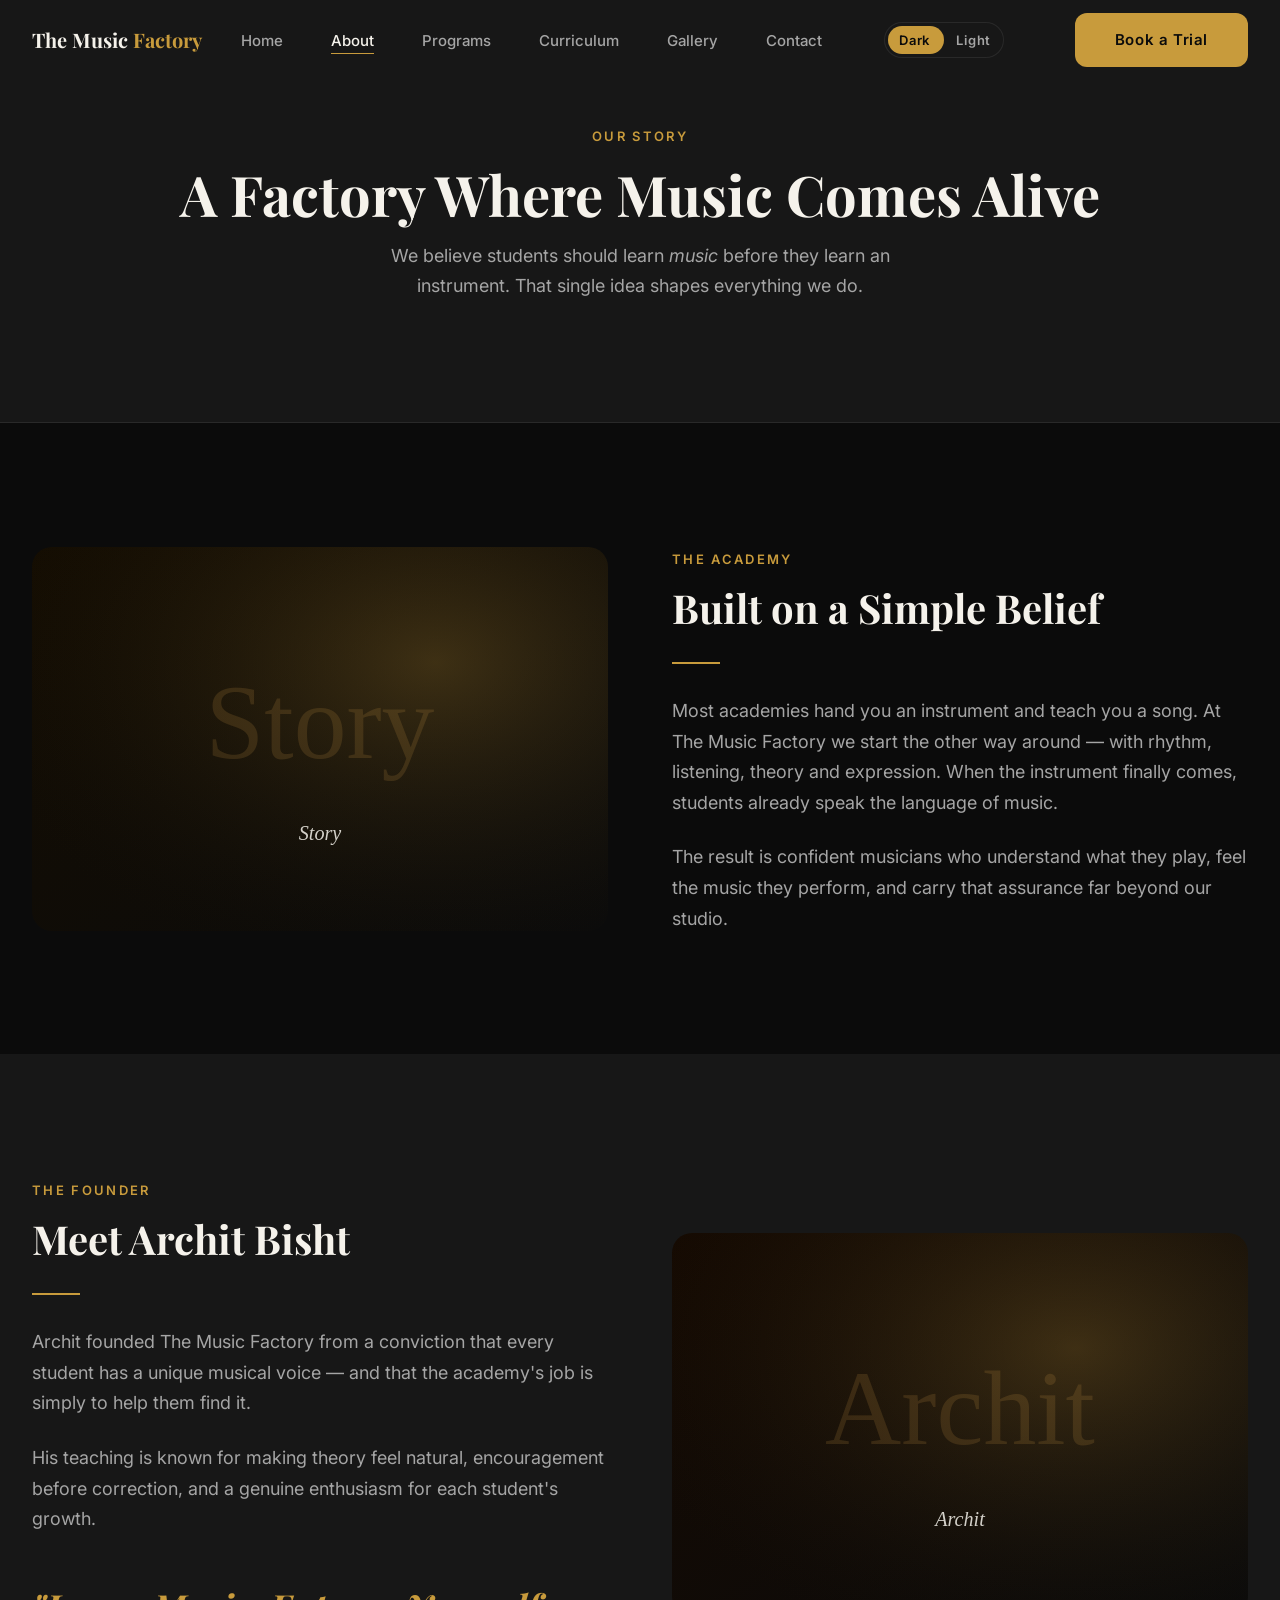
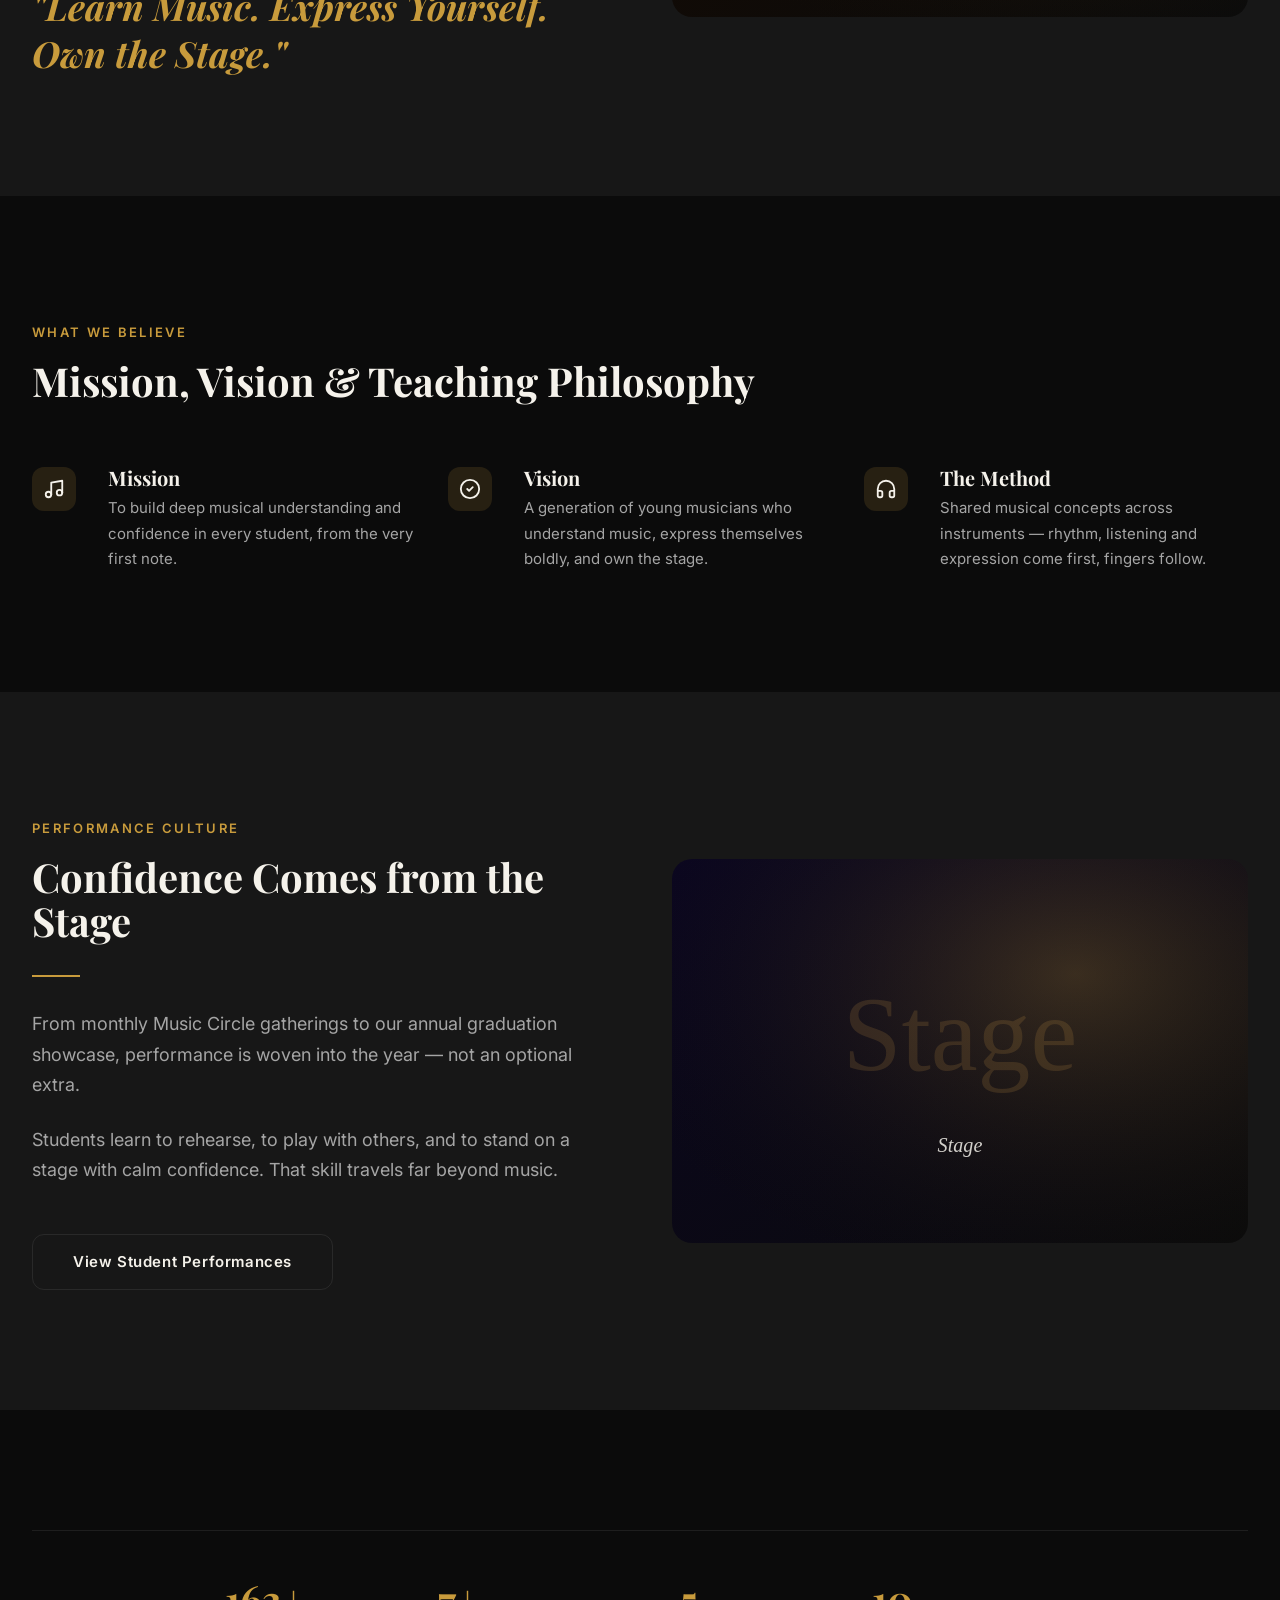
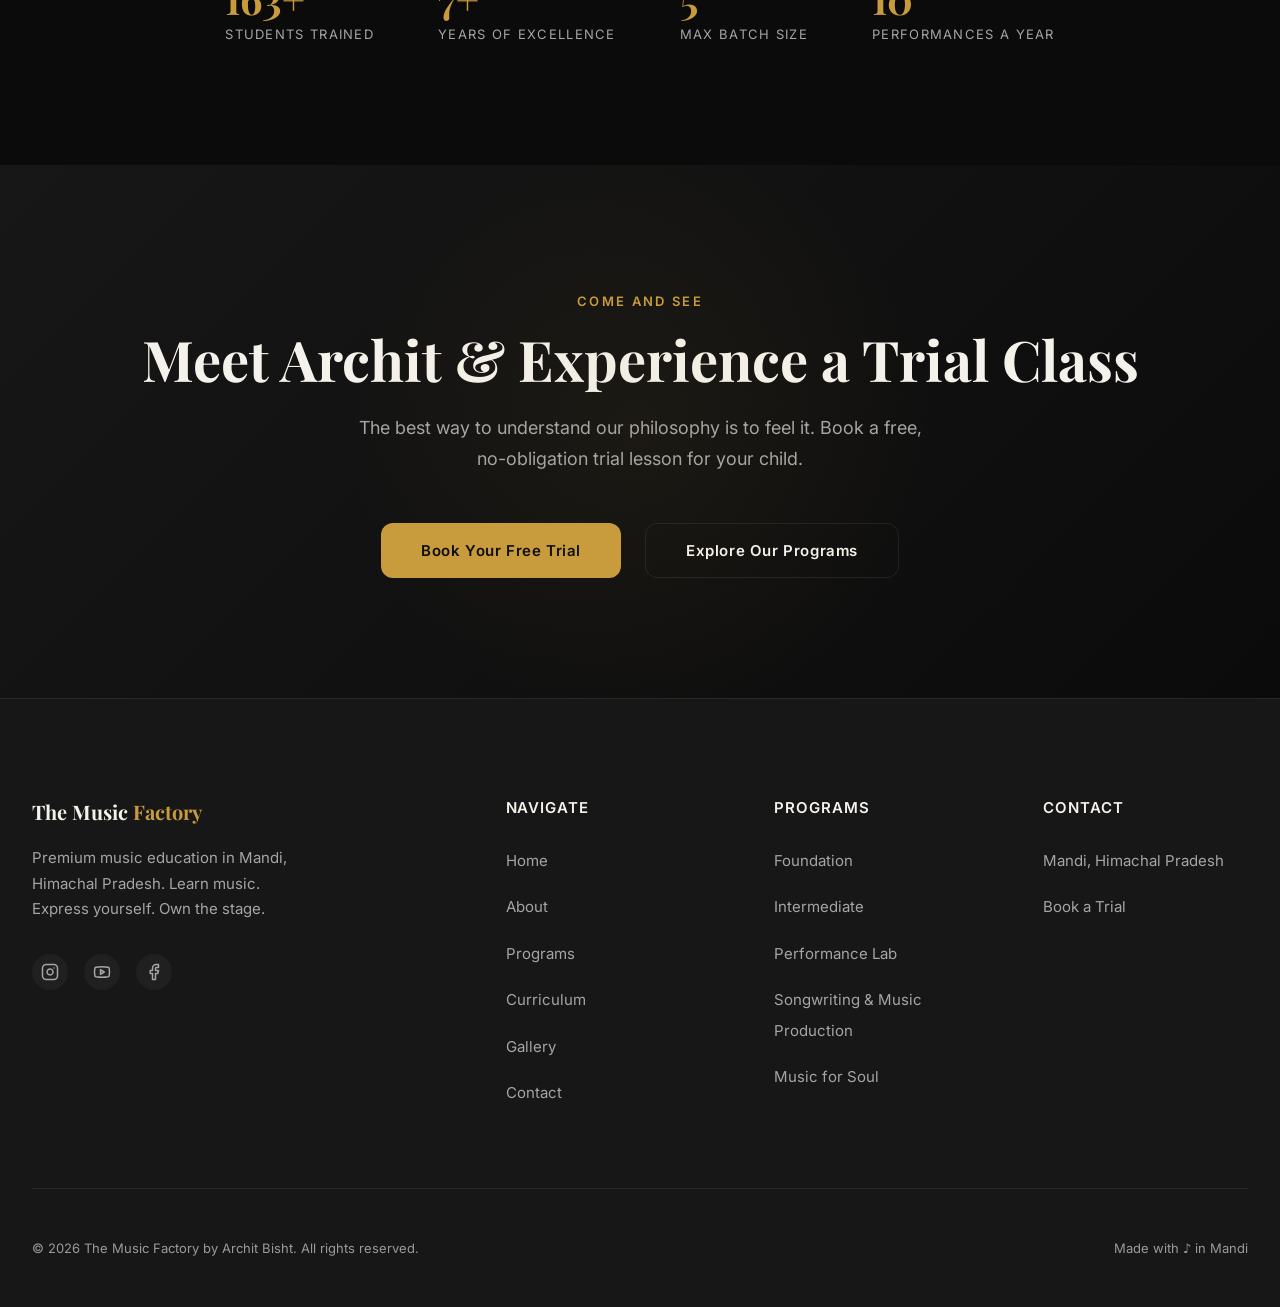
==== pages/about.html @ 0e52a1d5 "Enhance cross-browser compatibility and update site content - Added cross-browser polyfills and safe" ====
<!DOCTYPE html>
<html lang="en">
<head>
  <meta charset="UTF-8" />
  <meta http-equiv="X-UA-Compatible" content="IE=edge" />
  <meta name="viewport" content="width=device-width, initial-scale=1.0" />
  <title>About | The Music Factory by Archit</title>
  <meta name="description" content="The story of The Music Factory by Archit — music-first teaching philosophy, our founder, mission, teaching method, performance culture and why parents trust us." />
  <meta name="theme-color" content="#0B0B0B" />
  <script>
    (function () {
      var t = 'dark';
      try { t = localStorage.getItem('theme') || 'dark'; } catch (e) {}
      document.documentElement.setAttribute('data-theme', t === 'light' ? 'light' : 'dark');
    })();
  </script>
  <link rel="icon" type="image/svg+xml" href="../assets/favicon.svg" />
  <link rel="preconnect" href="https://fonts.googleapis.com" />
  <link rel="preconnect" href="https://fonts.gstatic.com" crossorigin />
  <!-- Google Fonts: optional enhancement. Non-blocking so the site renders instantly offline (falls back to Georgia / system fonts). -->
  <link rel="stylesheet" href="https://fonts.googleapis.com/css2?family=Playfair+Display:ital,wght@0,400;0,600;0,700;1,400;1,600&family=Inter:wght@300;400;500;600&display=swap" media="print" onload="this.media='all'" />
  <script>
    /* Font fallback: some Edge configs block the print->all onload trick.
       Force-apply the font stylesheet after 2.5s if it is still on print. */
    (function () {
      setTimeout(function () {
        try {
          var links = document.querySelectorAll('link[media="print"]');
          for (var i = 0; i < links.length; i++) links[i].media = 'all';
        } catch (e) {}
      }, 2500);
    })();
  </script>
  <noscript><link rel="stylesheet" href="https://fonts.googleapis.com/css2?family=Playfair+Display:ital,wght@0,400;0,600;0,700;1,400;1,600&family=Inter:wght@300;400;500;600&display=swap" /></noscript>
  <link rel="stylesheet" href="../css/style.css?v=3" />
  <link rel="canonical" href="https://themusicfactory.in/about" />
  <meta property="og:type" content="website" />
  <meta property="og:title" content="About | The Music Factory by Archit" />
  <meta property="og:description" content="Music-first teaching philosophy, our founder and why parents trust The Music Factory." />
  <meta property="og:image" content="https://themusicfactory.in/assets/images/about-story.svg" />
  <script type="application/ld+json">
  {
    "@context": "https://schema.org",
    "@type": "LocalBusiness",
    "name": "The Music Factory by Archit",
    "slogan": "Learn Music. Express Yourself. Own the Stage.",
    "address": { "@type": "PostalAddress", "addressLocality": "Mandi", "addressRegion": "Himachal Pradesh", "addressCountry": "IN" },
    "email": "hello@themusicfactory.in",
    "telephone": "+91 00000 00000",
    "url": "https://themusicfactory.in/about"
  }
  </script>
</head>
<body>

  <a class="skip-link" href="#main-content">Skip to main content</a>

  <header id="site-header">
    <nav class="navbar" role="navigation" aria-label="Main navigation">
      <div class="navbar__inner">
        <a href="../index.html" class="navbar__logo" aria-label="The Music Factory — Home">The Music <span>Factory</span></a>
        <ul class="navbar__nav" role="list">
          <li><a href="../index.html" class="navbar__link">Home</a></li>
          <li><a href="about.html" class="navbar__link active" aria-current="page">About</a></li>
          <li><a href="programs.html" class="navbar__link">Programs</a></li>
          <li><a href="curriculum.html" class="navbar__link">Curriculum</a></li>
          <li><a href="gallery.html" class="navbar__link">Gallery</a></li>
          <li><a href="contact.html" class="navbar__link">Contact</a></li>
        </ul>
        <button class="theme-toggle" type="button" role="switch" aria-checked="true" aria-label="Switch to light theme">
          <span class="theme-toggle__knob" aria-hidden="true"></span>
          <span class="theme-toggle__label theme-toggle__label--dark">Dark</span>
          <span class="theme-toggle__label theme-toggle__label--light">Light</span>
        </button>
        <a href="contact.html" class="btn btn--primary navbar__cta">Book a Trial</a>
        <button class="navbar__hamburger" aria-label="Open menu" aria-expanded="false" aria-controls="mobile-drawer">
          <span></span><span></span><span></span>
        </button>
      </div>
    </nav>
    <div class="nav__overlay" aria-hidden="true"></div>
    <nav id="mobile-drawer" class="nav__drawer" aria-label="Mobile navigation">
      <a href="../index.html" class="nav__drawer-link">Home</a>
      <a href="about.html" class="nav__drawer-link">About</a>
      <a href="programs.html" class="nav__drawer-link">Programs</a>
      <a href="curriculum.html" class="nav__drawer-link">Curriculum</a>
      <a href="gallery.html" class="nav__drawer-link">Gallery</a>
      <a href="contact.html" class="nav__drawer-link">Contact</a>
      <a href="contact.html" class="btn btn--primary mt-6">Book a Trial</a>
    </nav>
  </header>

  <main id="main-content">

    <!-- Hero Banner -->
    <section class="page-hero" aria-labelledby="page-hero-title">
      <div class="container">
        <p class="eyebrow">Our Story</p>
        <h1 id="page-hero-title" class="page-hero__title">A Factory Where Music Comes Alive</h1>
        <p class="page-hero__subtitle">
          We believe students should learn <em>music</em> before they learn an instrument. That single idea shapes everything we do.
        </p>
      </div>
    </section>

    <!-- Academy Story -->
    <section class="section" aria-labelledby="story-heading">
      <div class="container">
        <div class="split">
          <div class="split__image fade-left">
            <img src="../assets/images/about-story.svg" alt="Inside a warm, dimly lit music studio at The Music Factory" class="img-fill" loading="lazy" />
          </div>
          <div class="split__content fade-right">
            <p class="eyebrow">The Academy</p>
            <h2 id="story-heading" class="section-header__title">Built on a Simple Belief</h2>
            <hr class="divider" />
            <p class="section-header__body">
              Most academies hand you an instrument and teach you a song. At The Music Factory we start the other way around — with rhythm, listening, theory and expression. When the instrument finally comes, students already speak the language of music.
            </p>
            <p class="section-header__body mt-3">
              The result is confident musicians who understand what they play, feel the music they perform, and carry that assurance far beyond our studio.
            </p>
          </div>
        </div>
      </div>
    </section>

    <!-- Founder -->
    <section class="section section--surface" aria-labelledby="founder-heading">
      <div class="container">
        <div class="split split--reverse">
          <div class="split__image fade-right">
            <img src="../assets/images/founder.svg" alt="Archit Bisht, founder of The Music Factory, teaching a student" class="img-fill" loading="lazy" />
          </div>
          <div class="split__content fade-left">
            <p class="eyebrow">The Founder</p>
            <h2 id="founder-heading" class="section-header__title">Meet Archit Bisht</h2>
            <hr class="divider" />
            <p class="section-header__body">
              Archit founded The Music Factory from a conviction that every student has a unique musical voice — and that the academy's job is simply to help them find it.
            </p>
            <p class="section-header__body mt-3">
              His teaching is known for making theory feel natural, encouragement before correction, and a genuine enthusiasm for each student's growth.
            </p>
            <blockquote class="motto mt-6">"Learn Music. Express Yourself. Own the Stage."</blockquote>
          </div>
        </div>
      </div>
    </section>

    <!-- Mission / Vision / Philosophy -->
    <section class="section" aria-labelledby="philosophy-heading">
      <div class="container">
        <div class="section-header fade-up">
          <p class="eyebrow">What We Believe</p>
          <h2 id="philosophy-heading" class="section-header__title">Mission, Vision &amp; Teaching Philosophy</h2>
        </div>
        <div class="cards-3 stagger">
          <article class="feature-item fade-up">
            <div class="feature-item__icon" aria-hidden="true">
              <svg width="22" height="22" viewBox="0 0 24 24" fill="none" stroke="currentColor" stroke-width="2" stroke-linecap="round" stroke-linejoin="round"><path d="M9 18V5l12-2v13"/><circle cx="6" cy="18" r="3"/><circle cx="18" cy="16" r="3"/></svg>
            </div>
            <div>
              <h3 class="feature-item__title">Mission</h3>
              <p class="feature-item__desc">To build deep musical understanding and confidence in every student, from the very first note.</p>
            </div>
          </article>
          <article class="feature-item fade-up">
            <div class="feature-item__icon" aria-hidden="true">
              <svg width="22" height="22" viewBox="0 0 24 24" fill="none" stroke="currentColor" stroke-width="2" stroke-linecap="round" stroke-linejoin="round"><circle cx="12" cy="12" r="10"/><path d="m9 12 2 2 4-4"/></svg>
            </div>
            <div>
              <h3 class="feature-item__title">Vision</h3>
              <p class="feature-item__desc">A generation of young musicians who understand music, express themselves boldly, and own the stage.</p>
            </div>
          </article>
          <article class="feature-item fade-up">
            <div class="feature-item__icon" aria-hidden="true">
              <svg width="22" height="22" viewBox="0 0 24 24" fill="none" stroke="currentColor" stroke-width="2" stroke-linecap="round" stroke-linejoin="round"><path d="M3 14h3a2 2 0 0 1 2 2v3a2 2 0 0 1-2 2H5a2 2 0 0 1-2-2v-7a9 9 0 0 1 18 0v7a2 2 0 0 1-2 2h-1a2 2 0 0 1-2-2v-3a2 2 0 0 1 2-2h3"/></svg>
            </div>
            <div>
              <h3 class="feature-item__title">The Method</h3>
              <p class="feature-item__desc">Shared musical concepts across instruments — rhythm, listening and expression come first, fingers follow.</p>
            </div>
          </article>
        </div>
      </div>
    </section>

    <!-- Performance Culture -->
    <section class="section section--surface" aria-labelledby="performance-heading">
      <div class="container">
        <div class="split">
          <div class="split__content fade-left">
            <p class="eyebrow">Performance Culture</p>
            <h2 id="performance-heading" class="section-header__title">Confidence Comes from the Stage</h2>
            <hr class="divider" />
            <p class="section-header__body">
              From monthly Music Circle gatherings to our annual graduation showcase, performance is woven into the year — not an optional extra.
            </p>
            <p class="section-header__body mt-3">
              Students learn to rehearse, to play with others, and to stand on a stage with calm confidence. That skill travels far beyond music.
            </p>
            <a href="gallery.html" class="btn btn--outline mt-6">View Student Performances</a>
          </div>
          <div class="split__image fade-right">
            <img src="../assets/images/performance-culture.svg" alt="Students performing live on stage during an academy recital" class="img-fill" loading="lazy" />
          </div>
        </div>
      </div>
    </section>

    <!-- Statistics -->
    <section class="section" aria-labelledby="stats-heading">
      <div class="container">
        <h2 id="stats-heading" class="visually-hidden">Academy statistics</h2>
        <div class="hero__stats justify-center">
          <div>
            <div class="hero__stat-number" data-count="200" data-suffix="+">0+</div>
            <div class="hero__stat-label">Students Trained</div>
          </div>
          <div>
            <div class="hero__stat-number" data-count="8" data-suffix="+">0+</div>
            <div class="hero__stat-label">Years of Excellence</div>
          </div>
          <div>
            <div class="hero__stat-number" data-count="6">0</div>
            <div class="hero__stat-label">Max Batch Size</div>
          </div>
          <div>
            <div class="hero__stat-number" data-count="12">0+</div>
            <div class="hero__stat-label">Performances a Year</div>
          </div>
        </div>
      </div>
    </section>

    <!-- CTA -->
    <section class="cta-section" aria-labelledby="cta-heading">
      <div class="container">
        <p class="eyebrow fade-up">Come and See</p>
        <h2 id="cta-heading" class="cta-section__title fade-up">Meet Archit &amp; Experience a Trial Class</h2>
        <p class="cta-section__body fade-up">
          The best way to understand our philosophy is to feel it. Book a free, no-obligation trial lesson for your child.
        </p>
        <div class="cta-section__actions fade-up">
          <a href="contact.html" class="btn btn--primary">Book Your Free Trial</a>
          <a href="programs.html" class="btn btn--outline">Explore Our Programs</a>
        </div>
      </div>
    </section>

  </main>

  <footer id="site-footer" class="footer">
    <div class="container">
      <div class="footer__grid">
        <div>
          <div class="footer__brand-name">The Music <span>Factory</span></div>
          <p class="footer__tagline">Premium music education in Mandi, Himachal Pradesh. Learn music. Express yourself. Own the stage.</p>
          <div class="footer__social" aria-label="Social media links">
            <a href="#" class="footer__social-link" aria-label="Instagram">
              <svg width="18" height="18" viewBox="0 0 24 24" fill="none" stroke="currentColor" stroke-width="2" stroke-linecap="round" stroke-linejoin="round"><rect width="20" height="20" x="2" y="2" rx="5" ry="5"/><path d="M16 11.37A4 4 0 1 1 12.63 8 4 4 0 0 1 16 11.37z"/><line x1="17.5" x2="17.51" y1="6.5" y2="6.5"/></svg>
            </a>
            <a href="#" class="footer__social-link" aria-label="YouTube">
              <svg width="18" height="18" viewBox="0 0 24 24" fill="none" stroke="currentColor" stroke-width="2" stroke-linecap="round" stroke-linejoin="round"><path d="M2.5 17a24.12 24.12 0 0 1 0-10 2 2 0 0 1 1.4-1.4 49.56 49.56 0 0 1 16.2 0A2 2 0 0 1 21.5 7a24.12 24.12 0 0 1 0 10 2 2 0 0 1-1.4 1.4 49.55 49.55 0 0 1-16.2 0A2 2 0 0 1 2.5 17"/><path d="m10 15 5-3-5-3z"/></svg>
            </a>
            <a href="#" class="footer__social-link" aria-label="Facebook">
              <svg width="18" height="18" viewBox="0 0 24 24" fill="none" stroke="currentColor" stroke-width="2" stroke-linecap="round" stroke-linejoin="round"><path d="M18 2h-3a5 5 0 0 0-5 5v3H7v4h3v8h4v-8h3l1-4h-4V7a1 1 0 0 1 1-1h3z"/></svg>
            </a>
          </div>
        </div>
        <div>
          <div class="footer__col-title">Navigate</div>
          <ul class="footer__links" role="list">
            <li><a href="../index.html" class="footer__link">Home</a></li>
            <li><a href="about.html" class="footer__link">About</a></li>
            <li><a href="programs.html" class="footer__link">Programs</a></li>
            <li><a href="curriculum.html" class="footer__link">Curriculum</a></li>
            <li><a href="gallery.html" class="footer__link">Gallery</a></li>
            <li><a href="contact.html" class="footer__link">Contact</a></li>
          </ul>
        </div>
        <div>
          <div class="footer__col-title">Programs</div>
          <ul class="footer__links" role="list">
            <li><a href="programs.html#foundation" class="footer__link">Foundation</a></li>
            <li><a href="programs.html#intermediate" class="footer__link">Intermediate</a></li>
            <li><a href="programs.html#performance" class="footer__link">Performance Lab</a></li>
            <li><a href="programs.html#songwriting" class="footer__link">Songwriting &amp; Music Production</a></li>
            <li><a href="programs.html#musicsoul" class="footer__link">Music for Soul</a></li>
          </ul>
        </div>
        <div>
          <div class="footer__col-title">Contact</div>
          <ul class="footer__links" role="list">
            <li><span class="footer__link">Mandi, Himachal Pradesh</span></li>
            <li><a href="contact.html" class="footer__link">Book a Trial</a></li>
          </ul>
        </div>
      </div>
      <div class="footer__bottom">
        <span>© 2026 The Music Factory by Archit Bisht. All rights reserved.</span>
        <span>Made with ♪ in Mandi</span>
      </div>
    </div>
  </footer>

  <button class="back-to-top" aria-label="Back to top">↑</button>

  <!-- Classic script (NOT type="module") so the site works via file:// double-click with zero installs. See ../js/site.js. -->
  <script src="../js/site.js?v=2" defer></script>

</body>
</html>
---- css/style.css ----
﻿/* ============================================================
   THE MUSIC FACTORY - Bundled stylesheet (no @import)
   Single file so the site renders identically in EVERY browser
   (Chrome, Edge, Firefox, Safari) over http(s) AND file://.
   Old @import chains are blocked by Edge tracking prevention and
   fail on file:// in hardened configs - this bundle avoids that.
   Order: variables, reset, typography, layout, components,
   animations, utilities, responsive, compat.
   ============================================================ */

/* ===== css/variables.css ===== */
/* ============================================================
   THE MUSIC FACTORY — Design Tokens
   Single source of truth for all reusable values.
   Never reference raw hex or magic numbers in components.
   ============================================================ */

:root {

  /* --- Colors --- */
  --color-bg:           #0B0B0B;
  --color-surface:      #171717;
  --color-card:         #202020;
  --color-border:       rgba(255, 255, 255, 0.08);
  --color-border-gold:  rgba(200, 155, 60, 0.35);

  --color-gold:         #C89B3C;
  --color-gold-hover:   #D7A44D;
  --color-gold-muted:   rgba(200, 155, 60, 0.15);

  --color-text:         #F5F2EB;
  --color-text-muted:   #A5A5A5;
  --color-text-dim:     #9A9A9A;

  --color-error:        #C0392B;
  --color-success:      #27AE60;
  --color-overlay:      rgba(0, 0, 0, 0.65);

  /* --- Typography --- */
  --font-heading:       'Playfair Display', Georgia, serif;
  --font-body:          'Inter', system-ui, sans-serif;

  --text-hero:          clamp(2.5rem, 6vw, 4.5rem);
  --text-h1:            clamp(2rem, 4.5vw, 3.5rem);
  --text-h2:            clamp(1.75rem, 3.5vw, 2.5rem);
  --text-h3:            clamp(1.25rem, 2.5vw, 1.875rem);
  --text-h4:            1.25rem;
  --text-body:          1.125rem;
  --text-small:         0.9375rem;
  --text-xs:            0.8125rem;

  --leading-tight:      1.1;
  --leading-snug:       1.3;
  --leading-normal:     1.7;

  --weight-regular:     400;
  --weight-medium:      500;
  --weight-semibold:    600;
  --weight-bold:        700;

  /* --- Spacing (8px base unit) --- */
  --space-1:   0.5rem;    /*  8px */
  --space-2:   1rem;      /* 16px */
  --space-3:   1.5rem;    /* 24px */
  --space-4:   2rem;      /* 32px */
  --space-5:   2.5rem;    /* 40px */
  --space-6:   3rem;      /* 48px */
  --space-8:   4rem;      /* 64px */
  --space-10:  5rem;      /* 80px */
  --space-12:  6rem;      /* 96px */
  --space-15:  7.5rem;    /* 120px */
  --space-16:  8rem;      /* 128px */

  /* Section vertical padding */
  --section-py:         var(--space-15);   /* 120px desktop */
  --section-py-tablet:  var(--space-10);   /* 80px  tablet  */
  --section-py-mobile:  3.5rem;            /* 56px  mobile  */

  /* --- Border Radius --- */
  --radius-sm:    0.5rem;    /*  8px */
  --radius-md:    0.75rem;   /* 12px — buttons */
  --radius-lg:    1.125rem;  /* 18px — cards   */
  --radius-xl:    1.25rem;   /* 20px — images  */
  --radius-full:  9999px;

  /* --- Shadows --- */
  --shadow-sm:   0 1px 3px rgba(0, 0, 0, 0.4);
  --shadow-md:   0 4px 16px rgba(0, 0, 0, 0.5);
  --shadow-lg:   0 8px 32px rgba(0, 0, 0, 0.6);
  --shadow-gold: 0 0 0 1px var(--color-border-gold),
                 0 4px 24px rgba(200, 155, 60, 0.12);
  --shadow-gold-strong: 0 4px 20px rgba(200, 155, 60, 0.35);

  /* --- Themed gradients & surfaces --- */
  --navbar-bg:    rgba(11, 11, 11, 0.92);
  --glow-hero:    radial-gradient(ellipse at 70% 50%, rgba(200, 155, 60, 0.08) 0%, transparent 60%);
  --glow-card:    radial-gradient(circle, rgba(200, 155, 60, 0.06) 0%, transparent 70%);
  --color-hero-text:     rgba(245, 242, 235, 0.8);
  --color-hero-text-soft: rgba(245, 242, 235, 0.5);

  /* --- Transitions --- */
  --duration-fast:    200ms;
  --duration-normal:  300ms;
  --duration-slow:    500ms;
  --ease-out:         cubic-bezier(0.22, 1, 0.36, 1);
  --ease-in-out:      cubic-bezier(0.45, 0, 0.55, 1);

  /* --- Layout --- */
  --container-max:    1280px;
  --container-px:     var(--space-4);      /* 32px gutter */
  --container-px-sm:  var(--space-2);      /* 16px mobile */

  /* --- Z-index layers --- */
  --z-base:       1;
  --z-above:      10;
  --z-sticky:     100;
  --z-overlay:    200;
  --z-modal:      300;
  --z-toast:      400;

  /* --- Navbar --- */
  --navbar-h:         5rem;    /* 80px desktop */
  --navbar-h-mobile:  4.25rem; /* 68px mobile  */
}

/* ============================================================
   Light Theme
   Dark palette → off-white + purple (#663399).
   Applied when <html data-theme="light">.
   ============================================================ */
[data-theme="light"] {
  --color-bg:           #f5f5f5;
  --color-surface:      #ececec;
  --color-card:         #ffffff;
  --color-border:       rgba(0, 0, 0, 0.10);
  --color-border-gold:  rgba(102, 51, 153, 0.35);

  --color-gold:         #663399;
  --color-gold-hover:   #7a46ab;
  --color-gold-muted:   rgba(102, 51, 153, 0.12);

  --color-text:         #111111;
  --color-text-muted:   #5f5f5f;
  --color-text-dim:     #6e6e6e;

  --color-overlay:      rgba(0, 0, 0, 0.55);

  /* --- Shadows --- */
  --shadow-sm:   0 1px 3px rgba(0, 0, 0, 0.08);
  --shadow-md:   0 4px 16px rgba(0, 0, 0, 0.10);
  --shadow-lg:   0 8px 32px rgba(0, 0, 0, 0.12);
  --shadow-gold: 0 0 0 1px rgba(102, 51, 153, 0.25),
                 0 4px 24px rgba(102, 51, 153, 0.12);
  --shadow-gold-strong: 0 4px 20px rgba(102, 51, 153, 0.28);

  /* --- Themed gradients & surfaces --- */
  --navbar-bg:    rgba(245, 245, 245, 0.94);
  --glow-hero:    radial-gradient(ellipse at 70% 50%, rgba(102, 51, 153, 0.12) 0%, transparent 60%);
  --glow-card:    radial-gradient(circle, rgba(102, 51, 153, 0.06) 0%, transparent 70%);
  --color-hero-text:      #4a4a4a;
  --color-hero-text-soft: #6a6a6a;
}

/* ===== css/reset.css ===== */
/* ============================================================
   THE MUSIC FACTORY — Reset & Normalize
   Removes browser inconsistencies. Sets sensible defaults.
   ============================================================ */

*, *::before, *::after {
  box-sizing: border-box;
  margin: 0;
  padding: 0;
}

html {
  font-size: 100%;
  scroll-behavior: smooth;
  -webkit-text-size-adjust: 100%;
  text-size-adjust: 100%;
  /* Prevent horizontal page scroll on all devices. Must be on html (root),
     not only body — body alone is unreliable on iOS Safari/older browsers.
     `clip` (when supported) also prevents programmatic panning; `hidden`
     remains the fallback. */
  overflow-x: hidden;
  overflow-x: clip;
}

body {
  background-color: var(--color-bg);
  color: var(--color-text);
  font-family: var(--font-body);
  font-size: var(--text-body);
  line-height: var(--leading-normal);
  font-weight: var(--weight-regular);
  -webkit-font-smoothing: antialiased;
  -moz-osx-font-smoothing: grayscale;
  overflow-x: hidden;
  overflow-x: clip;
}

/* Lock scroll when mobile menu is open */
body.menu-open {
  overflow: hidden;
}

/* --- Media: fluid by default on every device --- */
img, video, iframe, embed, object, svg, canvas {
  max-width: 100%;
  height: auto;
  vertical-align: middle;
}

img, video, svg, canvas {
  display: block;
}

iframe, embed, object {
  display: block;
  border: 0;
}

ul, ol {
  list-style: none;
}

a {
  color: inherit;
  text-decoration: none;
}

button {
  cursor: pointer;
  border: none;
  background: none;
  font: inherit;
  color: inherit;
}

input, textarea, select {
  font: inherit;
  color: inherit;
  background: none;
  border: none;
  outline: none;
  appearance: none;
  -webkit-appearance: none;
}

h1, h2, h3, h4, h5, h6 {
  font-family: var(--font-heading);
  font-weight: var(--weight-bold);
  line-height: var(--leading-tight);
  color: var(--color-text);
}

p {
  max-width: 70ch;
}

/* Accessible focus — visible on keyboard, hidden on mouse */
:focus-visible {
  outline: 2px solid var(--color-gold);
  outline-offset: 3px;
  border-radius: var(--radius-sm);
}

:focus:not(:focus-visible) {
  outline: none;
}

/* Reduced motion */
@media (prefers-reduced-motion: reduce) {
  *, *::before, *::after {
    animation-duration: 0.01ms !important;
    animation-iteration-count: 1 !important;
    transition-duration: 0.01ms !important;
    scroll-behavior: auto !important;
  }
}

/* ===== css/typography.css ===== */
/* ============================================================
   THE MUSIC FACTORY — Typography System
   Playfair Display (headings) + Inter (body)
   Scale: hero → h1 → h2 → h3 → body → small
   ============================================================ */

/* Google Fonts are loaded via <link> in the document <head> for performance */

/* --- Heading scale --- */
h1 { font-size: var(--text-h1); }
h2 { font-size: var(--text-h2); }
h3 { font-size: var(--text-h3); }
h4 { font-size: var(--text-h4); }

/* --- Eyebrow label (sits above section headings) --- */
.eyebrow {
  display: inline-block;
  font-family: var(--font-body);
  font-size: var(--text-xs);
  font-weight: var(--weight-semibold);
  letter-spacing: 0.18em;
  text-transform: uppercase;
  color: var(--color-gold);
  margin-bottom: var(--space-2);
}

/* --- Section heading block --- */
.section-header {
  margin-bottom: var(--space-8);
}

.section-header__title {
  font-size: var(--text-h2);
  color: var(--color-text);
  margin-bottom: var(--space-2);
}

.section-header__body {
  font-size: var(--text-body);
  color: var(--color-text-muted);
  max-width: 56ch;
  line-height: var(--leading-normal);
}

/* Centered variant */
.section-header--center {
  text-align: center;
}

.section-header--center .section-header__body {
  margin-inline: auto;
}

/* --- Hero typography --- */
.hero__eyebrow {
  font-family: var(--font-body);
  font-size: var(--text-xs);
  font-weight: var(--weight-semibold);
  letter-spacing: 0.2em;
  text-transform: uppercase;
  color: var(--color-gold);
  margin-bottom: var(--space-3);
}

.hero__title {
  font-family: var(--font-heading);
  font-size: var(--text-hero);
  font-weight: var(--weight-bold);
  line-height: var(--leading-tight);
  color: var(--color-text);
  margin-bottom: var(--space-3);
}

.hero__title em {
  font-style: italic;
  color: var(--color-gold);
}

.hero__subtitle {
  font-size: clamp(1rem, 1.5vw, 1.2rem);
  color: var(--color-hero-text);
  max-width: 52ch;
  line-height: var(--leading-normal);
  margin-bottom: var(--space-6);
}

/* --- Gold accent text --- */
.text-gold { color: var(--color-gold); }
.text-muted { color: var(--color-text-muted); }
.text-italic { font-style: italic; }

/* --- Blockquote / testimonial quote --- */
.quote {
  font-family: var(--font-heading);
  font-size: var(--text-h3);
  font-style: italic;
  line-height: var(--leading-snug);
  color: var(--color-text);
}

/* --- Motto display text --- */
.motto {
  font-family: var(--font-heading);
  font-size: clamp(1.5rem, 3vw, 2.25rem);
  font-style: italic;
  font-weight: var(--weight-bold);
  color: var(--color-gold);
  line-height: var(--leading-snug);
}

.motto--center {
  text-align: center;
  margin-inline: auto;
}

/* ===== css/layout.css ===== */
/* ============================================================
   THE MUSIC FACTORY — Layout System
   Container, 12-col grid, section spacing, page structure
   ============================================================ */

/* --- Container --- */
.container {
  width: 100%;
  max-width: var(--container-max);
  margin-inline: auto;
  padding-inline: var(--container-px);
}

/* --- Section base --- */
.section {
  padding-block: var(--section-py);
}

/* Alternate surface backgrounds for visual rhythm */
.section--surface {
  background-color: var(--color-surface);
}

.section--card {
  background-color: var(--color-card);
}

/* Full-width section with contained inner content */
.section--full {
  padding-inline: 0;
}

/* --- 12-column CSS Grid --- */
.grid {
  display: grid;
  grid-template-columns: repeat(12, 1fr);
  gap: var(--space-4);
}

/* Common span helpers */
.col-6  { grid-column: span 6; }
.col-7  { grid-column: span 7; }
.col-5  { grid-column: span 5; }
.col-4  { grid-column: span 4; }
.col-8  { grid-column: span 8; }
.col-12 { grid-column: span 12; }

/* --- Flex helpers --- */
.flex         { display: flex; }
.flex-center  { display: flex; align-items: center; justify-content: center; }
.flex-between { display: flex; align-items: center; justify-content: space-between; }
.flex-col     { display: flex; flex-direction: column; }
.flex-wrap    { flex-wrap: wrap; }
.gap-2        { gap: var(--space-2); }
.gap-3        { gap: var(--space-3); }
.gap-4        { gap: var(--space-4); }
.gap-6        { gap: var(--space-6); }

/* --- Card grid layouts --- */
.cards-3 {
  display: grid;
  grid-template-columns: repeat(3, 1fr);
  gap: var(--space-4);
}

.cards-2 {
  display: grid;
  grid-template-columns: repeat(2, 1fr);
  gap: var(--space-4);
}

/* Grid items default to min-width:auto, which lets wide media, tables or
   long words force their column wider than the viewport. Allowing shrink
   keeps every layout fluid at any screen width. */
.cards-2 > *,
.cards-3 > *,
.split > *,
.gallery-grid > *,
.contact-grid > *,
.footer__grid > *,
.philosophy-strip > *,
.lesson-step > *,
.group-card__days > * { min-width: 0; }

/* 2-col split layout (image + text) */
.split {
  display: grid;
  grid-template-columns: 1fr 1fr;
  gap: var(--space-8);
  align-items: center;
}

.split__image { min-width: 0; }

.split--reverse .split__image { order: 2; }
.split--reverse .split__content { order: 1; }

/* --- Page hero banner (inner pages) --- */
.page-hero {
  padding-block: var(--space-15);
  background-color: var(--color-surface);
  border-bottom: 1px solid var(--color-border);
  text-align: center;
}

.page-hero__title {
  font-size: var(--text-h1);
  margin-bottom: var(--space-2);
}

.page-hero__subtitle {
  font-size: var(--text-body);
  color: var(--color-text-muted);
  max-width: 52ch;
  margin-inline: auto;
}

/* --- Back to top button --- */
.back-to-top {
  position: fixed;
  bottom: var(--space-4);
  right: var(--space-4);
  width: 2.75rem;
  height: 2.75rem;
  background-color: var(--color-gold);
  color: var(--color-bg);
  border-radius: var(--radius-full);
  display: flex;
  align-items: center;
  justify-content: center;
  z-index: var(--z-above);
  opacity: 0;
  pointer-events: none;
  transform: translateY(0.5rem);
  transition: opacity var(--duration-normal) var(--ease-out),
              transform var(--duration-normal) var(--ease-out);
}

.back-to-top.visible {
  opacity: 1;
  pointer-events: auto;
  transform: translateY(0);
}

.back-to-top:hover {
  background-color: var(--color-gold-hover);
}

/* --- Skip link (accessibility) --- */
.skip-link {
  position: absolute;
  top: -100%;
  left: var(--space-2);
  padding: var(--space-1) var(--space-3);
  background-color: var(--color-gold);
  color: var(--color-bg);
  font-weight: var(--weight-semibold);
  border-radius: var(--radius-md);
  z-index: var(--z-toast);
  transition: top var(--duration-fast);
}

.skip-link:focus {
  top: var(--space-2);
}

/* ===== css/components.css ===== */
/* ============================================================
   THE MUSIC FACTORY — Components
   Order: Buttons → Navbar → Hero → Cards → Sections → Footer → Forms
   ============================================================ */

/* ---- Buttons ---- */
.btn {
  display: inline-flex;
  align-items: center;
  gap: var(--space-1);
  padding: 0.875rem var(--space-5);
  font-family: var(--font-body);
  font-size: var(--text-small);
  font-weight: var(--weight-semibold);
  letter-spacing: 0.04em;
  border-radius: var(--radius-md);
  cursor: pointer;
  transition: background-color var(--duration-fast) var(--ease-out),
              color var(--duration-fast) var(--ease-out),
              transform var(--duration-fast) var(--ease-out),
              box-shadow var(--duration-fast) var(--ease-out);
}

.btn:hover { transform: translateY(-2px); }

.btn--primary {
  background-color: var(--color-gold);
  color: var(--color-bg);
}
.btn--primary:hover {
  background-color: var(--color-gold-hover);
  box-shadow: var(--shadow-gold-strong);
}

.btn--outline {
  background-color: transparent;
  color: var(--color-text);
  border: 1px solid var(--color-border);
}
.btn--outline:hover {
  border-color: var(--color-gold);
  color: var(--color-gold);
}

.btn--ghost {
  background-color: transparent;
  color: var(--color-gold);
  padding-inline: 0;
}
.btn--ghost:hover { color: var(--color-gold-hover); transform: none; }

/* ---- Navbar ---- */
.navbar {
  position: fixed;
  top: 0;
  left: 0;
  right: 0;
  height: var(--navbar-h);
  z-index: var(--z-sticky);
  display: flex;
  align-items: center;
  transition: background-color var(--duration-normal) var(--ease-out),
              box-shadow var(--duration-normal) var(--ease-out),
              backdrop-filter var(--duration-normal) var(--ease-out);
}

.navbar.scrolled {
  background-color: var(--navbar-bg);
  backdrop-filter: blur(12px);
  -webkit-backdrop-filter: blur(12px);
  box-shadow: 0 1px 0 var(--color-border);
}

.navbar__inner {
  width: 100%;
  max-width: var(--container-max);
  margin-inline: auto;
  padding-inline: var(--container-px);
  display: flex;
  align-items: center;
  justify-content: space-between;
}

.navbar__logo {
  font-family: var(--font-heading);
  font-size: 1.25rem;
  font-weight: var(--weight-bold);
  color: var(--color-text);
  line-height: 1.2;
}
.navbar__logo span { color: var(--color-gold); }

.navbar__nav {
  display: flex;
  align-items: center;
  gap: var(--space-6);
}

.navbar__link {
  font-size: var(--text-small);
  font-weight: var(--weight-medium);
  color: var(--color-text-muted);
  transition: color var(--duration-fast);
  position: relative;
}
.navbar__link::after {
  content: '';
  position: absolute;
  bottom: -4px;
  left: 0;
  width: 100%;
  height: 1px;
  background-color: var(--color-gold);
  transform: scaleX(0);
  transform-origin: left;
  transition: transform var(--duration-normal) var(--ease-out);
}
.navbar__link:hover,
.navbar__link.active { color: var(--color-text); }
.navbar__link:hover::after,
.navbar__link.active::after { transform: scaleX(1); }

.navbar__cta { margin-left: var(--space-4); }

/* Theme toggle (Dark / Light) */
.theme-toggle {
  position: relative;
  display: inline-flex;
  align-items: center;
  width: 7.5rem;
  height: 2.25rem;
  border: 1px solid var(--color-border);
  border-radius: var(--radius-full);
  background-color: var(--color-surface);
  overflow: hidden;
  margin-left: var(--space-3);
  transition: border-color var(--duration-fast) var(--ease-out);
}
.theme-toggle:hover { border-color: var(--color-border-gold); }

.theme-toggle__knob {
  position: absolute;
  top: 3px;
  bottom: 3px;
  left: 3px;
  width: calc(50% - 3px);
  background-color: var(--color-gold);
  border-radius: var(--radius-full);
  transition: transform var(--duration-normal) var(--ease-out);
}
.theme-toggle[aria-checked="false"] .theme-toggle__knob { transform: translateX(100%); }

.theme-toggle__label {
  flex: 1;
  text-align: center;
  font-size: var(--text-xs);
  font-weight: var(--weight-semibold);
  letter-spacing: 0.06em;
  color: var(--color-text-muted);
  z-index: 1;
  transition: color var(--duration-fast) var(--ease-out);
}
.theme-toggle[aria-checked="true"]  .theme-toggle__label--dark,
.theme-toggle[aria-checked="false"] .theme-toggle__label--light { color: var(--color-bg); }

/* Hamburger */
.navbar__hamburger {
  display: none;
  flex-direction: column;
  gap: 5px;
  width: 2rem;
  padding: 0.25rem;
  cursor: pointer;
  background: none;
  border: none;
}
.navbar__hamburger span {
  display: block;
  height: 2px;
  background-color: var(--color-text);
  border-radius: 2px;
  transition: transform var(--duration-normal) var(--ease-out),
              opacity var(--duration-normal) var(--ease-out);
}
.navbar__hamburger[aria-expanded="true"] span:nth-child(1) {
  transform: translateY(7px) rotate(45deg);
}
.navbar__hamburger[aria-expanded="true"] span:nth-child(2) {
  opacity: 0;
}
.navbar__hamburger[aria-expanded="true"] span:nth-child(3) {
  transform: translateY(-7px) rotate(-45deg);
}

/* Mobile drawer */
.nav__drawer {
  display: none;
  position: fixed;
  top: 0;
  right: 0;
  bottom: 0;
  width: min(320px, 85vw);
  background-color: var(--color-surface);
  border-left: 1px solid var(--color-border);
  z-index: var(--z-modal);
  padding: var(--space-8) var(--space-6);
  flex-direction: column;
  gap: var(--space-4);
  transform: translateX(100%);
  transition: transform var(--duration-normal) var(--ease-out);
}
.nav__drawer.is-open { transform: translateX(0); }

.nav__drawer-link {
  font-size: var(--text-h4);
  font-family: var(--font-heading);
  color: var(--color-text-muted);
  padding-block: var(--space-1);
  border-bottom: 1px solid var(--color-border);
  transition: color var(--duration-fast);
}
.nav__drawer-link:hover { color: var(--color-gold); }

.nav__overlay {
  display: none;
  position: fixed;
  inset: 0;
  background-color: var(--color-overlay);
  z-index: var(--z-overlay);
  opacity: 0;
  transition: opacity var(--duration-normal) var(--ease-out);
}
.nav__overlay.is-open { opacity: 1; }

/* ---- Hero ---- */
.hero {
  position: relative;
  min-height: 100vh;
  display: flex;
  align-items: center;
  overflow: hidden;
  background-color: var(--color-bg);
}

.hero__bg {
  position: absolute;
  inset: 0;
  z-index: 0;
  background-color: var(--color-bg);
}

.hero__bg img {
  width: 100%;
  height: 100%;
  object-fit: cover;
  opacity: 0.55;
}

[data-theme="light"] .hero__bg::before {
  content: '';
  position: absolute;
  inset: 0;
  background-image: url('../assets/images/hero-light.svg');
  background-size: cover;
  background-position: center;
}
[data-theme="light"] .hero__bg img { opacity: 0; }

.hero__bg::after {
  content: '';
  position: absolute;
  inset: 0;
  background: var(--glow-hero);
}

.hero__content {
  position: relative;
  z-index: 1;
  width: 100%;
  min-height: 100vh;
  display: flex;
  flex-direction: column;
  justify-content: space-between;
  padding-top: var(--navbar-h);
  padding-bottom: var(--space-4);
  padding-inline: var(--space-6);
}

.hero__text { max-width: 800px; margin-inline: auto; text-align: center; }

.hero__actions {
  display: flex;
  align-items: center;
  justify-content: center;
  gap: var(--space-3);
  flex-wrap: wrap;
}

.hero__stats {
  display: flex;
  justify-content: center;
  gap: var(--space-8);
  padding-top: var(--space-6);
  border-top: 1px solid var(--color-border);
}

.hero__stat-number {
  font-family: var(--font-heading);
  font-size: var(--text-h2);
  font-weight: var(--weight-bold);
  color: var(--color-gold);
  line-height: 1;
}

.hero__stat-label {
  font-size: var(--text-xs);
  color: var(--color-text-muted);
  letter-spacing: 0.1em;
  text-transform: uppercase;
  margin-top: 0.25rem;
}

/* ---- Program Cards ---- */
.program-card {
  background-color: var(--color-card);
  border: 1px solid var(--color-border);
  border-radius: var(--radius-lg);
  padding: var(--space-6);
  display: flex;
  flex-direction: column;
  gap: var(--space-3);
  transition: border-color var(--duration-normal) var(--ease-out),
              box-shadow var(--duration-normal) var(--ease-out),
              transform var(--duration-normal) var(--ease-out);
}
.program-card:hover {
  border-color: var(--color-border-gold);
  box-shadow: var(--shadow-gold);
  transform: translateY(-6px);
}

.program-card__icon {
  width: 3rem;
  height: 3rem;
  background-color: var(--color-gold-muted);
  border-radius: var(--radius-md);
  display: flex;
  align-items: center;
  justify-content: center;
  font-size: 1.5rem;
}

.program-card__level {
  font-size: var(--text-xs);
  font-weight: var(--weight-semibold);
  letter-spacing: 0.15em;
  text-transform: uppercase;
  color: var(--color-gold);
}

.program-card__title {
  font-size: var(--text-h4);
  font-family: var(--font-heading);
  color: var(--color-text);
}

.program-card__desc {
  font-size: var(--text-small);
  color: var(--color-text-muted);
  line-height: var(--leading-normal);
  flex: 1;
}

.program-card__tags {
  display: flex;
  flex-wrap: wrap;
  gap: var(--space-1);
}

.tag {
  font-size: var(--text-xs);
  padding: 0.25rem 0.625rem;
  background-color: var(--color-gold-muted);
  color: var(--color-gold);
  border-radius: var(--radius-full);
  font-weight: var(--weight-medium);
}

/* ---- Why Choose Us — Feature items ---- */
.feature-item {
  display: flex;
  gap: var(--space-4);
  align-items: flex-start;
}

.feature-item__icon {
  flex-shrink: 0;
  width: 2.75rem;
  height: 2.75rem;
  background-color: var(--color-gold-muted);
  border-radius: var(--radius-md);
  display: flex;
  align-items: center;
  justify-content: center;
  font-size: 1.25rem;
}

.feature-item__title {
  font-size: var(--text-h4);
  font-family: var(--font-heading);
  margin-bottom: 0.375rem;
}

.feature-item__desc {
  font-size: var(--text-small);
  color: var(--color-text-muted);
  line-height: var(--leading-normal);
}

/* ---- Testimonial Card ---- */
.testimonial-card {
  background-color: var(--color-card);
  border: 1px solid var(--color-border);
  border-radius: var(--radius-lg);
  padding: var(--space-6);
}

.testimonial-card__quote {
  font-family: var(--font-heading);
  font-style: italic;
  font-size: 1.125rem;
  line-height: var(--leading-snug);
  color: var(--color-text);
  margin-bottom: var(--space-4);
}

.testimonial-card__author {
  display: flex;
  align-items: center;
  gap: var(--space-3);
}

.testimonial-card__avatar {
  width: 2.75rem;
  height: 2.75rem;
  border-radius: var(--radius-full);
  background-color: var(--color-gold-muted);
  display: flex;
  align-items: center;
  justify-content: center;
  font-family: var(--font-heading);
  font-weight: var(--weight-bold);
  color: var(--color-gold);
  font-size: 1rem;
  flex-shrink: 0;
}

/* ---- Testimonials carousel ---- */
.testimonials {
  position: relative;
}

.testimonials__track {
  display: flex;
  gap: var(--space-4);
  overflow-x: auto;
  scroll-snap-type: x mandatory;
  -webkit-overflow-scrolling: touch;
  padding-bottom: var(--space-6);
  scrollbar-width: none;
}

.testimonials__track::-webkit-scrollbar { display: none; }

.testimonials__track .testimonial-card {
  flex: 0 0 100%;
  scroll-snap-align: center;
}

.testimonials__controls {
  display: flex;
  justify-content: center;
  gap: var(--space-3);
}

.testimonials__btn {
  width: 2.75rem;
  height: 2.75rem;
  border-radius: var(--radius-full);
  background-color: var(--color-card);
  color: var(--color-text);
  font-size: 1rem;
  display: flex;
  align-items: center;
  justify-content: center;
  transition: background-color var(--duration-fast), color var(--duration-fast);
}

.testimonials__btn:hover {
  background-color: var(--color-gold);
  color: var(--color-bg);
}

@media (min-width: 1025px) {
  .testimonials__track { overflow: visible; }
  .testimonials__track .testimonial-card { flex: 0 0 calc(33.333% - var(--space-4) * 2 / 3); }
  .testimonials__controls { display: none; }
}

.testimonial-card__name {
  font-weight: var(--weight-semibold);
  font-size: var(--text-small);
}

.testimonial-card__role {
  font-size: var(--text-xs);
  color: var(--color-text-muted);
}

/* ---- Gallery Grid ---- */
.gallery-grid {
  display: grid;
  grid-template-columns: repeat(3, 1fr);
  gap: var(--space-3);
}

.gallery-item {
  position: relative;
  aspect-ratio: 4/3;
  overflow: hidden;
  border-radius: var(--radius-lg);
  cursor: pointer;
  background-color: var(--color-card);
}

.gallery-item img {
  width: 100%;
  height: 100%;
  object-fit: cover;
  transition: transform var(--duration-slow) var(--ease-out);
}

.gallery-item:hover img { transform: scale(1.06); }

.gallery-item__overlay {
  position: absolute;
  inset: 0;
  background: linear-gradient(to top, rgba(0,0,0,0.7) 0%, transparent 60%);
  opacity: 0;
  transition: opacity var(--duration-normal) var(--ease-out);
  display: flex;
  align-items: flex-end;
  padding: var(--space-3);
}

.gallery-item:hover .gallery-item__overlay { opacity: 1; }

.gallery-item__caption {
  font-size: var(--text-xs);
  color: var(--color-text);
  font-weight: var(--weight-medium);
}

/* ---- Lightbox ---- */
.lightbox {
  position: fixed;
  inset: 0;
  z-index: var(--z-modal);
  background-color: rgba(0,0,0,0.92);
  display: flex;
  align-items: center;
  justify-content: center;
  padding: var(--space-4);
}

.lightbox__img {
  max-width: 90vw;
  max-height: 85vh;
  object-fit: contain;
  border-radius: var(--radius-lg);
}

.lightbox__close {
  position: absolute;
  top: var(--space-4);
  right: var(--space-4);
  width: 2.5rem;
  height: 2.5rem;
  background-color: var(--color-card);
  border-radius: var(--radius-full);
  display: flex;
  align-items: center;
  justify-content: center;
  font-size: 1.25rem;
  color: var(--color-text);
  cursor: pointer;
  transition: background-color var(--duration-fast);
}
.lightbox__close:hover { background-color: var(--color-gold); color: var(--color-bg); }

.lightbox__caption {
  position: absolute;
  bottom: var(--space-4);
  left: 50%;
  transform: translateX(-50%);
  color: var(--color-text);
  font-size: var(--text-small);
  text-align: center;
  max-width: 80vw;
}

.lightbox__nav {
  position: absolute;
  top: 50%;
  transform: translateY(-50%);
  width: 2.75rem;
  height: 2.75rem;
  background-color: var(--color-card);
  border-radius: var(--radius-full);
  display: flex;
  align-items: center;
  justify-content: center;
  font-size: 1.25rem;
  color: var(--color-text);
  cursor: pointer;
  transition: background-color var(--duration-fast);
}
.lightbox__nav:hover { background-color: var(--color-gold); color: var(--color-bg); }
.lightbox__prev { left: var(--space-4); }
.lightbox__next { right: var(--space-4); }

/* ---- Contact Form ---- */
.form-group {
  display: flex;
  flex-direction: column;
  gap: 0.375rem;
}

.form-label {
  font-size: var(--text-small);
  font-weight: var(--weight-medium);
  color: var(--color-text-muted);
}

.form-input,
.form-textarea,
.form-select {
  width: 100%;
  padding: 0.875rem var(--space-3);
  background-color: var(--color-card);
  border: 1px solid var(--color-border);
  border-radius: var(--radius-md);
  color: var(--color-text);
  font-size: var(--text-small);
  transition: border-color var(--duration-fast);
}

.form-input:focus,
.form-textarea:focus,
.form-select:focus {
  border-color: var(--color-gold);
  outline: none;
}

.form-input.error,
.form-textarea.error { border-color: var(--color-error); }

.form-error {
  font-size: var(--text-xs);
  color: var(--color-error);
}

.form-textarea { resize: vertical; min-height: 140px; }

.form-select option { background-color: var(--color-card); }

/* ---- Footer ---- */
.footer {
  background-color: var(--color-surface);
  border-top: 1px solid var(--color-border);
  padding-block: var(--space-12) var(--space-6);
}

.footer__grid {
  display: grid;
  grid-template-columns: 2fr 1fr 1fr 1fr;
  gap: var(--space-8);
  margin-bottom: var(--space-10);
}

.footer__brand-name {
  font-family: var(--font-heading);
  font-size: 1.25rem;
  font-weight: var(--weight-bold);
  margin-bottom: var(--space-2);
}
.footer__brand-name span { color: var(--color-gold); }

.footer__tagline {
  font-size: var(--text-small);
  color: var(--color-text-muted);
  line-height: var(--leading-normal);
  max-width: 30ch;
  margin-bottom: var(--space-4);
}

.footer__social {
  display: flex;
  gap: var(--space-2);
}

.footer__social-link {
  width: 2.25rem;
  height: 2.25rem;
  background-color: var(--color-card);
  border-radius: var(--radius-full);
  display: flex;
  align-items: center;
  justify-content: center;
  font-size: 0.875rem;
  color: var(--color-text-muted);
  transition: background-color var(--duration-fast), color var(--duration-fast);
}
.footer__social-link:hover { background-color: var(--color-gold); color: var(--color-bg); }

.footer__col-title {
  font-size: var(--text-small);
  font-weight: var(--weight-semibold);
  color: var(--color-text);
  margin-bottom: var(--space-3);
  letter-spacing: 0.06em;
  text-transform: uppercase;
}

.footer__links {
  display: flex;
  flex-direction: column;
  gap: var(--space-2);
}

.footer__link {
  font-size: var(--text-small);
  color: var(--color-text-muted);
  transition: color var(--duration-fast);
}
.footer__link:hover { color: var(--color-gold); }

.footer__bottom {
  display: flex;
  align-items: center;
  justify-content: space-between;
  padding-top: var(--space-6);
  border-top: 1px solid var(--color-border);
  font-size: var(--text-xs);
  color: var(--color-text-dim);
}

/* ---- CTA Section ---- */
.cta-section {
  text-align: center;
  padding-block: var(--section-py);
  background: linear-gradient(135deg, var(--color-surface) 0%, var(--color-bg) 100%);
  position: relative;
  overflow: hidden;
}

.cta-section::before {
  content: '';
  position: absolute;
  top: 50%;
  left: 50%;
  transform: translate(-50%, -50%);
  width: 600px;
  height: 600px;
  background: var(--glow-card);
  pointer-events: none;
}

.cta-section__title {
  font-size: var(--text-h1);
  margin-bottom: var(--space-3);
}

.cta-section__body {
  font-size: var(--text-body);
  color: var(--color-text-muted);
  max-width: 52ch;
  margin-inline: auto;
  margin-bottom: var(--space-6);
}

.cta-section__actions {
  display: flex;
  gap: var(--space-3);
  justify-content: center;
  flex-wrap: wrap;
}

/* ---- Philosophy / About strip ---- */
.philosophy-strip {
  display: grid;
  grid-template-columns: repeat(3, 1fr);
  gap: var(--space-1);
}

.philosophy-strip__item {
  padding: var(--space-6);
  background-color: var(--color-card);
  text-align: center;
  border: 1px solid var(--color-border);
}

.philosophy-strip__item:first-child { border-radius: var(--radius-lg) 0 0 var(--radius-lg); }
.philosophy-strip__item:last-child  { border-radius: 0 var(--radius-lg) var(--radius-lg) 0; }

.philosophy-strip__number {
  font-family: var(--font-heading);
  font-size: 3rem;
  font-weight: var(--weight-bold);
  color: var(--color-gold);
  opacity: 0.3;
  line-height: 1;
  margin-bottom: var(--space-2);
}

.philosophy-strip__title {
  font-size: var(--text-h4);
  font-family: var(--font-heading);
  margin-bottom: var(--space-1);
}

.philosophy-strip__desc {
  font-size: var(--text-small);
  color: var(--color-text-muted);
  line-height: var(--leading-normal);
}

/* ---- Timeline ---- */
.timeline {
  display: grid;
  grid-template-columns: repeat(3, 1fr);
  gap: var(--space-6);
  position: relative;
  padding-top: var(--space-4);
}

.timeline::before {
  content: '';
  position: absolute;
  top: 2.25rem;
  left: var(--space-6);
  right: var(--space-6);
  height: 1px;
  background: linear-gradient(to right, transparent, var(--color-gold), transparent);
  opacity: 0.4;
}

.timeline__item {
  text-align: center;
  padding: var(--space-3);
}

.timeline__node {
  width: 3.5rem;
  height: 3.5rem;
  margin: 0 auto var(--space-3);
  border-radius: var(--radius-md);
  background-color: var(--color-gold-muted);
  color: var(--color-gold);
  font-family: var(--font-heading);
  font-weight: var(--weight-bold);
  border: 1px solid var(--color-border-gold);
  display: flex;
  align-items: center;
  justify-content: center;
}

.timeline__title {
  font-size: var(--text-h4);
  margin-bottom: var(--space-1);
}

.timeline__months {
  font-size: var(--text-xs);
  font-weight: var(--weight-semibold);
  letter-spacing: 0.14em;
  text-transform: uppercase;
  color: var(--color-gold);
  margin-bottom: var(--space-3);
}

.timeline__desc {
  font-size: var(--text-small);
  color: var(--color-text-muted);
  line-height: var(--leading-normal);
}

/* ---- FAQ ---- */
.faq {
  max-width: 820px;
  margin-inline: auto;
  display: flex;
  flex-direction: column;
  gap: var(--space-3);
}

.faq__item {
  background-color: var(--color-card);
  border: 1px solid var(--color-border);
  border-radius: var(--radius-lg);
  overflow: hidden;
  transition: border-color var(--duration-fast);
}

.faq__item:hover { border-color: var(--color-border-gold); }

.faq__question {
  width: 100%;
  padding: var(--space-4) var(--space-5);
  text-align: left;
  font-size: var(--text-h4);
  font-weight: var(--weight-semibold);
  color: var(--color-text);
  display: flex;
  align-items: center;
  justify-content: space-between;
  gap: var(--space-3);
}

.faq__question::after {
  content: '+';
  font-size: 1.5rem;
  color: var(--color-gold);
  transition: transform var(--duration-normal) var(--ease-out);
  flex-shrink: 0;
}

.faq__question[aria-expanded="true"]::after { transform: rotate(45deg); }

.faq__body {
  display: grid;
  grid-template-rows: 0fr;
  transition: grid-template-rows var(--duration-normal) var(--ease-out);
}

.faq__body[aria-hidden="false"] { grid-template-rows: 1fr; }

.faq__body-inner { overflow: hidden; }

.faq__answer {
  padding: 0 var(--space-5) var(--space-4);
  font-size: var(--text-small);
  color: var(--color-text-muted);
  line-height: var(--leading-normal);
}

/* ---- Course Cards (expanding accordion) ---- */
.course-list {
  max-width: 46rem;
  margin-inline: auto;
  display: flex;
  flex-direction: column;
  gap: var(--space-3);
}

.course-card {
  background-color: var(--color-card);
  border: 1px solid var(--color-border);
  border-radius: var(--radius-lg);
  overflow: hidden;
  transition: border-color var(--duration-fast) var(--ease-out),
              box-shadow var(--duration-normal) var(--ease-out);
}

.course-card:hover,
.course-card.is-open { border-color: var(--color-border-gold); }
.course-card.is-open { box-shadow: var(--shadow-gold); }

.course-card__header {
  width: 100%;
  padding: var(--space-4) var(--space-5);
  display: grid;
  grid-template-columns: auto 1fr auto;
  align-items: start;
  gap: var(--space-3);
  text-align: left;
  color: var(--color-text);
  cursor: pointer;
}

.course-card__icon {
  width: 2.75rem;
  height: 2.75rem;
  flex-shrink: 0;
  background-color: var(--color-gold-muted);
  color: var(--color-gold);
  border-radius: var(--radius-md);
  display: flex;
  align-items: center;
  justify-content: center;
}

.course-card__head {
  display: flex;
  flex-direction: column;
  gap: 0.25rem;
  min-width: 0;
}

.course-card__level {
  font-size: var(--text-xs);
  font-weight: var(--weight-semibold);
  letter-spacing: 0.15em;
  text-transform: uppercase;
  color: var(--color-gold);
}

.course-card__title {
  font-size: var(--text-h4);
  font-family: var(--font-heading);
  color: var(--color-text);
}

.course-card__tagline {
  font-size: var(--text-small);
  color: var(--color-text-muted);
  line-height: var(--leading-normal);
}

.course-card__toggle {
  font-size: 1.5rem;
  line-height: 1;
  color: var(--color-gold);
  flex-shrink: 0;
  transition: transform var(--duration-normal) var(--ease-out);
}

.course-card__header[aria-expanded="true"] .course-card__toggle { transform: rotate(45deg); }

.course-card__body {
  display: grid;
  grid-template-rows: 0fr;
  transition: grid-template-rows var(--duration-normal) var(--ease-out);
}

.course-card__body[aria-hidden="false"] { grid-template-rows: 1fr; }

.course-card__body-inner { overflow: hidden; }

.course-card__desc {
  padding: 0 var(--space-5) var(--space-3);
  font-size: var(--text-small);
  color: var(--color-text-muted);
  line-height: var(--leading-normal);
}

.course-card__block {
  padding: 0 var(--space-5);
  margin-bottom: var(--space-4);
}

.course-card__block:last-child { padding-bottom: var(--space-5); }

.course-card__block-title {
  font-size: var(--text-small);
  font-weight: var(--weight-semibold);
  letter-spacing: 0.12em;
  text-transform: uppercase;
  color: var(--color-gold);
  margin-bottom: var(--space-2);
}

.course-card__objectives {
  list-style: disc;
  padding-left: var(--space-3);
  display: flex;
  flex-direction: column;
  gap: 0.375rem;
}

.course-card__objectives li,
.course-card__chapter-points li {
  font-size: var(--text-small);
  color: var(--color-text-muted);
  line-height: var(--leading-normal);
}

.course-card__chapters {
  list-style: none;
  display: flex;
  flex-direction: column;
  gap: var(--space-3);
}

.course-card__chapter-title {
  display: block;
  font-size: var(--text-small);
  font-weight: var(--weight-semibold);
  color: var(--color-text);
  margin-bottom: 0.375rem;
}

.course-card__chapter-points {
  list-style: disc;
  padding-left: var(--space-3);
  display: flex;
  flex-direction: column;
  gap: 0.25rem;
}

/* ---- Gallery filter tabs ---- */
.gallery-filters {
  display: flex;
  flex-wrap: wrap;
  justify-content: center;
  gap: var(--space-2);
  margin-bottom: var(--space-8);
}

.gallery-filter {
  font-size: var(--text-small);
  font-weight: var(--weight-medium);
  color: var(--color-text-muted);
  padding: 0.5rem 1.25rem;
  border: 1px solid var(--color-border);
  border-radius: var(--radius-full);
  transition: color var(--duration-fast), border-color var(--duration-fast), background-color var(--duration-fast);
}

.gallery-filter:hover { border-color: var(--color-gold); color: var(--color-gold); }

.gallery-filter.is-active {
  background-color: var(--color-gold);
  color: var(--color-bg);
  border-color: var(--color-gold);
}

/* ---- Gallery masonry ---- */
.gallery-masonry {
  columns: 3;
  column-gap: var(--space-4);
}

.gallery-masonry__item {
  position: relative;
  break-inside: avoid;
  margin-bottom: var(--space-4);
  border-radius: var(--radius-lg);
  overflow: hidden;
  cursor: pointer;
  background-color: var(--color-card);
  border: 1px solid var(--color-border);
}

.gallery-masonry__item img {
  width: 100%;
  height: auto;
  object-fit: cover;
  display: block;
  transition: transform var(--duration-slow) var(--ease-out);
}

.gallery-masonry__item:hover img { transform: scale(1.05); }

.gallery-masonry__item:nth-child(2n) img { aspect-ratio: 4/3; }
.gallery-masonry__item:nth-child(2n+1) img { aspect-ratio: 3/4; }

.gallery-masonry__caption {
  position: absolute;
  inset: 0;
  display: flex;
  flex-direction: column;
  justify-content: flex-end;
  gap: 0.25rem;
  padding: var(--space-3);
  background: linear-gradient(to top, rgba(0,0,0,0.75) 0%, transparent 60%);
  opacity: 0;
  transition: opacity var(--duration-normal) var(--ease-out);
}

.gallery-masonry__item:hover .gallery-masonry__caption,
.gallery-masonry__item:focus-visible .gallery-masonry__caption { opacity: 1; }

.gallery-masonry__title {
  font-size: var(--text-small);
  font-weight: var(--weight-semibold);
  color: var(--color-text);
}

.gallery-masonry__cat {
  font-size: var(--text-xs);
  letter-spacing: 0.12em;
  text-transform: uppercase;
  color: var(--color-gold);
}

/* ---- Contact page ---- */
.contact-grid {
  display: grid;
  grid-template-columns: 1fr 1fr;
  gap: var(--space-12);
  align-items: start;
}

.contact-block {
  margin-bottom: var(--space-6);
}

.contact-block__title {
  font-size: var(--text-xs);
  font-weight: var(--weight-semibold);
  letter-spacing: 0.14em;
  text-transform: uppercase;
  color: var(--color-gold);
  margin-bottom: var(--space-1);
}

.contact-block__text {
  font-size: var(--text-body);
  color: var(--color-text);
}

.contact-map {
  margin-top: var(--space-2);
  border: 1px solid var(--color-border);
  border-radius: var(--radius-xl);
  overflow: hidden;
  height: 220px;
}

.contact-note {
  margin-top: var(--space-6);
  font-size: var(--text-small);
  color: var(--color-text-muted);
  font-style: italic;
}

.contact-form {
  background-color: var(--color-card);
  border: 1px solid var(--color-border);
  border-radius: var(--radius-xl);
  padding: var(--space-8);
  display: flex;
  flex-direction: column;
  gap: var(--space-4);
}

.btn--block { width: 100%; justify-content: center; }

.justify-center { justify-content: center; }

.is-hidden { display: none; }

/* ============================================================
   Curriculum Page — schedule, tables, lesson steps, groups
   ============================================================ */

/* --- Schedule preview card --- */
.schedule-preview {
  background-color: var(--color-card);
  border: 1px solid var(--color-border);
  border-radius: var(--radius-lg);
  overflow: hidden;
}

.schedule-preview__title {
  padding: var(--space-3) var(--space-4);
  font-size: var(--text-xs);
  font-weight: var(--weight-semibold);
  letter-spacing: 0.14em;
  text-transform: uppercase;
  color: var(--color-gold);
  background-color: var(--color-gold-muted);
  display: flex;
  align-items: center;
  justify-content: space-between;
  gap: var(--space-2);
}

.schedule-preview__title span:last-child {
  color: var(--color-text-muted);
  letter-spacing: 0.08em;
}

.schedule-preview__row {
  display: flex;
  align-items: center;
  gap: var(--space-3);
  padding: var(--space-3) var(--space-4);
  border-bottom: 1px dashed var(--color-border);
  font-size: var(--text-small);
}

.schedule-preview__row:last-child { border-bottom: none; }

.schedule-preview__time {
  font-weight: var(--weight-semibold);
  color: var(--color-text);
  white-space: nowrap;
}

.schedule-preview__name {
  color: var(--color-text);
  font-weight: var(--weight-medium);
}

.schedule-preview__row .tag { margin-left: auto; width: max-content; }

/* --- Data tables (schedule & instrument mapping) --- */
.table-wrap {
  overflow-x: auto;
  border: 1px solid var(--color-border);
  border-radius: var(--radius-lg);
  background-color: var(--color-card);
}

.data-table {
  width: 100%;
  min-width: 32rem;
  border-collapse: collapse;
}

.data-table th {
  text-align: left;
  font-size: var(--text-xs);
  font-weight: var(--weight-semibold);
  letter-spacing: 0.12em;
  text-transform: uppercase;
  color: var(--color-gold);
  padding: var(--space-3) var(--space-4);
  background-color: var(--color-gold-muted);
  border-bottom: 1px solid var(--color-border);
  white-space: nowrap;
}

.data-table td {
  padding: var(--space-3) var(--space-4);
  font-size: var(--text-small);
  color: var(--color-text-muted);
  border-bottom: 1px solid var(--color-border);
  line-height: var(--leading-normal);
}

.data-table tbody tr {
  transition: background-color var(--duration-fast) var(--ease-out);
}

.data-table tbody tr:last-child td { border-bottom: none; }

.data-table tbody tr:hover { background-color: var(--color-gold-muted); }

.data-table td.data-table__time,
.data-table td.data-table__strong {
  color: var(--color-text);
  font-weight: var(--weight-semibold);
  white-space: nowrap;
}

/* --- Callout note --- */
.callout {
  border: 1px solid var(--color-border-gold);
  background-color: var(--color-gold-muted);
  border-radius: var(--radius-lg);
  padding: var(--space-4) var(--space-5);
  font-size: var(--text-small);
  color: var(--color-text);
  line-height: var(--leading-normal);
}

.callout strong { color: var(--color-gold); }

/* --- Daily 60-minute class structure --- */
.lesson-steps {
  display: flex;
  flex-direction: column;
  gap: var(--space-3);
}

.lesson-step {
  display: grid;
  grid-template-columns: auto 1fr auto;
  align-items: start;
  gap: var(--space-3);
  background-color: var(--color-card);
  border: 1px solid var(--color-border);
  border-radius: var(--radius-lg);
  padding: var(--space-3) var(--space-4);
  transition: border-color var(--duration-fast) var(--ease-out);
}

.lesson-step:hover { border-color: var(--color-border-gold); }

.lesson-step--focus {
  border-color: var(--color-border-gold);
}

.lesson-step__num {
  width: 2.25rem;
  height: 2.25rem;
  border-radius: var(--radius-md);
  background-color: var(--color-gold-muted);
  border: 1px solid var(--color-border-gold);
  color: var(--color-gold);
  font-family: var(--font-heading);
  font-weight: var(--weight-bold);
  display: flex;
  align-items: center;
  justify-content: center;
}

.lesson-step__title {
  font-weight: var(--weight-semibold);
  color: var(--color-text);
  margin-bottom: 0.375rem;
}

.lesson-step__points {
  list-style: disc;
  padding-left: var(--space-3);
  display: flex;
  flex-direction: column;
  gap: 0.25rem;
  font-size: var(--text-small);
  color: var(--color-text-muted);
  line-height: var(--leading-normal);
}

.lesson-step__time {
  font-size: var(--text-xs);
  font-weight: var(--weight-semibold);
  color: var(--color-gold);
  background-color: var(--color-gold-muted);
  border-radius: var(--radius-full);
  padding: 0.3rem 0.7rem;
  white-space: nowrap;
}

/* --- 60-minute segmented time bar --- */
.time-bar {
  display: flex;
  gap: 4px;
  padding: var(--space-2);
}

.time-bar__seg {
  height: 0.625rem;
  border-radius: var(--radius-sm);
  background-color: var(--color-gold-muted);
}

.time-bar__seg--focus {
  background-color: var(--color-gold);
  box-shadow: 0 0 0 3px var(--color-gold-muted);
}

.time-bar__capsule {
  padding: var(--space-4) var(--space-5);
  border: 1px solid var(--color-border);
  border-radius: var(--radius-lg);
  background-color: var(--color-card);
}

.time-bar__meta {
  display: flex;
  align-items: center;
  justify-content: space-between;
  gap: var(--space-2);
  padding-bottom: var(--space-1);
  font-size: var(--text-xs);
  font-weight: var(--weight-semibold);
  letter-spacing: 0.12em;
  text-transform: uppercase;
  color: var(--color-text-muted);
}

.time-bar__meta strong { color: var(--color-gold); }

/* --- Week groups (Group A / Group B) --- */
.group-card {
  background-color: var(--color-card);
  border: 1px solid var(--color-border);
  border-radius: var(--radius-lg);
  padding: var(--space-5);
  text-align: center;
  display: flex;
  flex-direction: column;
  align-items: center;
  gap: var(--space-2);
  transition: border-color var(--duration-fast) var(--ease-out);
}

.group-card:hover { border-color: var(--color-border-gold); }

.group-card__name {
  font-size: var(--text-h4);
  font-family: var(--font-heading);
  color: var(--color-text);
}

.group-card__days {
  display: flex;
  gap: var(--space-1);
  flex-wrap: wrap;
  justify-content: center;
}

.group-card__note {
  font-size: var(--text-small);
  color: var(--color-text-muted);
  line-height: var(--leading-normal);
}

/* ===== css/animations.css ===== */
/* ============================================================
   THE MUSIC FACTORY — Animations & Transitions
   Philosophy: motion supports content, never distracts.
   All animations respect prefers-reduced-motion (set in reset.css).
   ============================================================ */

/* ---- Scroll-reveal base states ---- */
/* Elements start invisible; JS adds .is-visible to trigger entrance */

.fade-up {
  opacity: 0;
  transform: translateY(2rem);
  transition: opacity var(--duration-slow) var(--ease-out),
              transform var(--duration-slow) var(--ease-out);
}

.fade-left {
  opacity: 0;
  transform: translateX(-1rem);
  transition: opacity var(--duration-slow) var(--ease-out),
              transform var(--duration-slow) var(--ease-out);
}

.fade-right {
  opacity: 0;
  transform: translateX(1rem);
  transition: opacity var(--duration-slow) var(--ease-out),
              transform var(--duration-slow) var(--ease-out);
}

.zoom-in {
  opacity: 0;
  transform: scale(0.94);
  transition: opacity var(--duration-slow) var(--ease-out),
              transform var(--duration-slow) var(--ease-out);
}

/* Visible state — added by IntersectionObserver in animations.js */
.fade-up.is-visible,
.fade-left.is-visible,
.fade-right.is-visible,
.zoom-in.is-visible {
  opacity: 1;
  transform: none;
}

/* --- Stagger delays for sibling groups --- */
.stagger > *:nth-child(1) { transition-delay: 0ms; }
.stagger > *:nth-child(2) { transition-delay: 100ms; }
.stagger > *:nth-child(3) { transition-delay: 200ms; }
.stagger > *:nth-child(4) { transition-delay: 300ms; }
.stagger > *:nth-child(5) { transition-delay: 400ms; }
.stagger > *:nth-child(6) { transition-delay: 500ms; }

/* --- Hover: card lift --- */
.hover-lift {
  transition: transform var(--duration-normal) var(--ease-out),
              box-shadow var(--duration-normal) var(--ease-out);
}

.hover-lift:hover {
  transform: translateY(-8px);
  box-shadow: var(--shadow-lg);
}

/* --- Hover: button lift --- */
.hover-btn {
  transition: transform var(--duration-fast) var(--ease-out),
              background-color var(--duration-fast) var(--ease-out),
              box-shadow var(--duration-fast) var(--ease-out);
}

.hover-btn:hover {
  transform: translateY(-2px);
}

/* --- Hover: image zoom --- */
.hover-zoom {
  overflow: hidden;
  border-radius: var(--radius-xl);
}

.hover-zoom img {
  transition: transform var(--duration-slow) var(--ease-out);
}

.hover-zoom:hover img {
  transform: scale(1.05);
}

/* --- Hero background slow zoom --- */
.hero__bg {
  animation: heroZoom 18s ease-in-out infinite alternate;
}

@keyframes heroZoom {
  from { transform: scale(1); }
  to   { transform: scale(1.06); }
}

/* --- Navbar fade-in on load --- */
/* Opacity only — never animate transform on a position:fixed element,
   as a retained transform (animation-fill-mode: both) makes it the
   containing block for fixed descendants and breaks its own width. */
@keyframes navFadeIn {
  from { opacity: 0; }
  to   { opacity: 1; }
}

.navbar {
  animation: navFadeIn var(--duration-slow) var(--ease-out) both;
}

/* --- Counter number animation (JS-driven, CSS easing) --- */
.stat__number {
  transition: color var(--duration-normal) var(--ease-out);
}

/* --- Lightbox open/close --- */
.lightbox {
  opacity: 0;
  pointer-events: none;
  transition: opacity var(--duration-normal) var(--ease-out);
}

.lightbox.is-open {
  opacity: 1;
  pointer-events: auto;
}

/* --- Mobile menu slide-in --- */
.nav__drawer {
  transform: translateX(100%);
  transition: transform var(--duration-normal) var(--ease-out);
}

.nav__drawer.is-open {
  transform: translateX(0);
}

/* --- FAQ accordion height --- */
.faq__body {
  display: grid;
  grid-template-rows: 0fr;
  transition: grid-template-rows var(--duration-normal) var(--ease-out);
}

.faq__body.is-open {
  grid-template-rows: 1fr;
}

.faq__body-inner {
  overflow: hidden;
}

/* ===== css/utilities.css ===== */
/* ============================================================
   THE MUSIC FACTORY — Utility Classes
   Lightweight helpers. Never replace semantic components.
   ============================================================ */

/* --- Visibility --- */
.visually-hidden {
  position: absolute;
  width: 1px;
  height: 1px;
  padding: 0;
  margin: -1px;
  overflow: hidden;
  clip: rect(0, 0, 0, 0);
  white-space: nowrap;
  border: 0;
}

.hidden { display: none !important; }

/* --- Text alignment --- */
.text-center { text-align: center; }
.text-left   { text-align: left; }

/* --- Spacing helpers --- */
.mt-2 { margin-top: var(--space-2); }
.mt-3 { margin-top: var(--space-3); }
.mt-4 { margin-top: var(--space-4); }
.mt-6 { margin-top: var(--space-6); }
.mt-8 { margin-top: var(--space-8); }

.mb-2 { margin-bottom: var(--space-2); }
.mb-3 { margin-bottom: var(--space-3); }
.mb-4 { margin-bottom: var(--space-4); }
.mb-6 { margin-bottom: var(--space-6); }

/* --- Tag rows --- */
.tags-row {
  display: flex;
  flex-wrap: wrap;
  gap: var(--space-1);
}

/* --- Horizontal centering --- */
.mx-auto { margin-inline: auto; }
.mb-8 { margin-bottom: var(--space-8); }

/* --- Divider --- */
.divider {
  width: 3rem;
  height: 2px;
  background-color: var(--color-gold);
  border: none;
  margin-block: var(--space-4);
}

.divider--center { margin-inline: auto; }

/* --- Gold underline accent --- */
.underline-gold {
  position: relative;
  display: inline-block;
}

.underline-gold::after {
  content: '';
  position: absolute;
  bottom: -4px;
  left: 0;
  width: 100%;
  height: 2px;
  background-color: var(--color-gold);
  transform: scaleX(0);
  transform-origin: left;
  transition: transform var(--duration-normal) var(--ease-out);
}

.underline-gold:hover::after,
.underline-gold.active::after {
  transform: scaleX(1);
}

/* --- Overlay --- */
.overlay {
  position: absolute;
  inset: 0;
  background-color: var(--color-overlay);
  pointer-events: none;
}

/* --- Image fill --- */
.img-fill {
  width: 100%;
  height: 100%;
  object-fit: cover;
  object-position: center;
  border-radius: var(--radius-xl);
}

/* --- Scroll indicator (hero) --- */
.scroll-indicator {
  position: absolute;
  bottom: var(--space-4);
  right: var(--space-4);
  display: flex;
  flex-direction: column;
  align-items: center;
  gap: var(--space-1);
  color: var(--color-hero-text-soft);
  font-size: var(--text-xs);
  letter-spacing: 0.12em;
  text-transform: uppercase;
  animation: scrollBounce 2s ease-in-out infinite;
}

.scroll-indicator__line {
  width: 1px;
  height: 2.5rem;
  background: linear-gradient(to bottom, var(--color-gold), transparent);
}

@keyframes scrollBounce {
  0%, 100% { transform: translateY(0); }
  50%       { transform: translateY(6px); }
}

/* ===== css/responsive.css ===== */
/* ============================================================
   THE MUSIC FACTORY — Responsive Overrides
   Breakpoints: 1024px (tablet) → 768px → 480px (mobile)
   ============================================================ */

/* ---- Tablet ---- */
@media (max-width: 1024px) {
  :root {
    --section-py: var(--section-py-tablet);
    --container-px: var(--space-3);
  }

  .navbar__nav,
  .navbar__cta { display: none; }
  .navbar__hamburger { display: flex; }
  .nav__drawer { display: flex; }

  .theme-toggle { width: 6.5rem; margin-left: var(--space-2); }

  .hero__stats { gap: var(--space-6); }

  .cards-3 { grid-template-columns: repeat(2, 1fr); }

  .footer__grid { grid-template-columns: 1fr 1fr; gap: var(--space-6); }

  .philosophy-strip { grid-template-columns: 1fr; gap: 0; }
  .philosophy-strip__item:first-child { border-radius: var(--radius-lg) var(--radius-lg) 0 0; }
  .philosophy-strip__item:last-child  { border-radius: 0 0 var(--radius-lg) var(--radius-lg); }

  .gallery-grid { grid-template-columns: repeat(2, 1fr); }

  .gallery-masonry { columns: 2; }

  .timeline { gap: var(--space-4); }
  .timeline::before { left: 0; right: 0; }

  .contact-grid { gap: var(--space-8); }

  .split { grid-template-columns: 1fr; gap: var(--space-6); }
  .split--reverse .split__image { order: 0; }
  .split--reverse .split__content { order: 0; }
}

/* ---- Mobile ---- */
@media (max-width: 768px) {
  :root {
    --section-py: var(--section-py-mobile);
    --container-px: var(--container-px-sm);
    --navbar-h: var(--navbar-h-mobile);
  }

  .cards-3,
  .cards-2 { grid-template-columns: 1fr; }

  .hero__stats {
    flex-direction: column;
    gap: var(--space-4);
  }

  .hero__actions { flex-direction: column; align-items: flex-start; }
  .hero__actions .btn { width: 100%; justify-content: center; }

  .gallery-grid { grid-template-columns: 1fr; }

  .gallery-masonry { columns: 1; }

  .timeline { grid-template-columns: 1fr; }
  .timeline::before { display: none; }

  .contact-grid { grid-template-columns: 1fr; gap: var(--space-8); }

  .footer__grid { grid-template-columns: 1fr; }
  .footer__bottom { flex-direction: column; gap: var(--space-2); text-align: center; }

  .cta-section__actions { flex-direction: column; align-items: center; }
  .cta-section__actions .btn { width: 100%; max-width: 320px; justify-content: center; }

  .section-header { margin-bottom: var(--space-6); }

  .lightbox__nav { display: none; }
}

/* ---- Small phones ---- */
@media (max-width: 480px) {
  .theme-toggle { width: 5.5rem; height: 2rem; margin-left: var(--space-1); }
  .theme-toggle__label { font-size: 0.7rem; }
  .navbar__logo { font-size: 1.1rem; }
}

/* ---- Small mobile ---- */
@media (max-width: 480px) {
  .hero__text { max-width: 100%; }
  .program-card { padding: var(--space-4); }
  .testimonial-card { padding: var(--space-4); }
}

/* ---- Tables below desktop: stacked cards, never side-scroll ---- */
/* Phone & tablet screens get each table row as a labelled card so no
   content ever needs horizontal scrolling on a small device. */
@media (max-width: 1024px) {
  .table-wrap {
    overflow-x: visible;
    border: none;
    background: none;
  }

  .data-table {
    display: block;
    width: 100%;
    min-width: 0;
  }

  .data-table thead { display: none; }

  .data-table tbody {
    display: flex;
    flex-direction: column;
    gap: var(--space-3);
  }

  .data-table tbody tr {
    display: block;
    background-color: var(--color-card);
    border: 1px solid var(--color-border);
    border-radius: var(--radius-lg);
    padding: var(--space-3) var(--space-4);
  }

  .data-table tbody tr:hover { background-color: var(--color-card); }

  .data-table td {
    display: block;
    border: none;
    padding: var(--space-1) 0;
    white-space: normal;
  }

  .data-table td[data-label]::before {
    content: attr(data-label);
    display: block;
    font-size: var(--text-xs);
    font-weight: var(--weight-semibold);
    letter-spacing: 0.12em;
    text-transform: uppercase;
    color: var(--color-gold);
    margin-bottom: 0.25rem;
  }
}

/* ===== css/compat.css ===== */
/* ============================================================
   THE MUSIC FACTORY — Cross-browser compatibility layer
   Loaded LAST so its fallbacks win only where the browser
   lacks support for modern CSS (old Edge, IE11, old Safari).

   Modern Chrome / Edge (Chromium) / Firefox / Safari ignore
   every @supports-not block below and render exactly as before.
   ============================================================ */

/* ---- 1. Browsers without CSS custom properties ---- */
@supports not (--css: variables) {
  body {
    background-color: #0B0B0B;
    color: #F5F2EB;
    font-family: 'Inter', system-ui, -apple-system, 'Segoe UI', sans-serif;
  }
  h1, h2, h3, h4, h5, h6 { color: #F5F2EB; }
  .section--surface { background-color: #171717; }
  .section--card { background-color: #202020; }
  .navbar { height: 80px; }
  .navbar.scrolled { background-color: rgba(11, 11, 11, 0.92); }
  .navbar__inner { max-width: 1280px; }
  .navbar__link { color: #A5A5A5; }
  .btn--primary { background-color: #C89B3C; color: #0B0B0B; }
  .btn--outline { color: #F5F2EB; border: 1px solid rgba(255, 255, 255, 0.08); }
  .hero { background-color: #0B0B0B; }
  .hero__stat-number { color: #C89B3C; }
  .program-card, .testimonial-card, .course-card,
  .faq__item, .contact-form, .gallery-masonry__item,
  .lesson-step, .group-card, .time-bar__capsule,
  .schedule-preview, .table-wrap, .feature-item__icon {
    background-color: #202020;
    border: 1px solid rgba(255, 255, 255, 0.08);
  }
  .footer { background-color: #171717; }
  .tag, .lesson-step__time { background-color: rgba(200, 155, 60, 0.15); color: #C89B3C; }
  .eyebrow, .hero__eyebrow, .text-gold { color: #C89B3C; }
  .section-header__body, .footer__tagline { color: #A5A5A5; }
  .back-to-top { background-color: #C89B3C; color: #0B0B0B; }
  .form-input, .form-textarea, .form-select {
    background-color: #202020;
    border: 1px solid rgba(255, 255, 255, 0.08);
    color: #F5F2EB;
  }
  .lightbox { background-color: #000; background-color: rgba(0, 0, 0, 0.92); }
  .skip-link { background-color: #C89B3C; color: #0B0B0B; }
}

/* ---- 2. Browsers without logical properties (old Edge) ---- */
@supports not (margin-inline: auto) {
  .container { margin-left: auto; margin-right: auto; padding-left: 32px; padding-right: 32px; }
  .section { padding-top: 120px; padding-bottom: 120px; }
  .page-hero { padding-top: 120px; padding-bottom: 120px; }
  .cta-section { padding-top: 120px; padding-bottom: 120px; }
  .footer { padding-top: 96px; padding-bottom: 48px; }
  .section-header--center { text-align: center; }
  .section-header--center .section-header__body,
  .page-hero__subtitle, .cta-section__body, .motto--center { margin-left: auto; margin-right: auto; }
  .course-list, .faq { margin-left: auto; margin-right: auto; }
  .hero__text { margin-left: auto; margin-right: auto; }
  .hero__content { padding-left: 48px; padding-right: 48px; }
  .btn--ghost { padding-left: 0; padding-right: 0; }
  .divider--center { margin-left: auto; margin-right: auto; }
  .skip-link { left: 16px; }
  .navbar__inner { margin-left: auto; margin-right: auto; padding-left: 32px; padding-right: 32px; }
}

/* ---- 3. Browsers without clamp() ---- */
@supports not (font-size: clamp(1rem, 1vw, 1rem)) {
  h1, .page-hero__title, .cta-section__title { font-size: 2.5rem; }
  h2, .section-header__title, .hero__stat-number { font-size: 2rem; }
  h3, .quote { font-size: 1.5rem; }
  .hero__title { font-size: 2.5rem; }
  .hero__subtitle { font-size: 1rem; }
  .motto { font-size: 1.5rem; }
}

/* ---- 4. Browsers without min()/max() ---- */
@supports not (width: min(1px, 1vw)) {
  .nav__drawer { width: 320px; }
  .data-table { min-width: 32rem; }
}

/* ---- 5. Accordion fallback (no grid-template-rows animation) ----
   Old browsers keep content readable: collapsed = hidden off-screen
   technique, expanded = natural height. */
@supports not (grid-template-rows: 0fr) {
  .faq__body, .course-card__body {
    display: block;
    max-height: 0;
    overflow: hidden;
    transition: max-height 300ms ease-out;
  }
  .faq__body[aria-hidden="false"],
  .course-card__body[aria-hidden="false"] { max-height: 3000px; }
}

/* ---- 6. Browsers without aspect-ratio ---- */
@supports not (aspect-ratio: 4/3) {
  .gallery-item { min-height: 220px; height: auto; }
  .gallery-item img { height: 220px; }
}

/* ---- 7. `inset` longhands for browsers without `inset` ----
   Same values as the `inset` rules; harmless where `inset` works. */
.nav__overlay, .hero__bg, .hero__bg::before, .hero__bg::after,
.gallery-item__overlay, .gallery-masonry__caption, .overlay {
  top: 0; right: 0; bottom: 0; left: 0;
}
.lightbox {
  top: 0; right: 0; bottom: 0; left: 0;
}

/* ---- 8. Keyboard-focus fallback (no :focus-visible support) ----
   Old browsers drop `:focus:not(:focus-visible)` entirely, so this
   plain `:focus` rule is their only visible focus style. Modern
   browsers keep the finer `:focus-visible` behaviour because that
   selector has higher specificity. */
a:focus, button:focus, input:focus, textarea:focus, select:focus,
[tabindex]:focus {
  outline: 2px solid #C89B3C;
  outline-offset: 3px;
}

/* ---- 9. Sticky/fixed safety: never let the fixed navbar trap clicks
   if backdrop-filter is unsupported (rule is simply ignored there). */
.navbar { top: 0; left: 0; right: 0; }

/* ---- 10. Old Edge flex-gap degradation: keep wrapped rows readable ---- */
@supports not (row-gap: 1rem) {
  .hero__actions .btn { margin: 4px; }
  .tags-row .tag { margin: 2px; }
  .gallery-filters .gallery-filter { margin: 4px; }
}
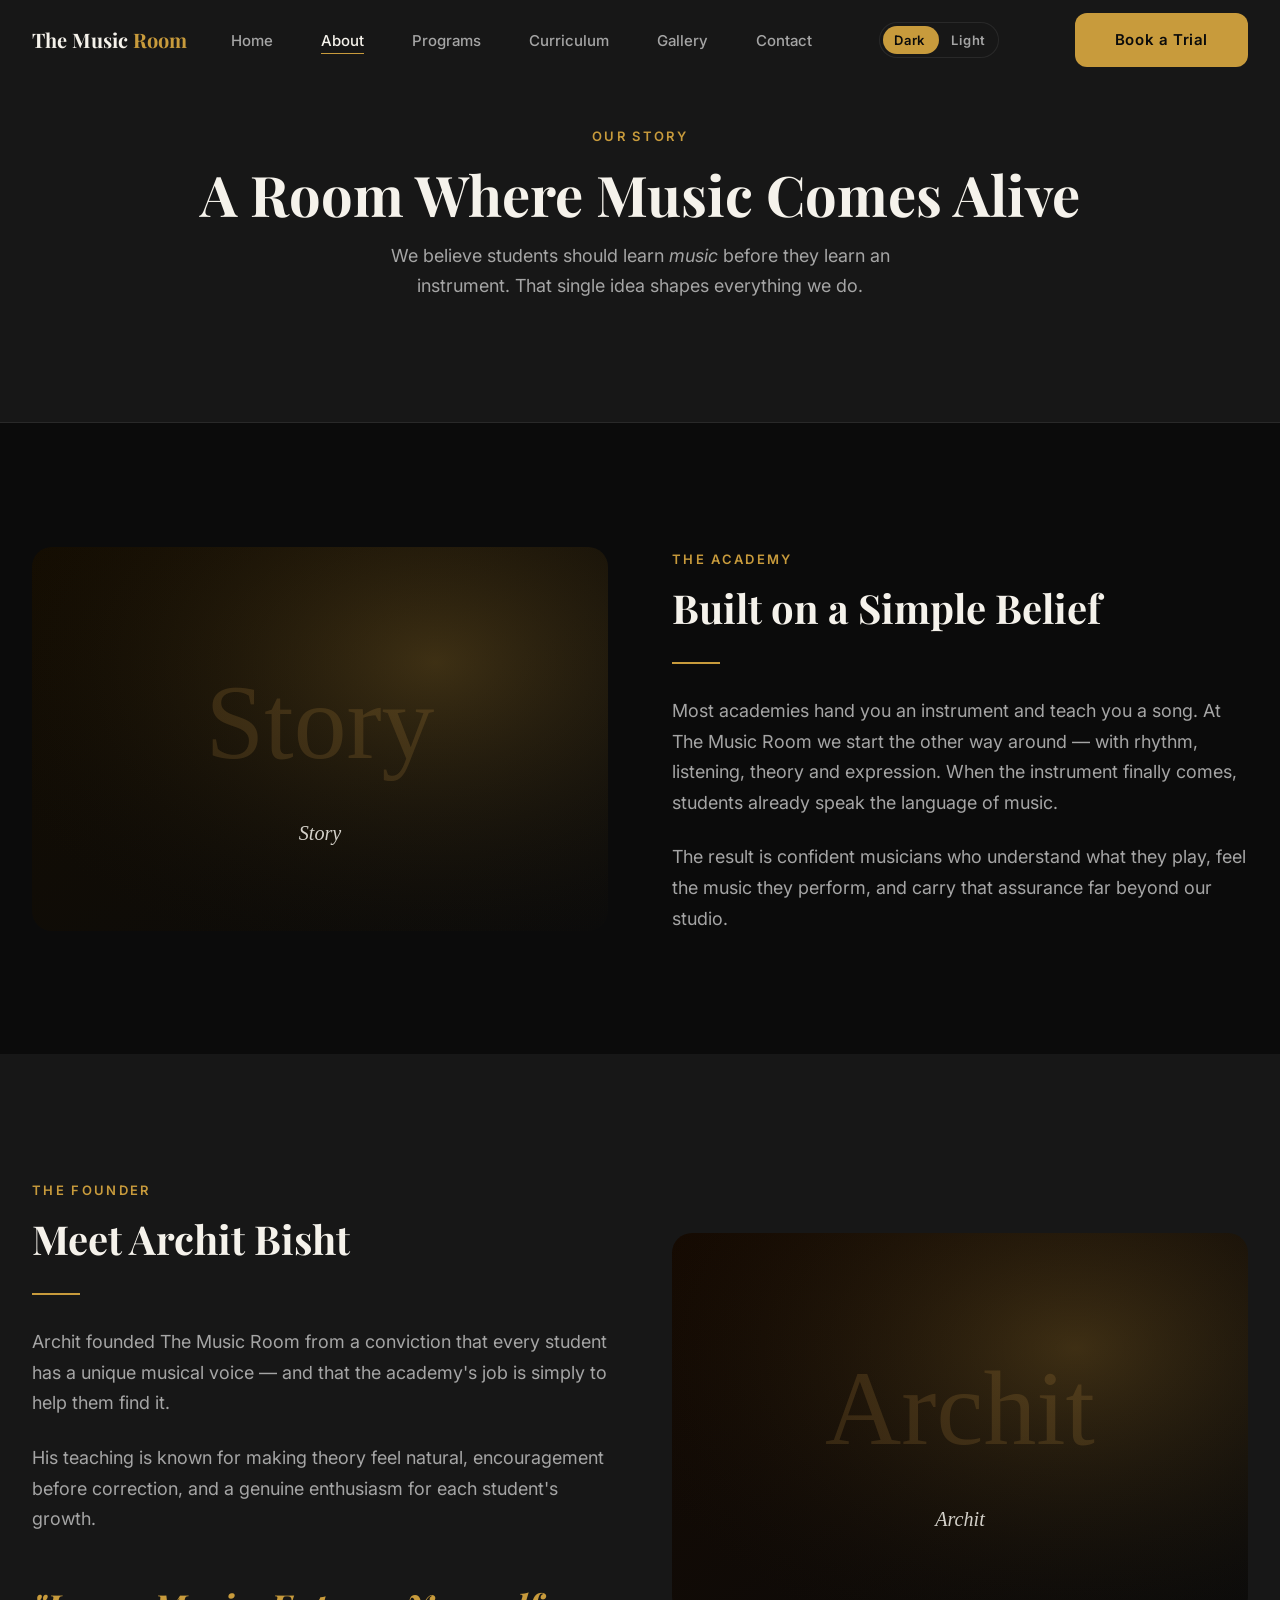
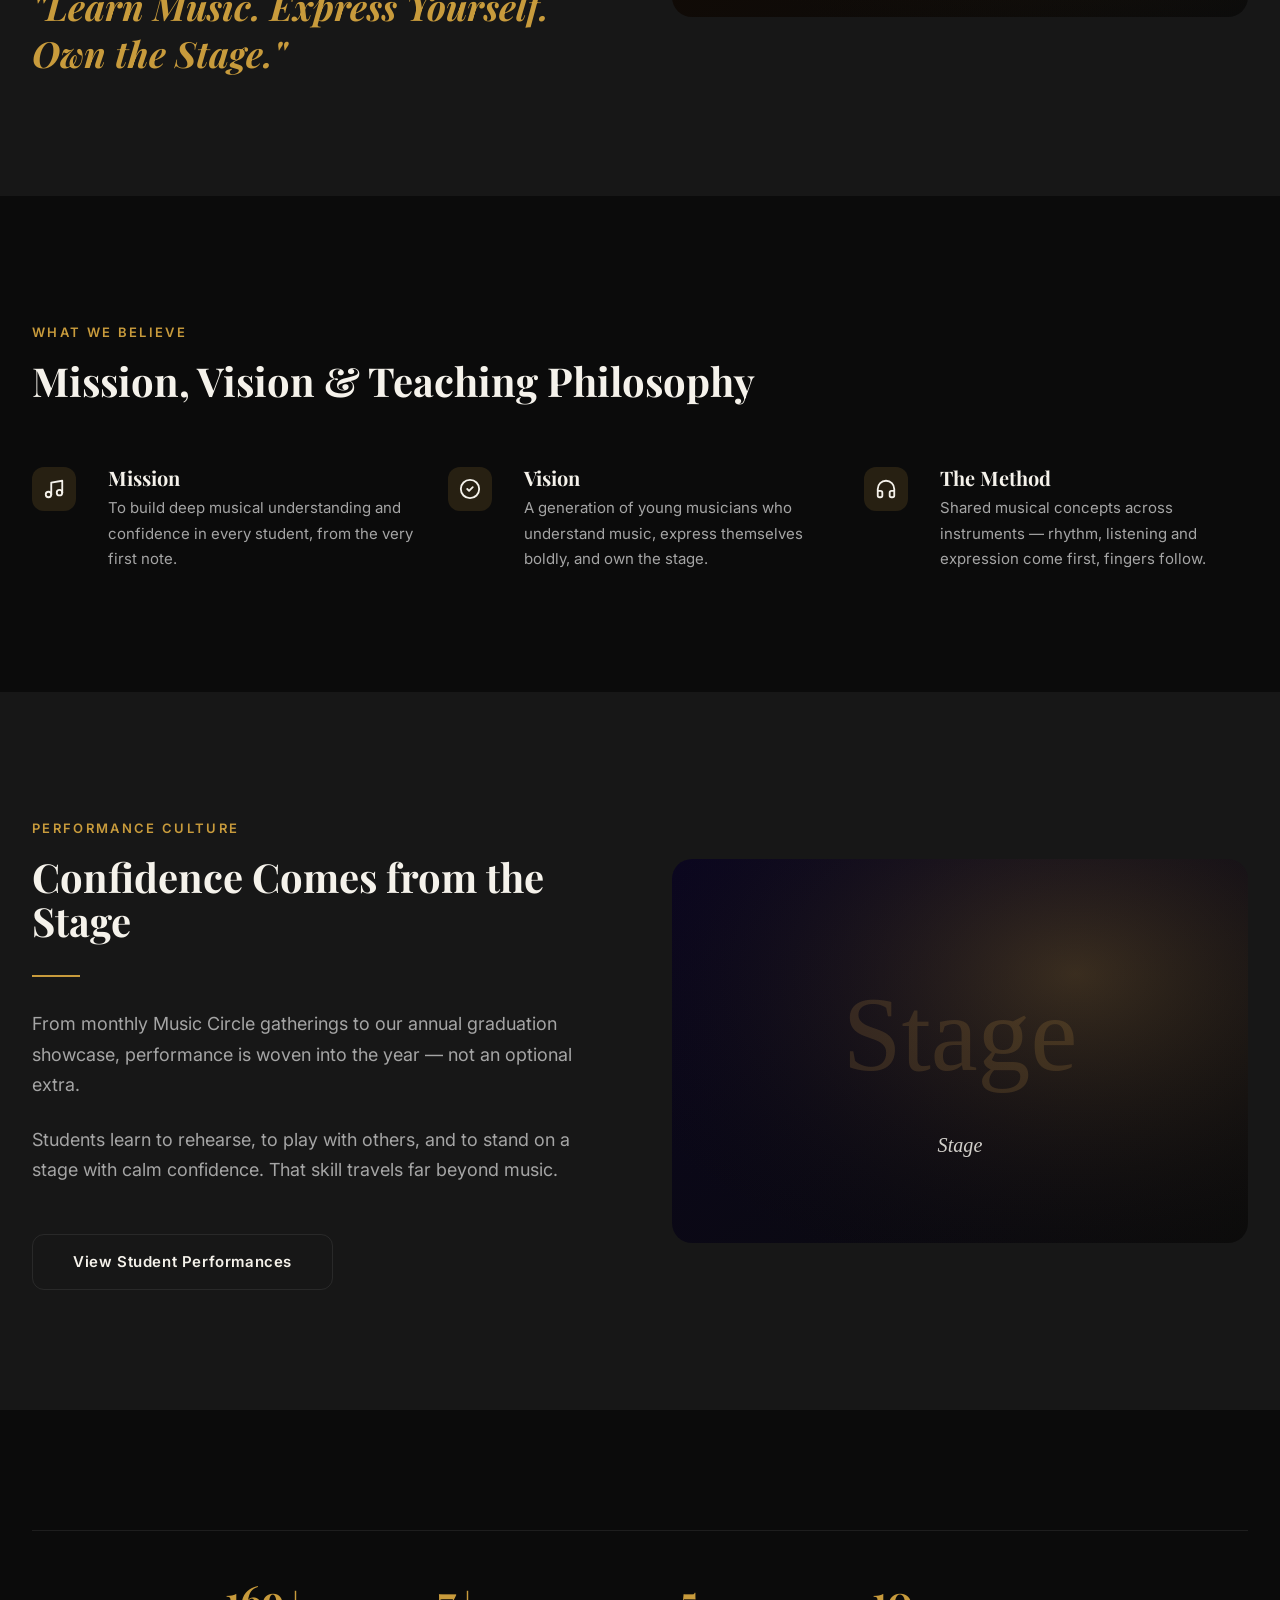
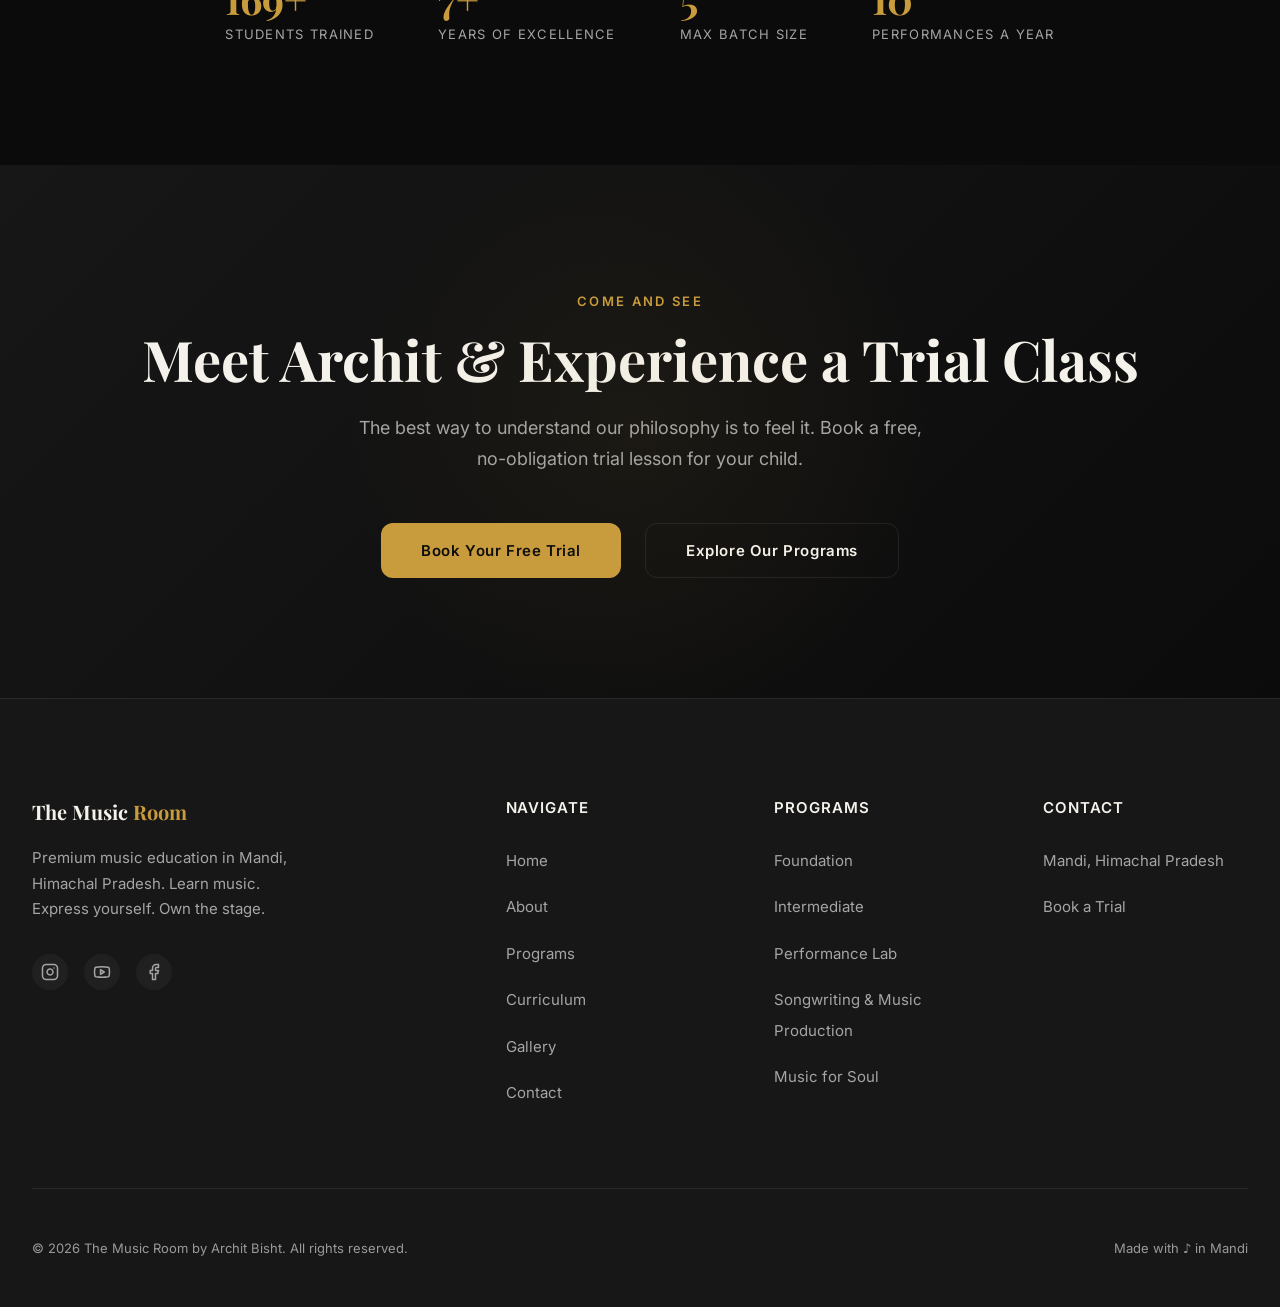
==== commit 5dc34f90: "Rename instances of "The Music Factory" to "The Music Room" across all files, including CSS, HTML, J" ====
--- a/pages/about.html
+++ b/pages/about.html
@@ -4,8 +4,8 @@
   <meta charset="UTF-8" />
   <meta http-equiv="X-UA-Compatible" content="IE=edge" />
   <meta name="viewport" content="width=device-width, initial-scale=1.0" />
-  <title>About | The Music Factory by Archit</title>
-  <meta name="description" content="The story of The Music Factory by Archit — music-first teaching philosophy, our founder, mission, teaching method, performance culture and why parents trust us." />
+  <title>About | The Music Room by Archit</title>
+  <meta name="description" content="The story of The Music Room by Archit — music-first teaching philosophy, our founder, mission, teaching method, performance culture and why parents trust us." />
   <meta name="theme-color" content="#0B0B0B" />
   <script>
     (function () {
@@ -35,14 +35,14 @@
   <link rel="stylesheet" href="../css/style.css?v=3" />
   <link rel="canonical" href="https://themusicfactory.in/about" />
   <meta property="og:type" content="website" />
-  <meta property="og:title" content="About | The Music Factory by Archit" />
-  <meta property="og:description" content="Music-first teaching philosophy, our founder and why parents trust The Music Factory." />
+  <meta property="og:title" content="About | The Music Room by Archit" />
+  <meta property="og:description" content="Music-first teaching philosophy, our founder and why parents trust The Music Room." />
   <meta property="og:image" content="https://themusicfactory.in/assets/images/about-story.svg" />
   <script type="application/ld+json">
   {
     "@context": "https://schema.org",
     "@type": "LocalBusiness",
-    "name": "The Music Factory by Archit",
+    "name": "The Music Room by Archit",
     "slogan": "Learn Music. Express Yourself. Own the Stage.",
     "address": { "@type": "PostalAddress", "addressLocality": "Mandi", "addressRegion": "Himachal Pradesh", "addressCountry": "IN" },
     "email": "hello@themusicfactory.in",
@@ -58,7 +58,7 @@
   <header id="site-header">
     <nav class="navbar" role="navigation" aria-label="Main navigation">
       <div class="navbar__inner">
-        <a href="../index.html" class="navbar__logo" aria-label="The Music Factory — Home">The Music <span>Factory</span></a>
+        <a href="../index.html" class="navbar__logo" aria-label="The Music Room — Home">The Music <span>Room</span></a>
         <ul class="navbar__nav" role="list">
           <li><a href="../index.html" class="navbar__link">Home</a></li>
           <li><a href="about.html" class="navbar__link active" aria-current="page">About</a></li>
@@ -96,7 +96,7 @@
     <section class="page-hero" aria-labelledby="page-hero-title">
       <div class="container">
         <p class="eyebrow">Our Story</p>
-        <h1 id="page-hero-title" class="page-hero__title">A Factory Where Music Comes Alive</h1>
+        <h1 id="page-hero-title" class="page-hero__title">A Room Where Music Comes Alive</h1>
         <p class="page-hero__subtitle">
           We believe students should learn <em>music</em> before they learn an instrument. That single idea shapes everything we do.
         </p>
@@ -108,14 +108,14 @@
       <div class="container">
         <div class="split">
           <div class="split__image fade-left">
-            <img src="../assets/images/about-story.svg" alt="Inside a warm, dimly lit music studio at The Music Factory" class="img-fill" loading="lazy" />
+            <img src="../assets/images/about-story.svg" alt="Inside a warm, dimly lit music studio at The Music Room" class="img-fill" loading="lazy" />
           </div>
           <div class="split__content fade-right">
             <p class="eyebrow">The Academy</p>
             <h2 id="story-heading" class="section-header__title">Built on a Simple Belief</h2>
             <hr class="divider" />
             <p class="section-header__body">
-              Most academies hand you an instrument and teach you a song. At The Music Factory we start the other way around — with rhythm, listening, theory and expression. When the instrument finally comes, students already speak the language of music.
+              Most academies hand you an instrument and teach you a song. At The Music Room we start the other way around — with rhythm, listening, theory and expression. When the instrument finally comes, students already speak the language of music.
             </p>
             <p class="section-header__body mt-3">
               The result is confident musicians who understand what they play, feel the music they perform, and carry that assurance far beyond our studio.
@@ -130,14 +130,14 @@
       <div class="container">
         <div class="split split--reverse">
           <div class="split__image fade-right">
-            <img src="../assets/images/founder.svg" alt="Archit Bisht, founder of The Music Factory, teaching a student" class="img-fill" loading="lazy" />
+            <img src="../assets/images/founder.svg" alt="Archit Bisht, founder of The Music Room, teaching a student" class="img-fill" loading="lazy" />
           </div>
           <div class="split__content fade-left">
             <p class="eyebrow">The Founder</p>
             <h2 id="founder-heading" class="section-header__title">Meet Archit Bisht</h2>
             <hr class="divider" />
             <p class="section-header__body">
-              Archit founded The Music Factory from a conviction that every student has a unique musical voice — and that the academy's job is simply to help them find it.
+              Archit founded The Music Room from a conviction that every student has a unique musical voice — and that the academy's job is simply to help them find it.
             </p>
             <p class="section-header__body mt-3">
               His teaching is known for making theory feel natural, encouragement before correction, and a genuine enthusiasm for each student's growth.
@@ -256,7 +256,7 @@
     <div class="container">
       <div class="footer__grid">
         <div>
-          <div class="footer__brand-name">The Music <span>Factory</span></div>
+          <div class="footer__brand-name">The Music <span>Room</span></div>
           <p class="footer__tagline">Premium music education in Mandi, Himachal Pradesh. Learn music. Express yourself. Own the stage.</p>
           <div class="footer__social" aria-label="Social media links">
             <a href="#" class="footer__social-link" aria-label="Instagram">
@@ -300,7 +300,7 @@
         </div>
       </div>
       <div class="footer__bottom">
-        <span>© 2026 The Music Factory by Archit Bisht. All rights reserved.</span>
+        <span>© 2026 The Music Room by Archit Bisht. All rights reserved.</span>
         <span>Made with ♪ in Mandi</span>
       </div>
     </div>
--- a/css/style.css
+++ b/css/style.css
@@ -1,5 +1,5 @@
 ﻿/* ============================================================
-   THE MUSIC FACTORY - Bundled stylesheet (no @import)
+   THE MUSIC ROOM - Bundled stylesheet (no @import)
    Single file so the site renders identically in EVERY browser
    (Chrome, Edge, Firefox, Safari) over http(s) AND file://.
    Old @import chains are blocked by Edge tracking prevention and
@@ -10,7 +10,7 @@
 
 /* ===== css/variables.css ===== */
 /* ============================================================
-   THE MUSIC FACTORY — Design Tokens
+   THE MUSIC ROOM — Design Tokens
    Single source of truth for all reusable values.
    Never reference raw hex or magic numbers in components.
    ============================================================ */
@@ -163,7 +163,7 @@
 
 /* ===== css/reset.css ===== */
 /* ============================================================
-   THE MUSIC FACTORY — Reset & Normalize
+   THE MUSIC ROOM — Reset & Normalize
    Removes browser inconsistencies. Sets sensible defaults.
    ============================================================ */
 
@@ -281,7 +281,7 @@
 
 /* ===== css/typography.css ===== */
 /* ============================================================
-   THE MUSIC FACTORY — Typography System
+   THE MUSIC ROOM — Typography System
    Playfair Display (headings) + Inter (body)
    Scale: hero → h1 → h2 → h3 → body → small
    ============================================================ */
@@ -397,7 +397,7 @@
 
 /* ===== css/layout.css ===== */
 /* ============================================================
-   THE MUSIC FACTORY — Layout System
+   THE MUSIC ROOM — Layout System
    Container, 12-col grid, section spacing, page structure
    ============================================================ */
 
@@ -564,7 +564,7 @@
 
 /* ===== css/components.css ===== */
 /* ============================================================
-   THE MUSIC FACTORY — Components
+   THE MUSIC ROOM — Components
    Order: Buttons → Navbar → Hero → Cards → Sections → Footer → Forms
    ============================================================ */
 
@@ -2077,7 +2077,7 @@
 
 /* ===== css/animations.css ===== */
 /* ============================================================
-   THE MUSIC FACTORY — Animations & Transitions
+   THE MUSIC ROOM — Animations & Transitions
    Philosophy: motion supports content, never distracts.
    All animations respect prefers-reduced-motion (set in reset.css).
    ============================================================ */
@@ -2233,7 +2233,7 @@
 
 /* ===== css/utilities.css ===== */
 /* ============================================================
-   THE MUSIC FACTORY — Utility Classes
+   THE MUSIC ROOM — Utility Classes
    Lightweight helpers. Never replace semantic components.
    ============================================================ */
 
@@ -2360,7 +2360,7 @@
 
 /* ===== css/responsive.css ===== */
 /* ============================================================
-   THE MUSIC FACTORY — Responsive Overrides
+   THE MUSIC ROOM — Responsive Overrides
    Breakpoints: 1024px (tablet) → 768px → 480px (mobile)
    ============================================================ */
 
@@ -2510,7 +2510,7 @@
 
 /* ===== css/compat.css ===== */
 /* ============================================================
-   THE MUSIC FACTORY — Cross-browser compatibility layer
+   THE MUSIC ROOM — Cross-browser compatibility layer
    Loaded LAST so its fallbacks win only where the browser
    lacks support for modern CSS (old Edge, IE11, old Safari).
 
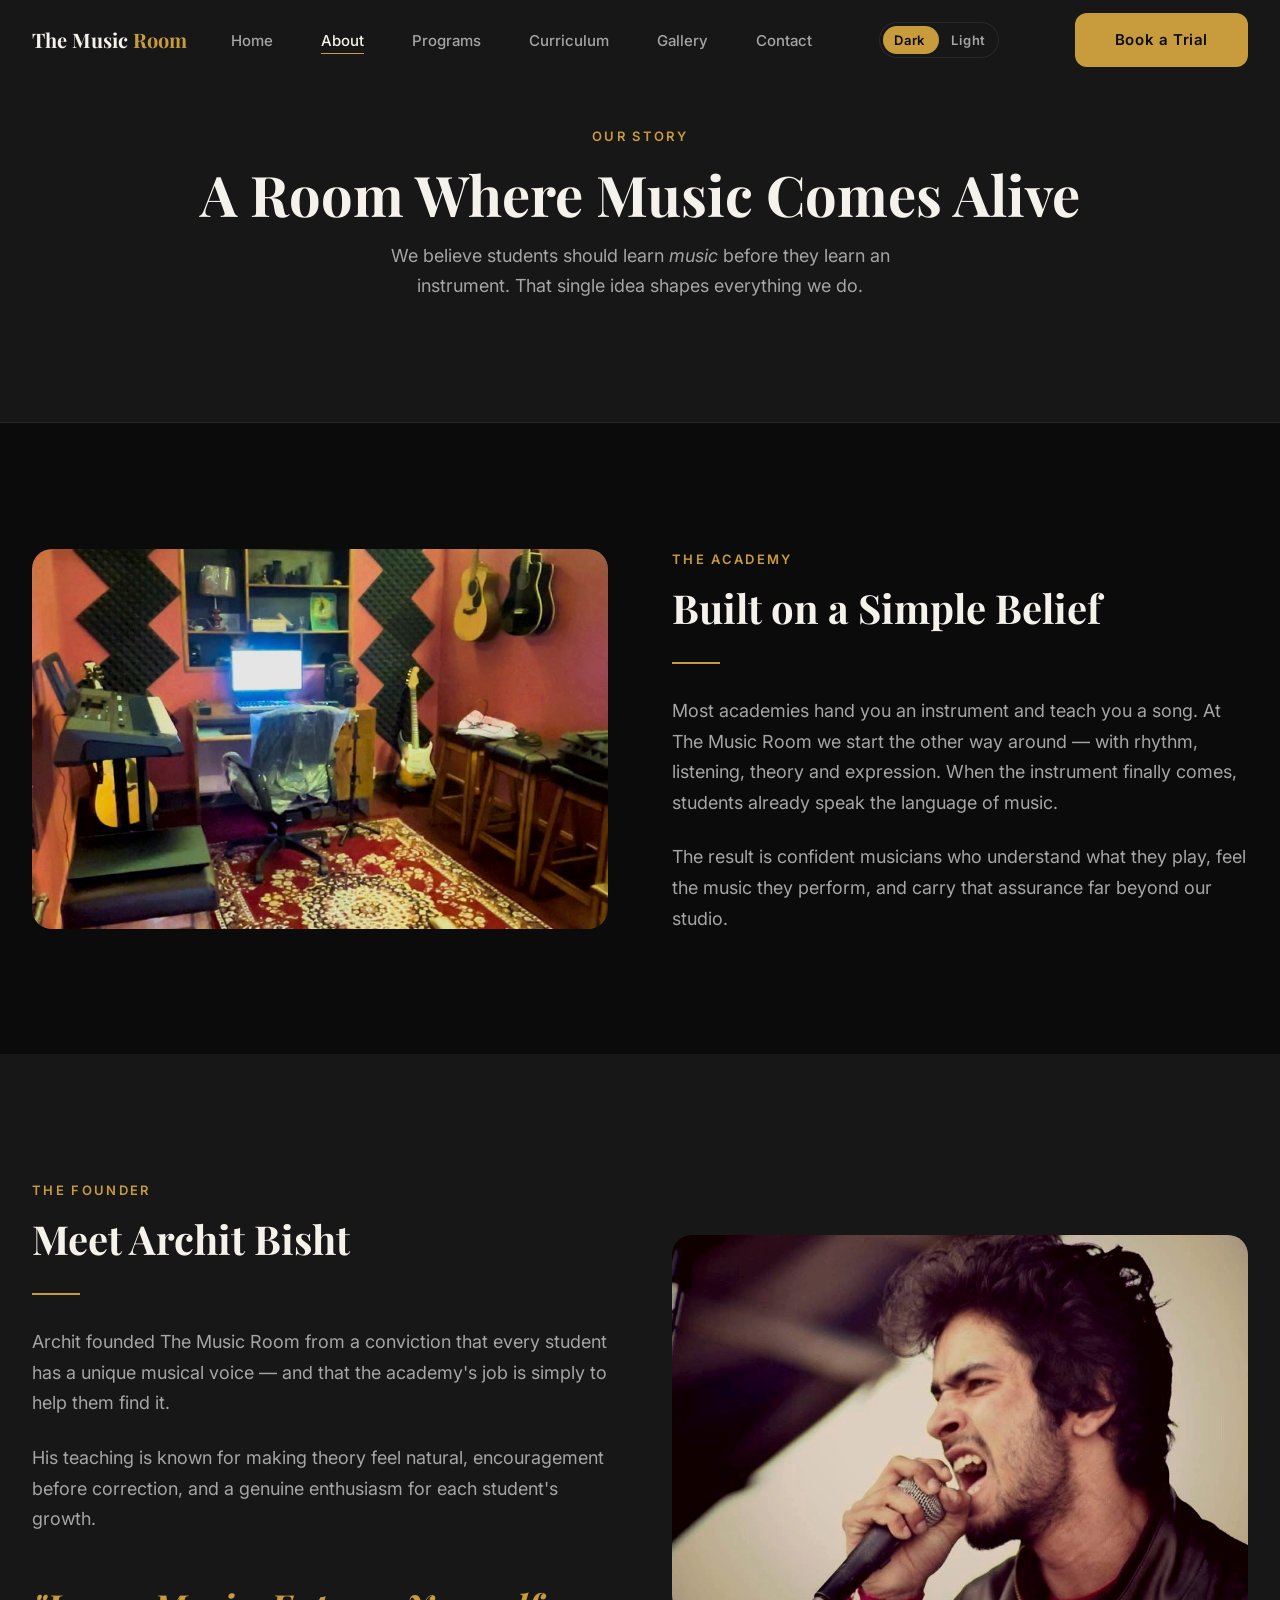
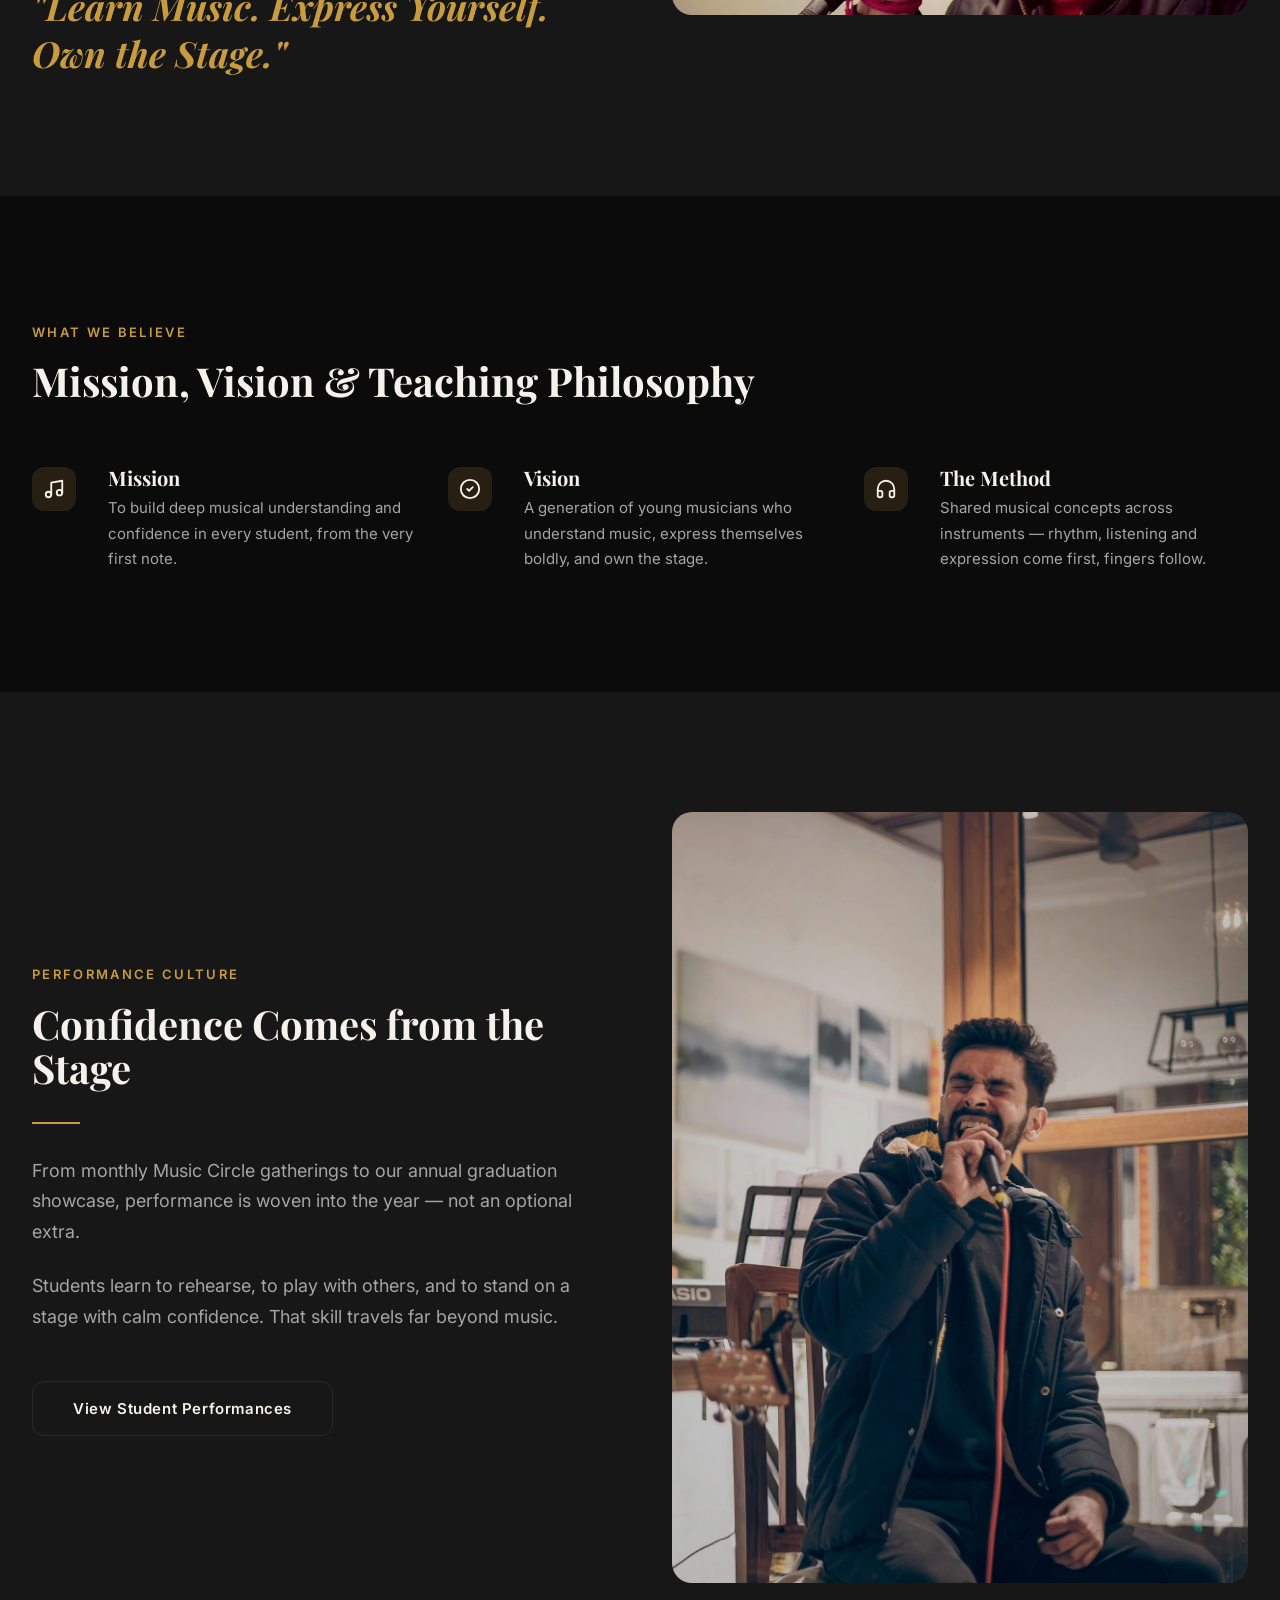
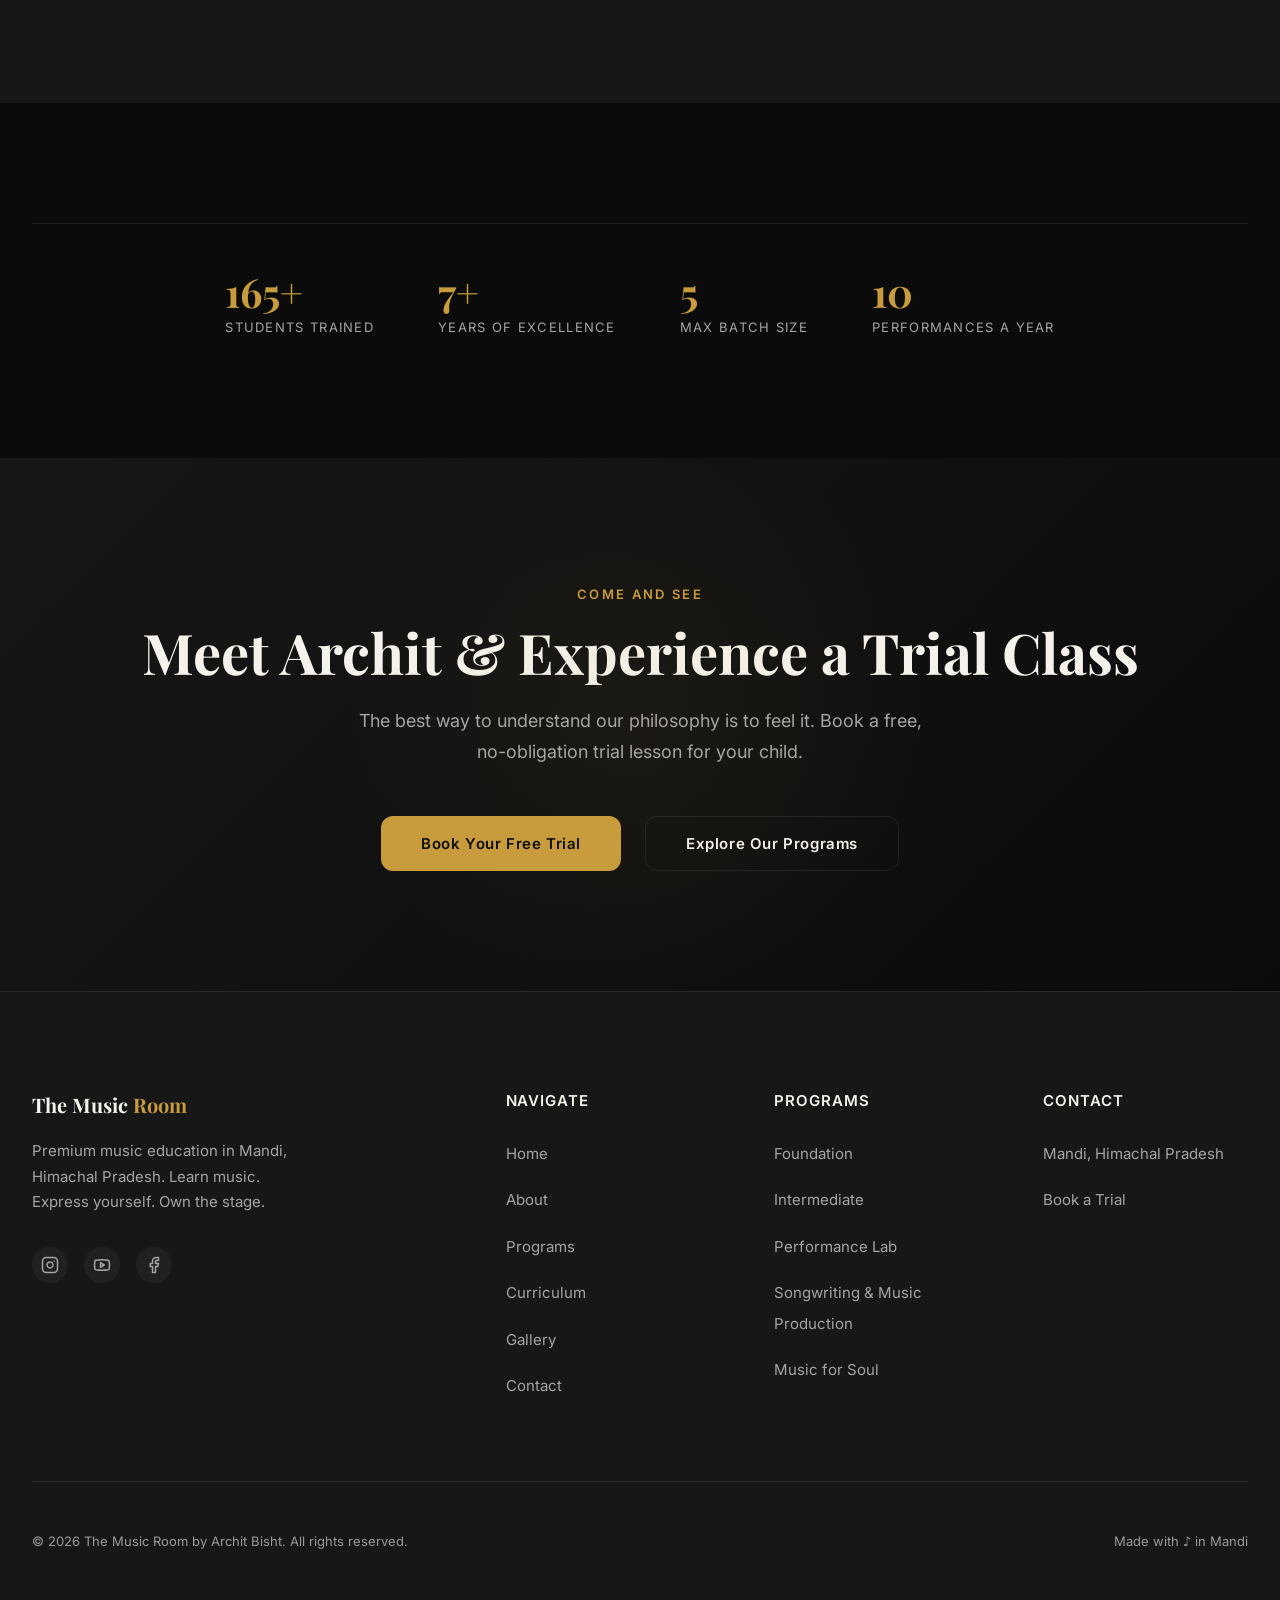
==== commit 1503bde4: "Add photo manifest for Music Room curated images - Introduced a new JSON file to manage photo assets" ====
--- a/pages/about.html
+++ b/pages/about.html
@@ -32,12 +32,12 @@
     })();
   </script>
   <noscript><link rel="stylesheet" href="https://fonts.googleapis.com/css2?family=Playfair+Display:ital,wght@0,400;0,600;0,700;1,400;1,600&family=Inter:wght@300;400;500;600&display=swap" /></noscript>
-  <link rel="stylesheet" href="../css/style.css?v=3" />
+  <link rel="stylesheet" href="../css/style.css?v=5" />
   <link rel="canonical" href="https://themusicfactory.in/about" />
   <meta property="og:type" content="website" />
   <meta property="og:title" content="About | The Music Room by Archit" />
   <meta property="og:description" content="Music-first teaching philosophy, our founder and why parents trust The Music Room." />
-  <meta property="og:image" content="https://themusicfactory.in/assets/images/about-story.svg" />
+  <meta property="og:image" content="https://themusicfactory.in/assets/images/photos/MusicRoom_Curated_Retouched/dark/about_story_studio.jpg" />
   <script type="application/ld+json">
   {
     "@context": "https://schema.org",
@@ -108,7 +108,7 @@
       <div class="container">
         <div class="split">
           <div class="split__image fade-left">
-            <img src="../assets/images/about-story.svg" alt="Inside a warm, dimly lit music studio at The Music Room" class="img-fill" loading="lazy" />
+            <img src="../assets/images/photos/MusicRoom_Curated_Retouched/dark/about_story_studio.jpg" data-light-src="../assets/images/photos/MusicRoom_Curated_Retouched/light/about_story_studio.jpg" data-dark-src="../assets/images/photos/MusicRoom_Curated_Retouched/dark/about_story_studio.jpg" alt="Music studio at The Music Room" class="img-fill about-story-photo" loading="lazy" />
           </div>
           <div class="split__content fade-right">
             <p class="eyebrow">The Academy</p>
@@ -130,7 +130,7 @@
       <div class="container">
         <div class="split split--reverse">
           <div class="split__image fade-right">
-            <img src="../assets/images/founder.svg" alt="Archit Bisht, founder of The Music Room, teaching a student" class="img-fill" loading="lazy" />
+            <img src="../assets/images/photos/MusicRoom_Curated_Retouched/dark/gallery_live_vocal_closeup.jpg" data-light-src="../assets/images/photos/MusicRoom_Curated_Retouched/light/gallery_live_vocal_closeup.jpg" data-dark-src="../assets/images/photos/MusicRoom_Curated_Retouched/dark/gallery_live_vocal_closeup.jpg" alt="Archit Bisht performing live" class="img-fill about-story-photo" loading="lazy" />
           </div>
           <div class="split__content fade-left">
             <p class="eyebrow">The Founder</p>
@@ -204,7 +204,7 @@
             <a href="gallery.html" class="btn btn--outline mt-6">View Student Performances</a>
           </div>
           <div class="split__image fade-right">
-            <img src="../assets/images/performance-culture.svg" alt="Students performing live on stage during an academy recital" class="img-fill" loading="lazy" />
+            <img src="../assets/images/photos/MusicRoom_Curated_Retouched/dark/gallery_performance_singer_indoor.jpg" data-light-src="../assets/images/photos/MusicRoom_Curated_Retouched/light/gallery_performance_singer_indoor.jpg" data-dark-src="../assets/images/photos/MusicRoom_Curated_Retouched/dark/gallery_performance_singer_indoor.jpg" alt="Singer performing indoors" class="img-fill" loading="lazy" />
           </div>
         </div>
       </div>
@@ -309,7 +309,7 @@
   <button class="back-to-top" aria-label="Back to top">↑</button>
 
   <!-- Classic script (NOT type="module") so the site works via file:// double-click with zero installs. See ../js/site.js. -->
-  <script src="../js/site.js?v=2" defer></script>
+  <script src="../js/site.js?v=3" defer></script>
 
 </body>
 </html>
--- a/css/style.css
+++ b/css/style.css
@@ -821,15 +821,7 @@
   opacity: 0.55;
 }
 
-[data-theme="light"] .hero__bg::before {
-  content: '';
-  position: absolute;
-  inset: 0;
-  background-image: url('../assets/images/hero-light.svg');
-  background-size: cover;
-  background-position: center;
-}
-[data-theme="light"] .hero__bg img { opacity: 0; }
+[data-theme="light"] .hero__bg img { opacity: 0.55; }
 
 .hero__bg::after {
   content: '';
@@ -1870,6 +1862,33 @@
 }
 
 .schedule-preview__row .tag { margin-left: auto; width: max-content; }
+
+/* --- Curated photography slots (MusicRoom photo package) --- */
+.split-photo {
+  aspect-ratio: 16 / 10;
+  margin-bottom: var(--space-4);
+}
+
+.programs-photo {
+  max-width: 46rem;
+  margin: 0 auto var(--space-6);
+}
+
+.programs-photo img {
+  width: 100%;
+  aspect-ratio: 21 / 9;
+  object-fit: cover;
+  object-position: center;
+  border-radius: var(--radius-lg);
+  border: 1px solid var(--color-border);
+}
+
+/* About story/founder portraits: cap height so the photo matches its text column */
+.about-story-photo {
+  height: auto;
+  aspect-ratio: 4 / 3;
+  max-height: 380px;
+}
 
 /* --- Data tables (schedule & instrument mapping) --- */
 .table-wrap {
@@ -2453,6 +2472,12 @@
   .hero__text { max-width: 100%; }
   .program-card { padding: var(--space-4); }
   .testimonial-card { padding: var(--space-4); }
+}
+
+/* ---- Curated photos: keep natural crops on small screens ---- */
+@media (max-width: 768px) {
+  .programs-photo img { aspect-ratio: 16 / 10; }
+  .split-photo { aspect-ratio: 4 / 3; }
 }
 
 /* ---- Tables below desktop: stacked cards, never side-scroll ---- */
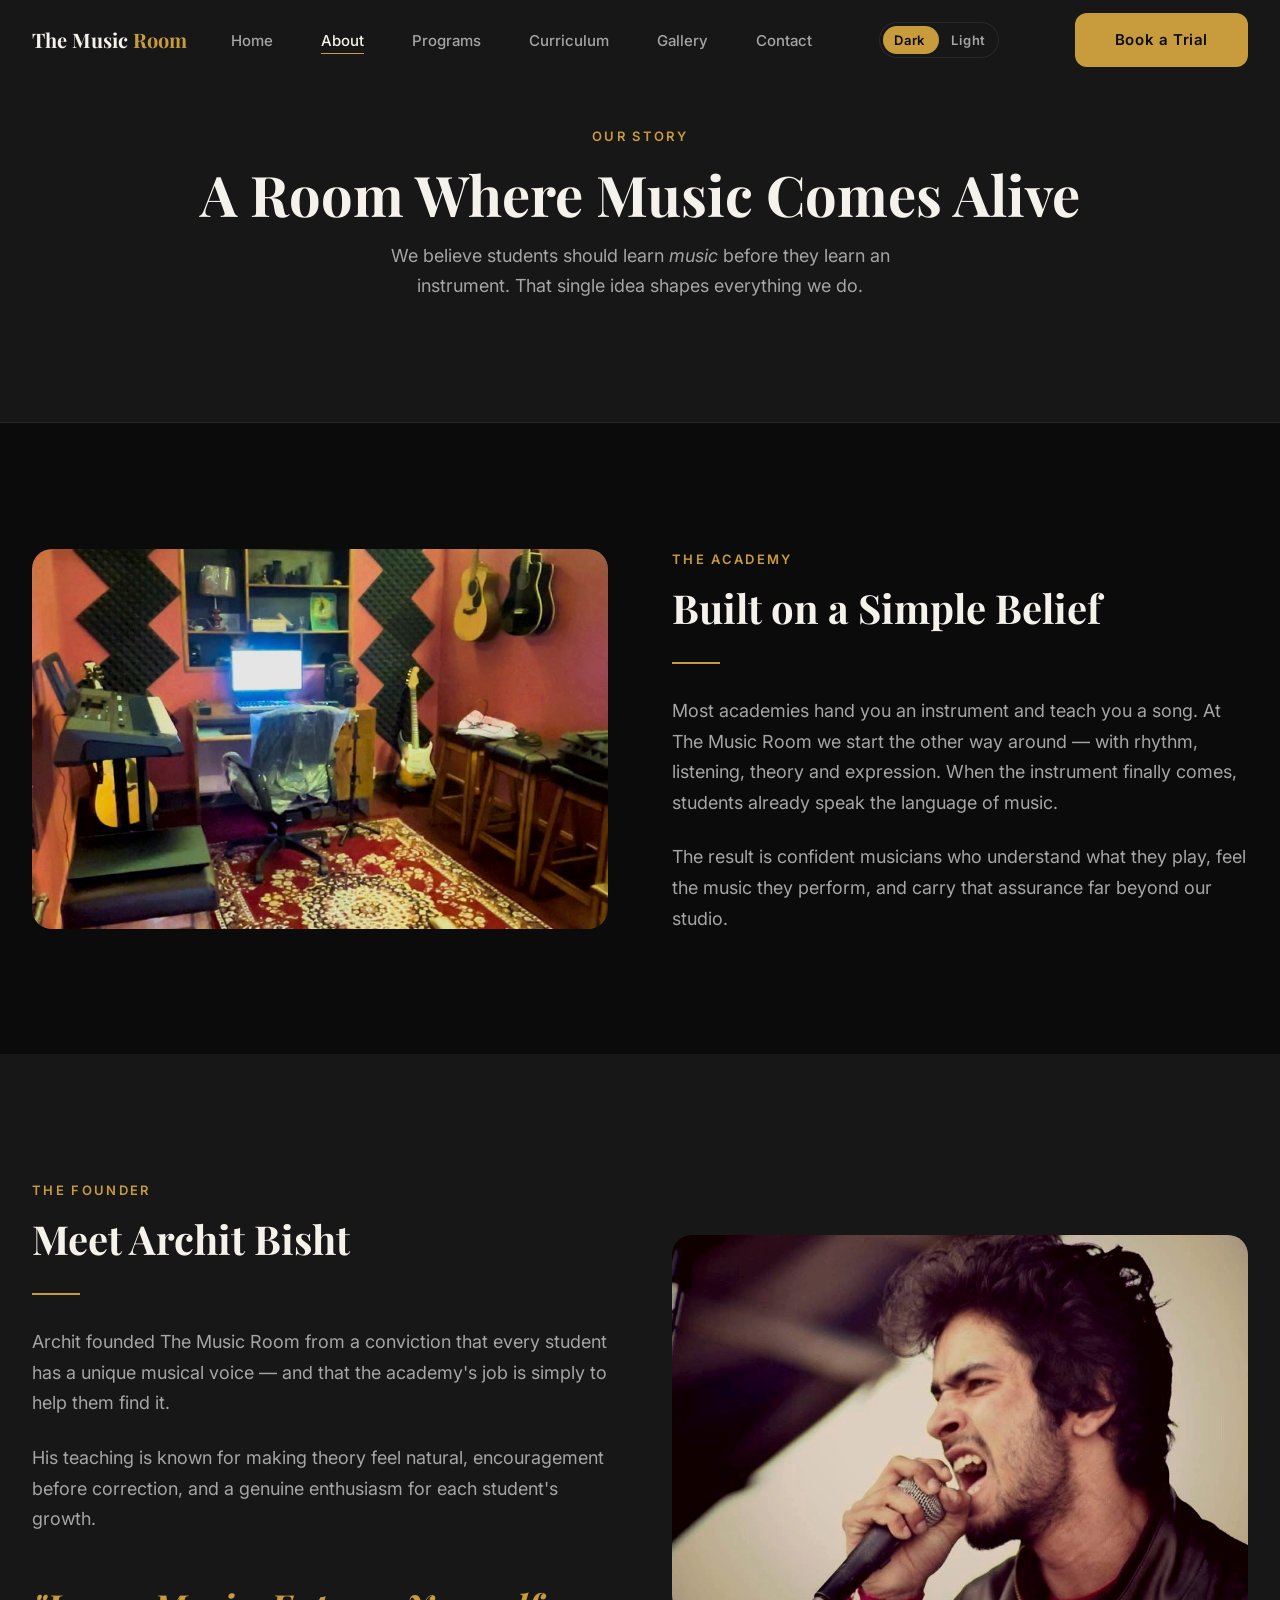
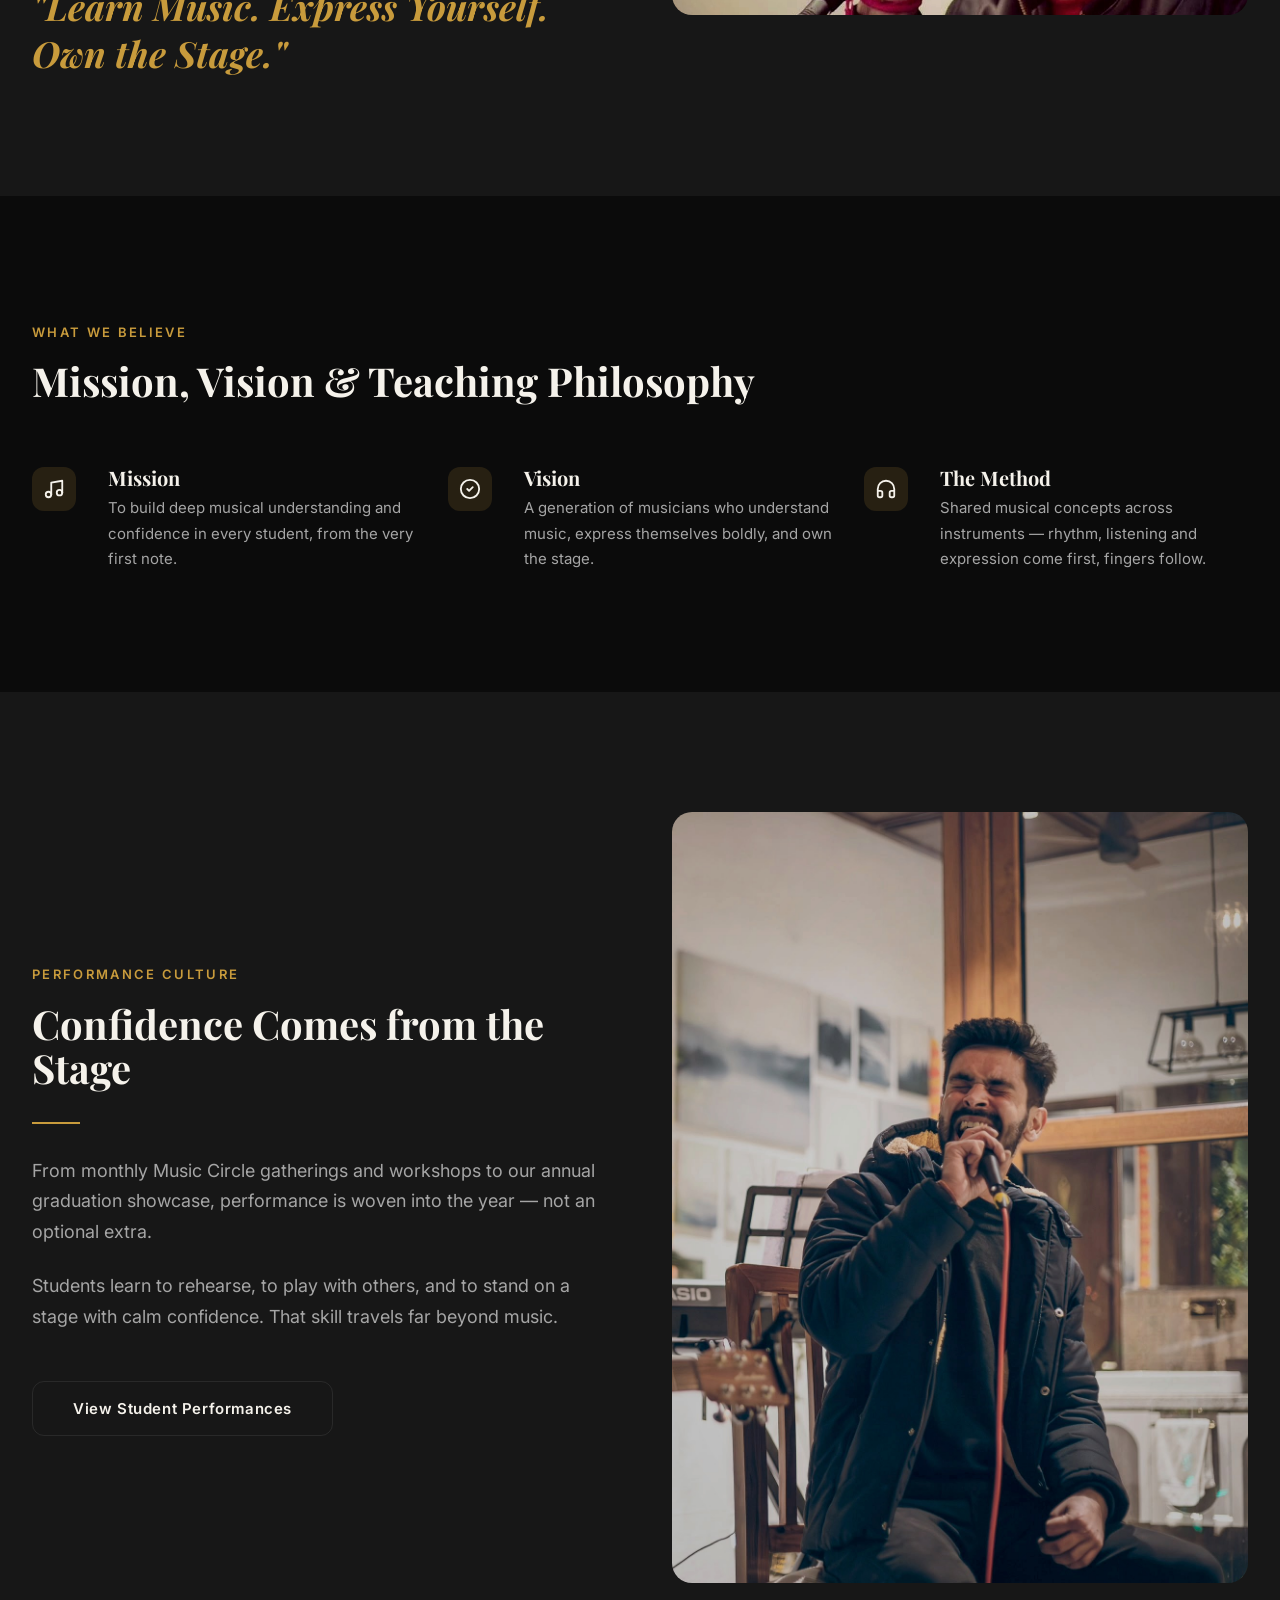
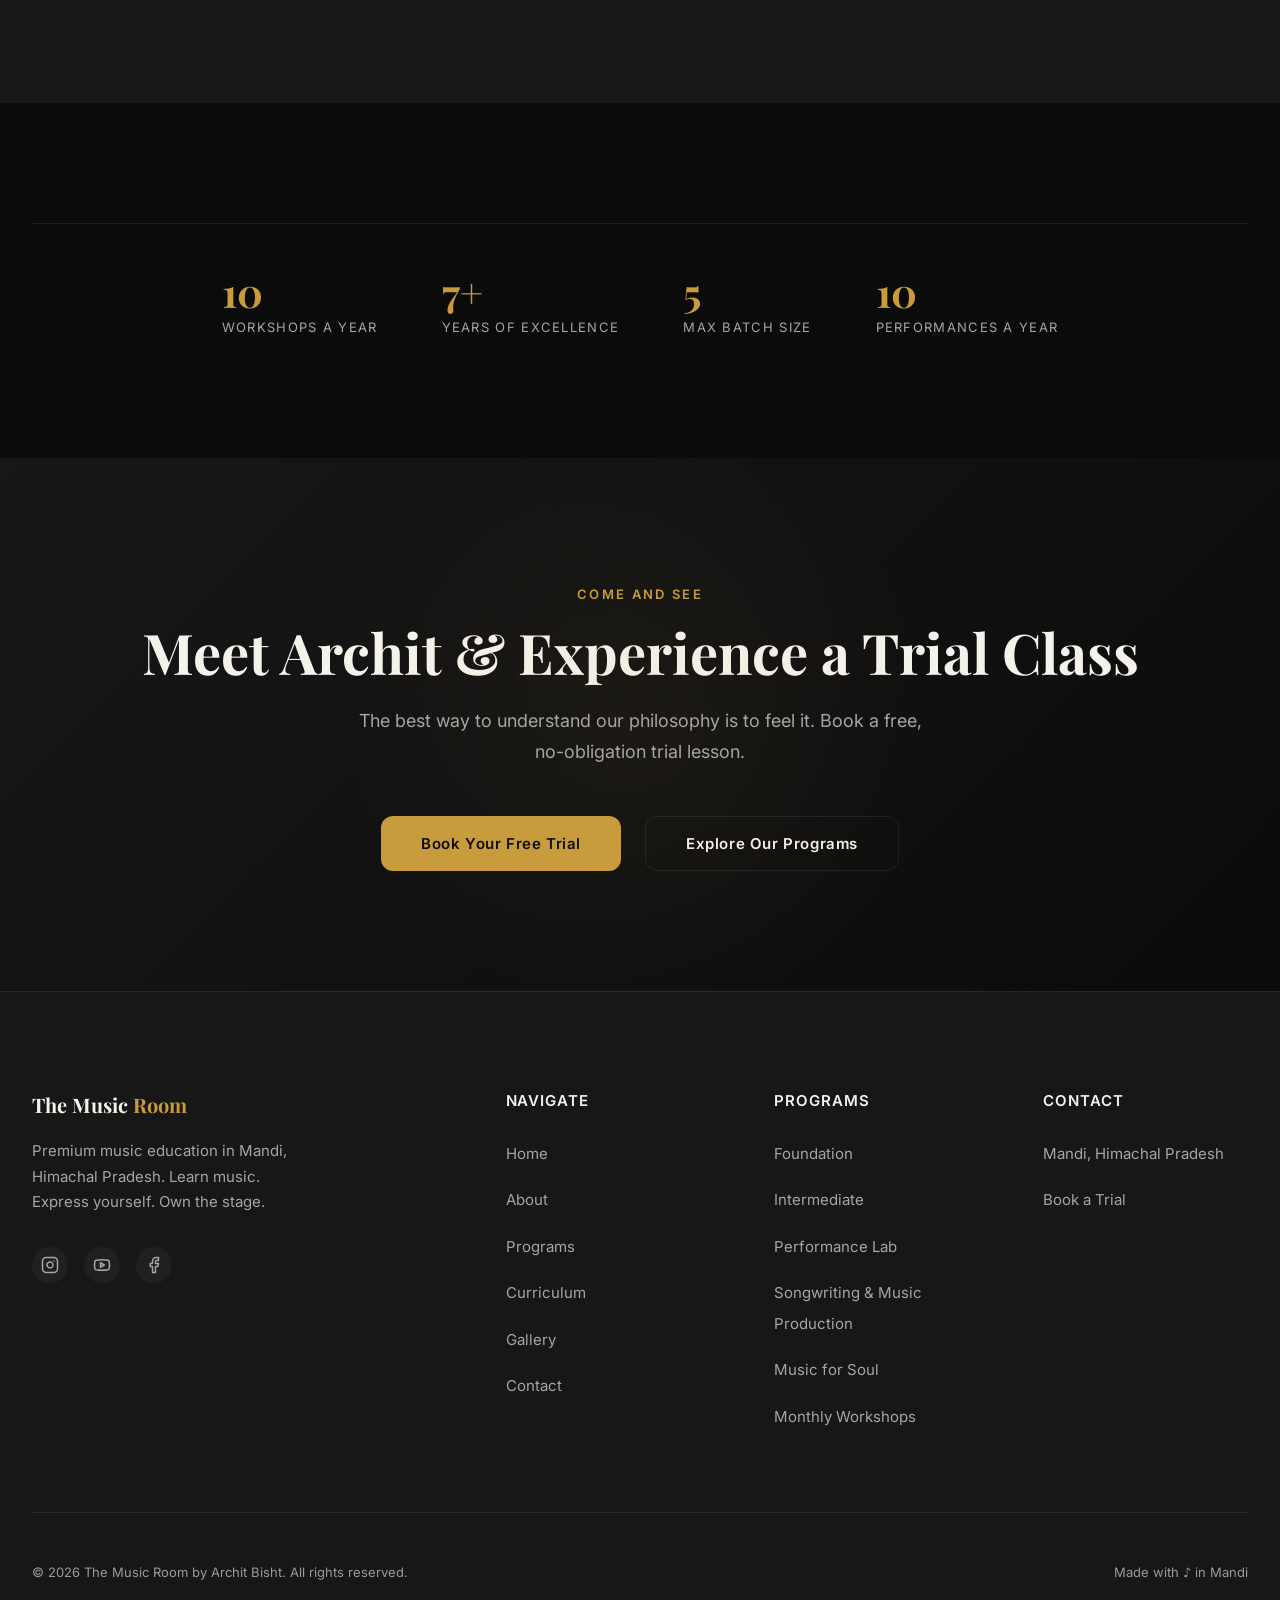
==== commit 6b5765b6: "feat: add monthly workshops section and update related content across multiple pages" ====
--- a/pages/about.html
+++ b/pages/about.html
@@ -5,7 +5,7 @@
   <meta http-equiv="X-UA-Compatible" content="IE=edge" />
   <meta name="viewport" content="width=device-width, initial-scale=1.0" />
   <title>About | The Music Room by Archit</title>
-  <meta name="description" content="The story of The Music Room by Archit — music-first teaching philosophy, our founder, mission, teaching method, performance culture and why parents trust us." />
+  <meta name="description" content="The story of The Music Room by Archit — music-first teaching philosophy, our founder, mission, teaching method, performance culture and why our students trust us." />
   <meta name="theme-color" content="#0B0B0B" />
   <script>
     (function () {
@@ -36,7 +36,7 @@
   <link rel="canonical" href="https://themusicfactory.in/about" />
   <meta property="og:type" content="website" />
   <meta property="og:title" content="About | The Music Room by Archit" />
-  <meta property="og:description" content="Music-first teaching philosophy, our founder and why parents trust The Music Room." />
+  <meta property="og:description" content="Music-first teaching philosophy, our founder and why students trust The Music Room." />
   <meta property="og:image" content="https://themusicfactory.in/assets/images/photos/MusicRoom_Curated_Retouched/dark/about_story_studio.jpg" />
   <script type="application/ld+json">
   {
@@ -171,7 +171,7 @@
             </div>
             <div>
               <h3 class="feature-item__title">Vision</h3>
-              <p class="feature-item__desc">A generation of young musicians who understand music, express themselves boldly, and own the stage.</p>
+              <p class="feature-item__desc">A generation of musicians who understand music, express themselves boldly, and own the stage.</p>
             </div>
           </article>
           <article class="feature-item fade-up">
@@ -196,7 +196,7 @@
             <h2 id="performance-heading" class="section-header__title">Confidence Comes from the Stage</h2>
             <hr class="divider" />
             <p class="section-header__body">
-              From monthly Music Circle gatherings to our annual graduation showcase, performance is woven into the year — not an optional extra.
+              From monthly Music Circle gatherings and workshops to our annual graduation showcase, performance is woven into the year — not an optional extra.
             </p>
             <p class="section-header__body mt-3">
               Students learn to rehearse, to play with others, and to stand on a stage with calm confidence. That skill travels far beyond music.
@@ -216,8 +216,8 @@
         <h2 id="stats-heading" class="visually-hidden">Academy statistics</h2>
         <div class="hero__stats justify-center">
           <div>
-            <div class="hero__stat-number" data-count="200" data-suffix="+">0+</div>
-            <div class="hero__stat-label">Students Trained</div>
+            <div class="hero__stat-number" data-count="12">0</div>
+            <div class="hero__stat-label">Workshops a Year</div>
           </div>
           <div>
             <div class="hero__stat-number" data-count="8" data-suffix="+">0+</div>
@@ -241,7 +241,7 @@
         <p class="eyebrow fade-up">Come and See</p>
         <h2 id="cta-heading" class="cta-section__title fade-up">Meet Archit &amp; Experience a Trial Class</h2>
         <p class="cta-section__body fade-up">
-          The best way to understand our philosophy is to feel it. Book a free, no-obligation trial lesson for your child.
+          The best way to understand our philosophy is to feel it. Book a free, no-obligation trial lesson.
         </p>
         <div class="cta-section__actions fade-up">
           <a href="contact.html" class="btn btn--primary">Book Your Free Trial</a>
@@ -289,6 +289,7 @@
             <li><a href="programs.html#performance" class="footer__link">Performance Lab</a></li>
             <li><a href="programs.html#songwriting" class="footer__link">Songwriting &amp; Music Production</a></li>
             <li><a href="programs.html#musicsoul" class="footer__link">Music for Soul</a></li>
+            <li><a href="programs.html#workshops" class="footer__link">Monthly Workshops</a></li>
           </ul>
         </div>
         <div>
@@ -312,4 +313,4 @@
   <script src="../js/site.js?v=3" defer></script>
 
 </body>
-</html>+</html>
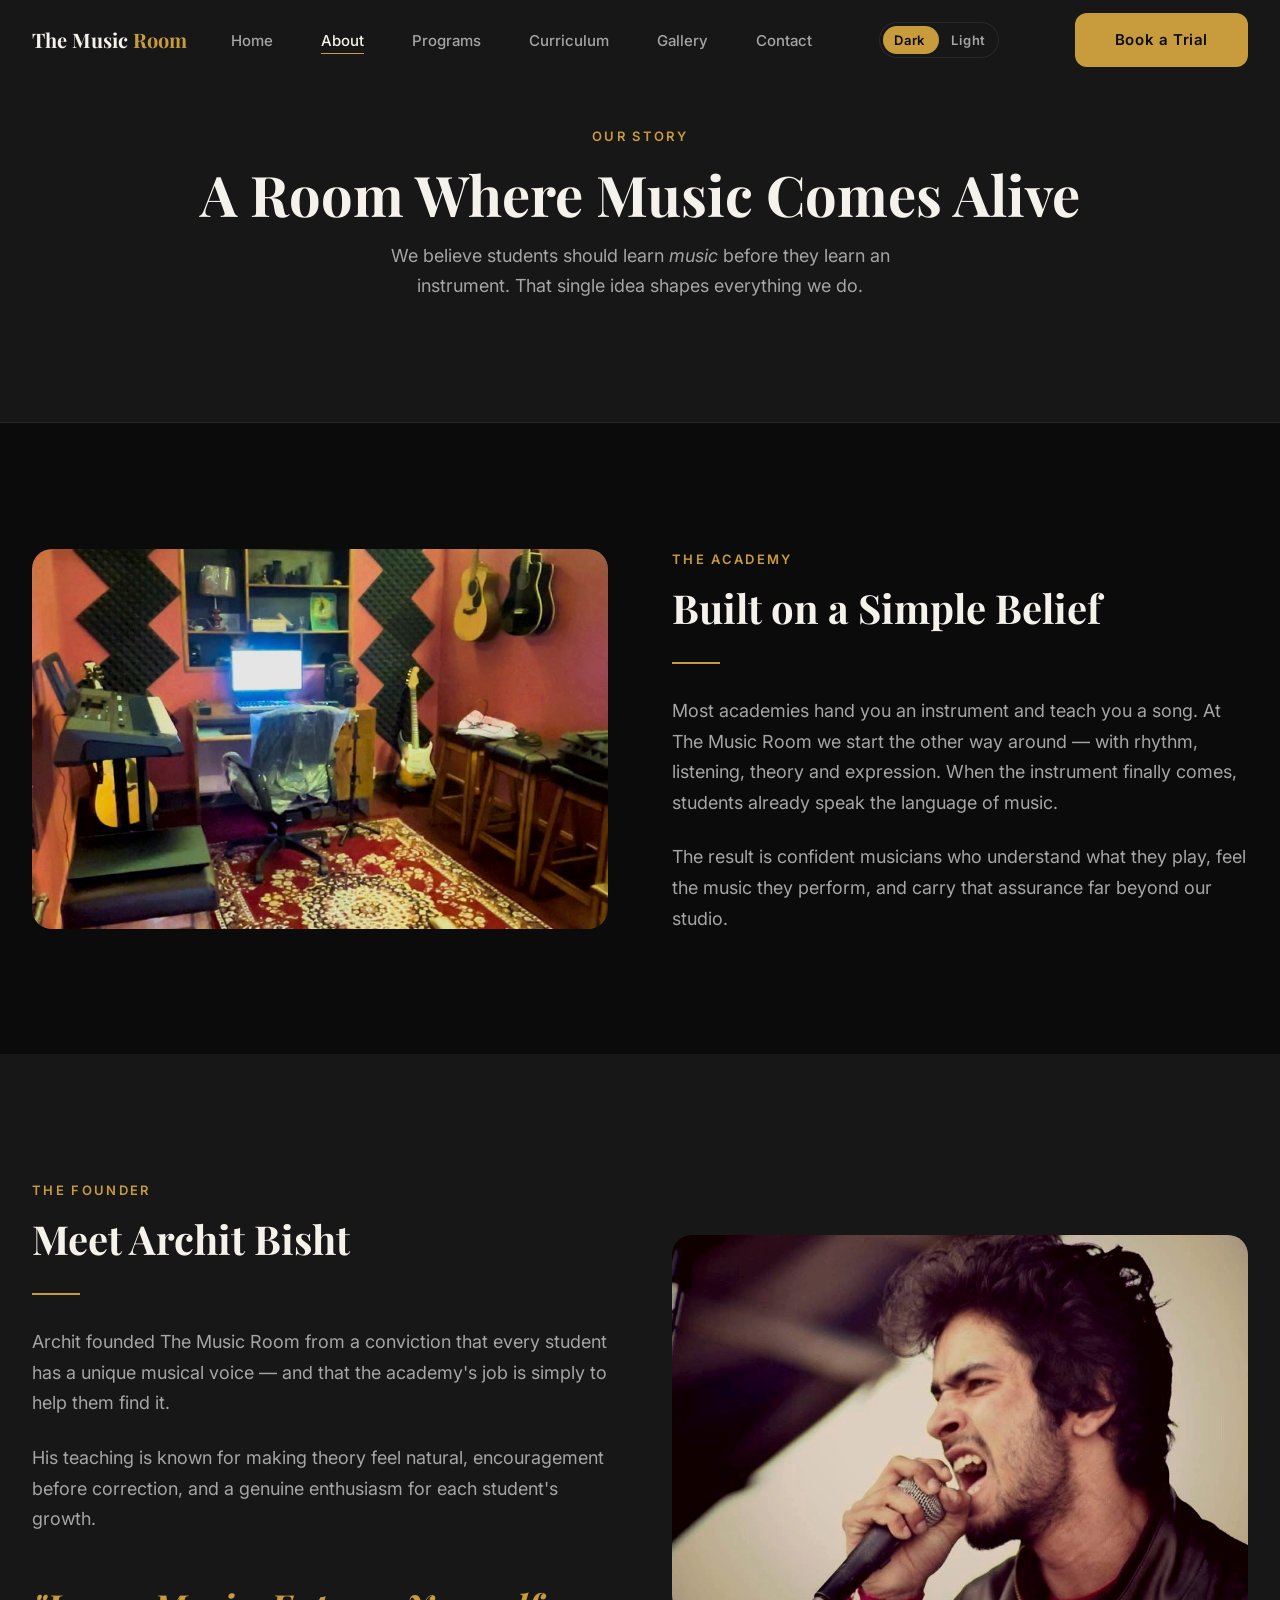
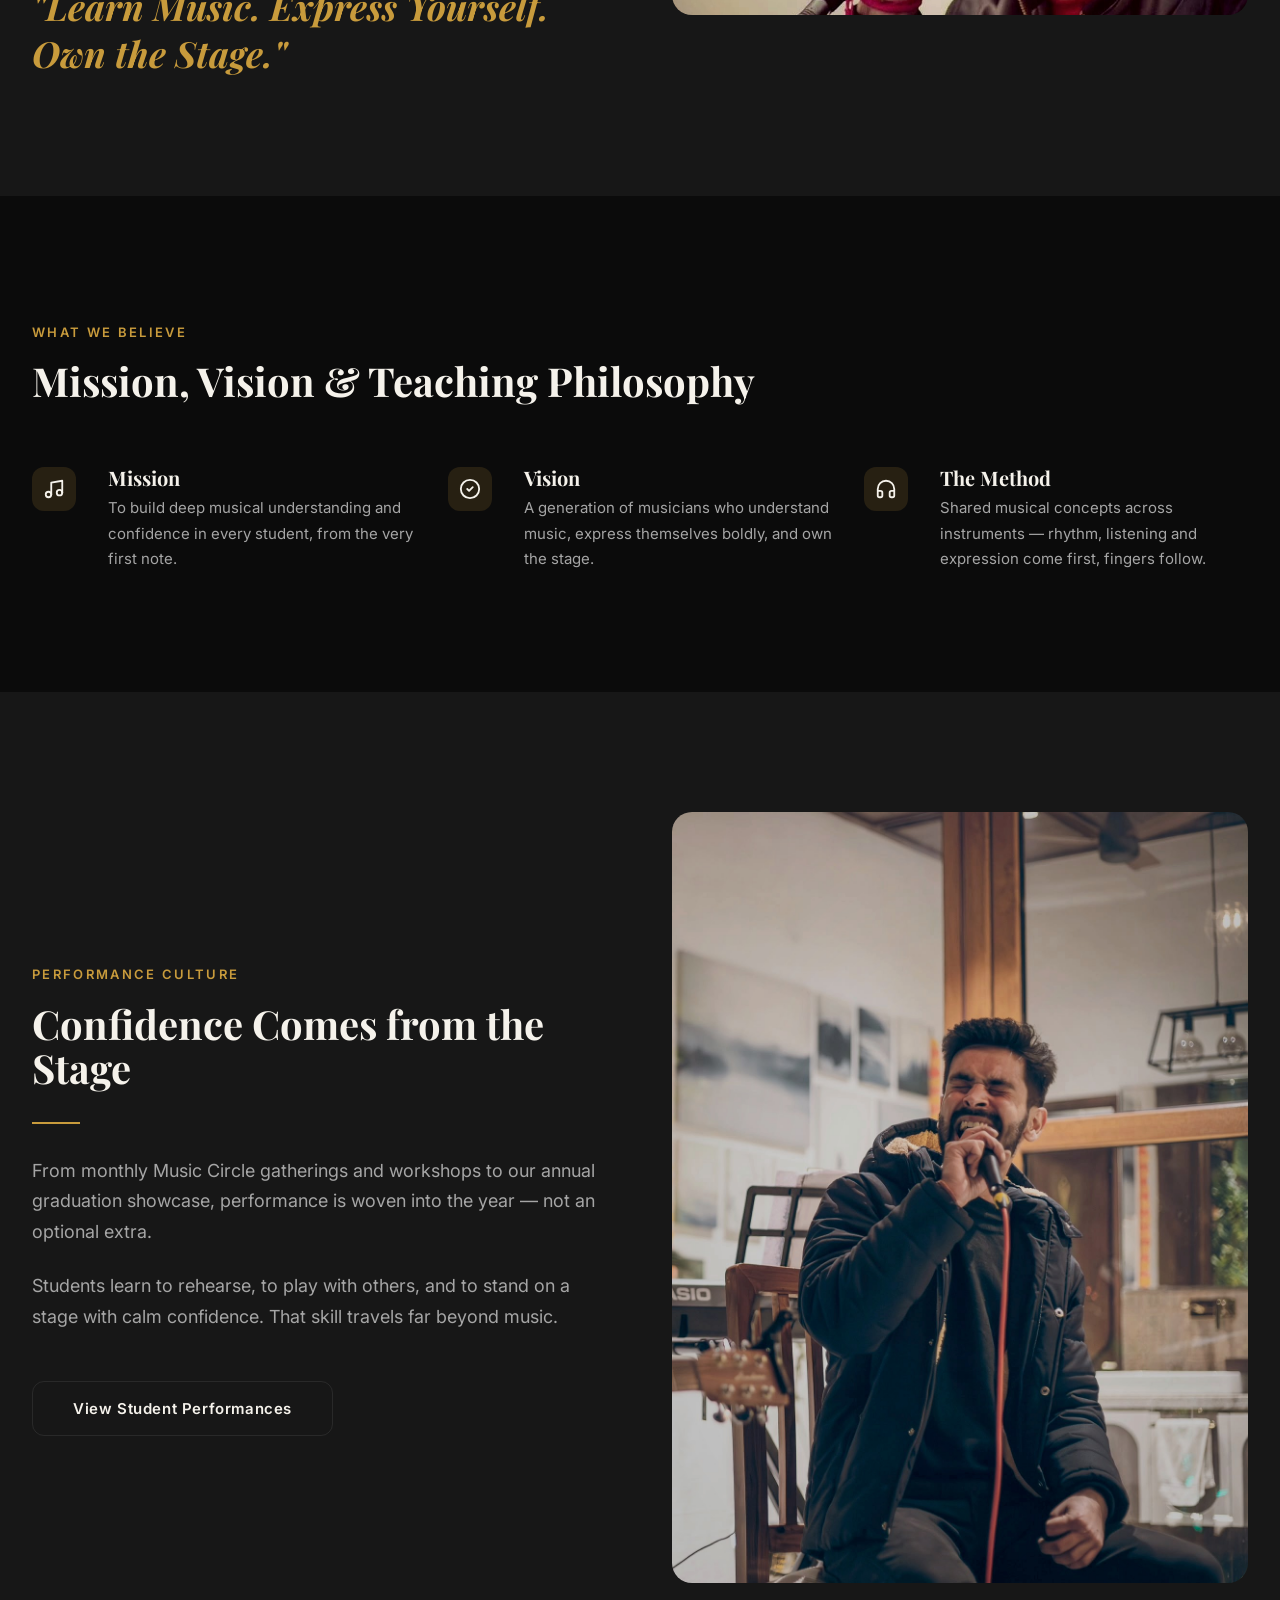
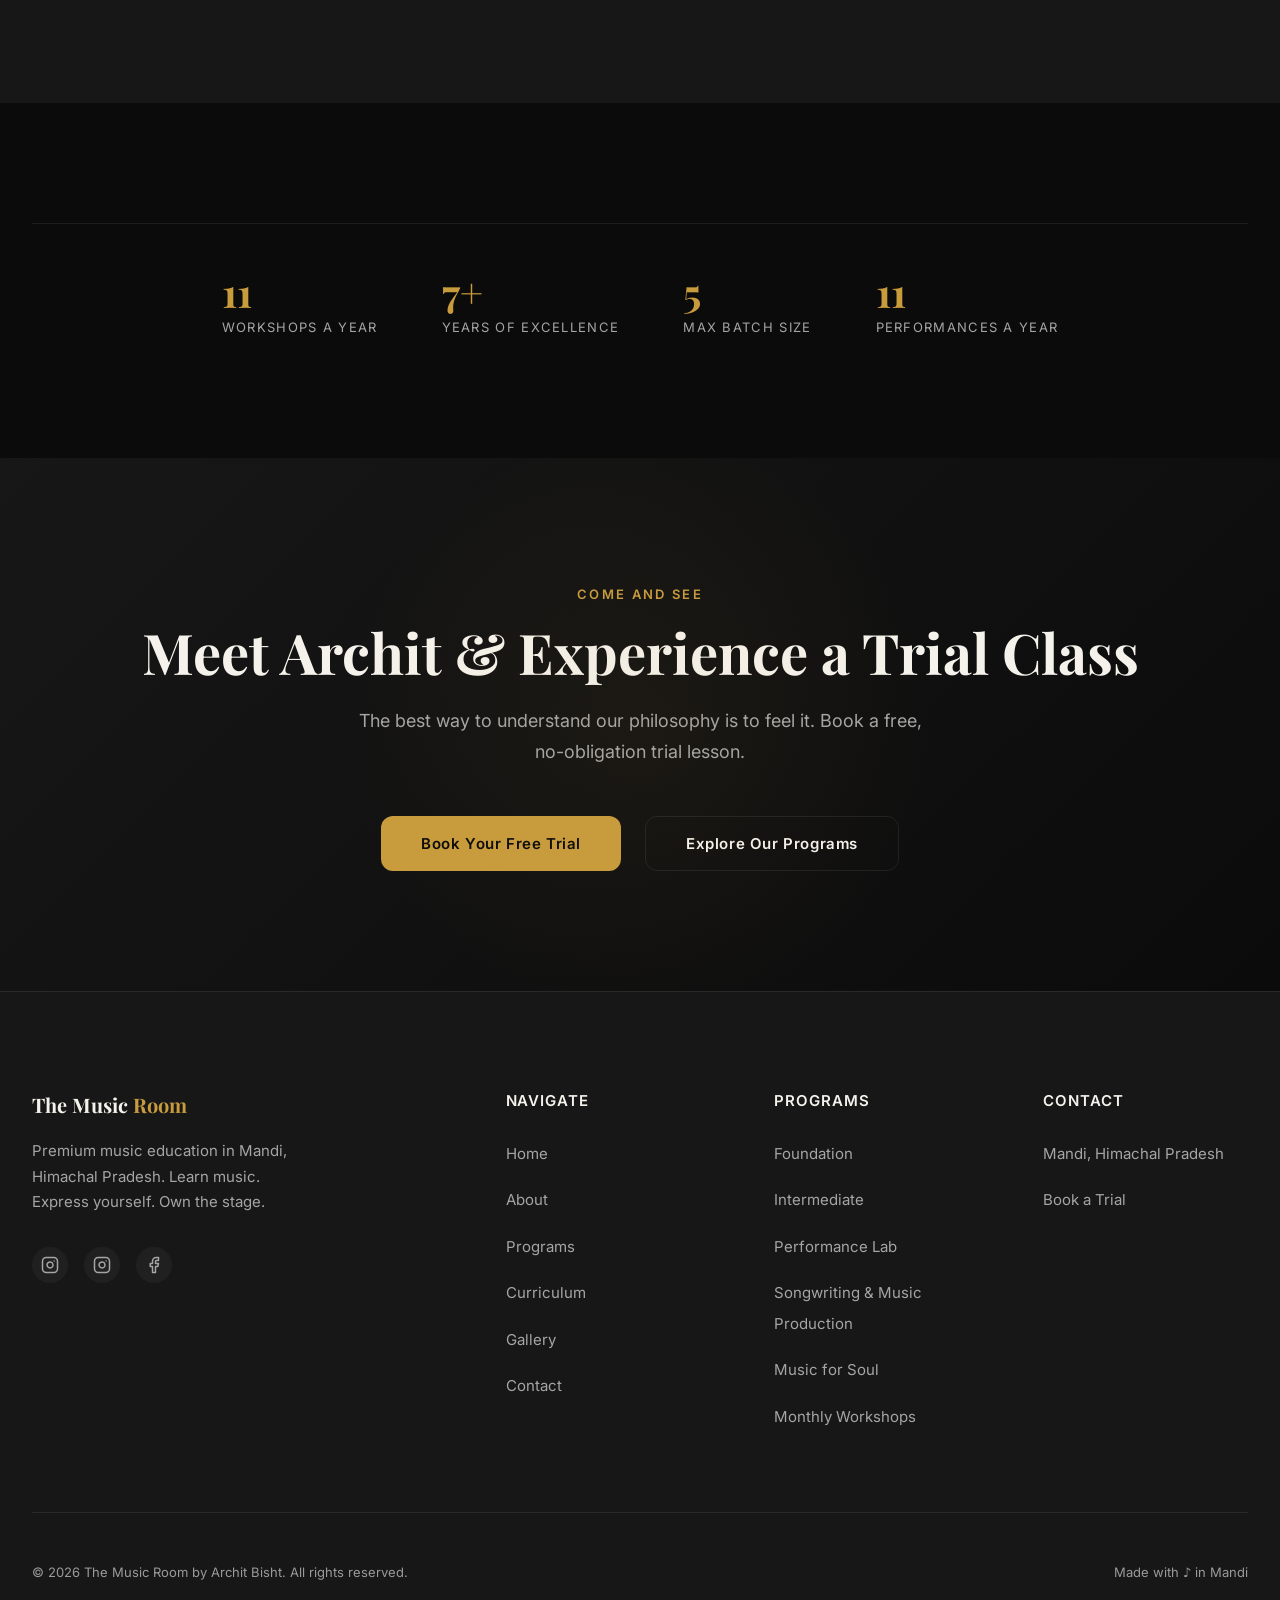
==== commit 39d759e8: "feat: update social media links in footer across multiple pages" ====
--- a/pages/about.html
+++ b/pages/about.html
@@ -259,13 +259,13 @@
           <div class="footer__brand-name">The Music <span>Room</span></div>
           <p class="footer__tagline">Premium music education in Mandi, Himachal Pradesh. Learn music. Express yourself. Own the stage.</p>
           <div class="footer__social" aria-label="Social media links">
-            <a href="#" class="footer__social-link" aria-label="Instagram">
+            <a href="https://instagram.com/_themusicroom_" class="footer__social-link" aria-label="Instagram (@_themusicroom_)" target="_blank" rel="noopener noreferrer">
               <svg width="18" height="18" viewBox="0 0 24 24" fill="none" stroke="currentColor" stroke-width="2" stroke-linecap="round" stroke-linejoin="round"><rect width="20" height="20" x="2" y="2" rx="5" ry="5"/><path d="M16 11.37A4 4 0 1 1 12.63 8 4 4 0 0 1 16 11.37z"/><line x1="17.5" x2="17.51" y1="6.5" y2="6.5"/></svg>
             </a>
-            <a href="#" class="footer__social-link" aria-label="YouTube">
-              <svg width="18" height="18" viewBox="0 0 24 24" fill="none" stroke="currentColor" stroke-width="2" stroke-linecap="round" stroke-linejoin="round"><path d="M2.5 17a24.12 24.12 0 0 1 0-10 2 2 0 0 1 1.4-1.4 49.56 49.56 0 0 1 16.2 0A2 2 0 0 1 21.5 7a24.12 24.12 0 0 1 0 10 2 2 0 0 1-1.4 1.4 49.55 49.55 0 0 1-16.2 0A2 2 0 0 1 2.5 17"/><path d="m10 15 5-3-5-3z"/></svg>
+            <a href="https://instagram.com/yagyaverse" class="footer__social-link" aria-label="Instagram (@yagyaverse)" target="_blank" rel="noopener noreferrer">
+              <svg width="18" height="18" viewBox="0 0 24 24" fill="none" stroke="currentColor" stroke-width="2" stroke-linecap="round" stroke-linejoin="round"><rect width="20" height="20" x="2" y="2" rx="5" ry="5"/><path d="M16 11.37A4 4 0 1 1 12.63 8 4 4 0 0 1 16 11.37z"/><line x1="17.5" x2="17.51" y1="6.5" y2="6.5"/></svg>
             </a>
-            <a href="#" class="footer__social-link" aria-label="Facebook">
+            <a href="https://www.facebook.com/YagyaVerse" class="footer__social-link" aria-label="Facebook (Yagya Verse)" target="_blank" rel="noopener noreferrer">
               <svg width="18" height="18" viewBox="0 0 24 24" fill="none" stroke="currentColor" stroke-width="2" stroke-linecap="round" stroke-linejoin="round"><path d="M18 2h-3a5 5 0 0 0-5 5v3H7v4h3v8h4v-8h3l1-4h-4V7a1 1 0 0 1 1-1h3z"/></svg>
             </a>
           </div>
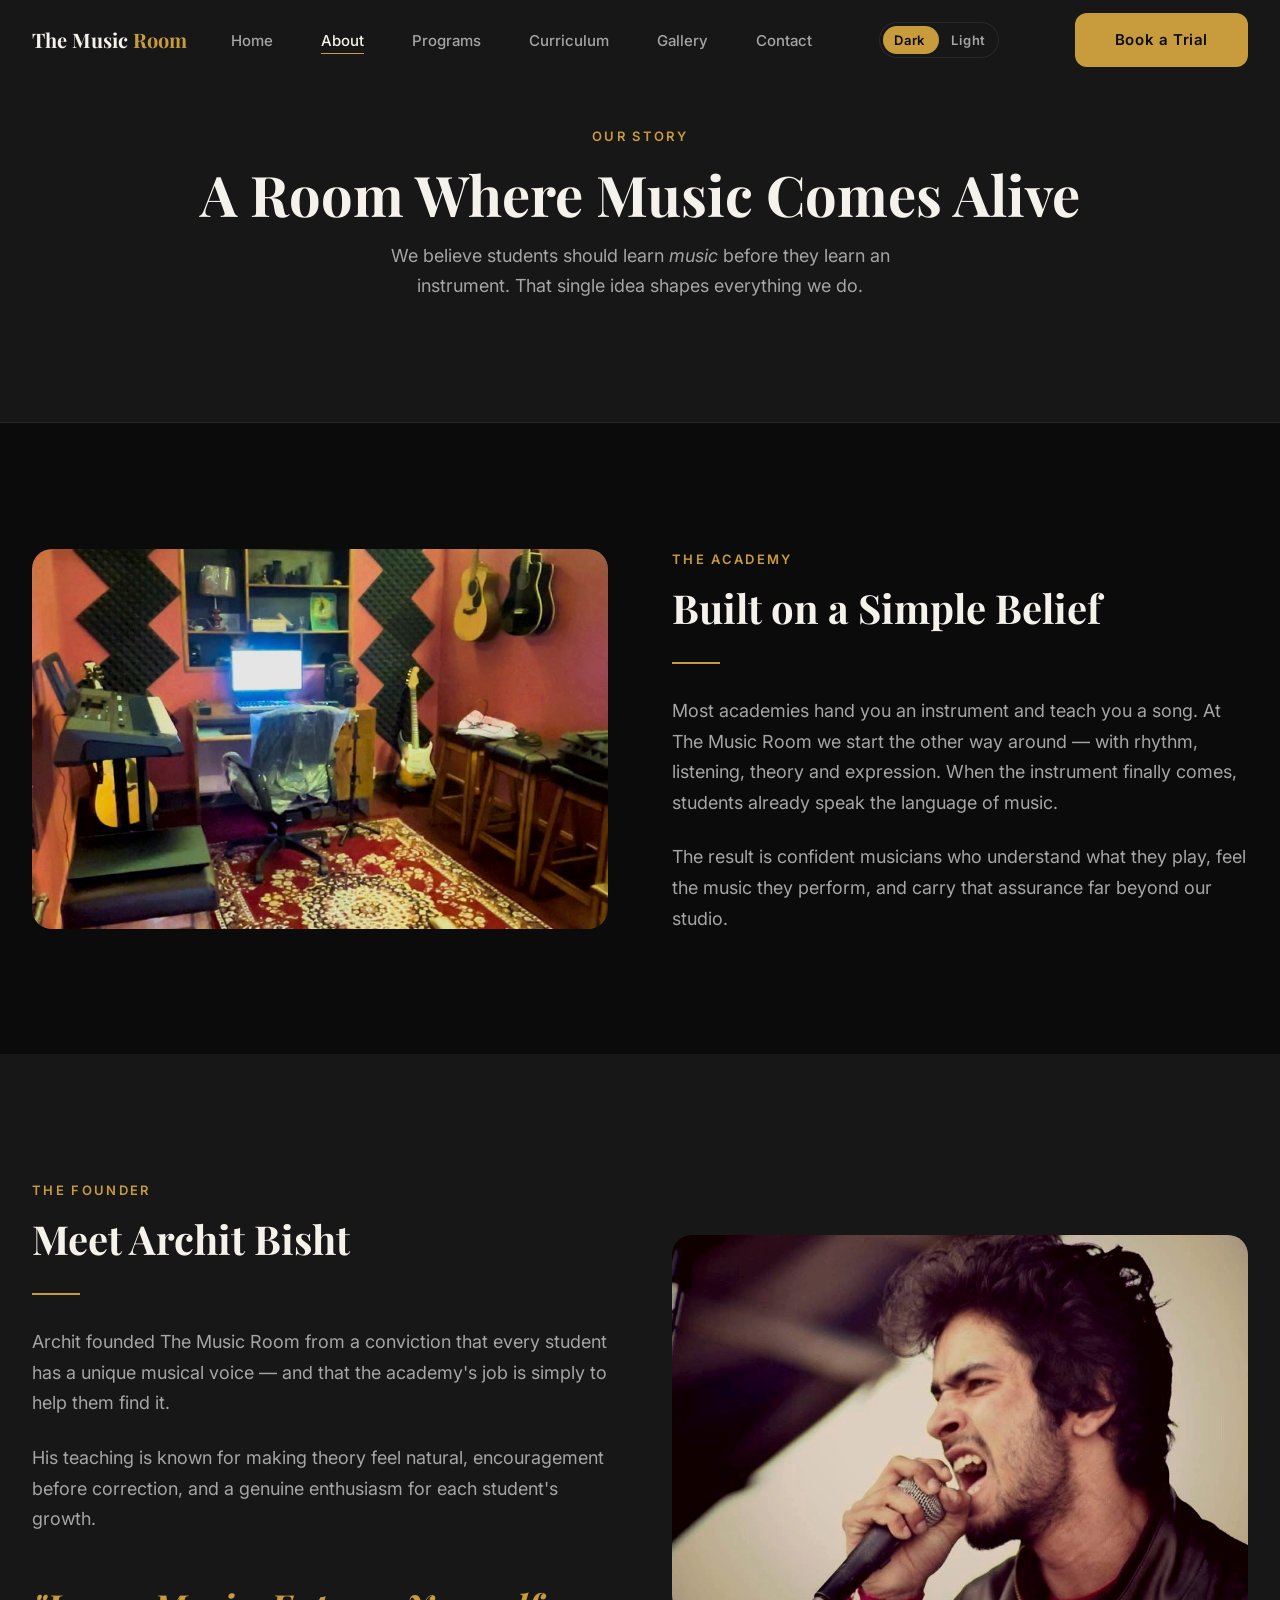
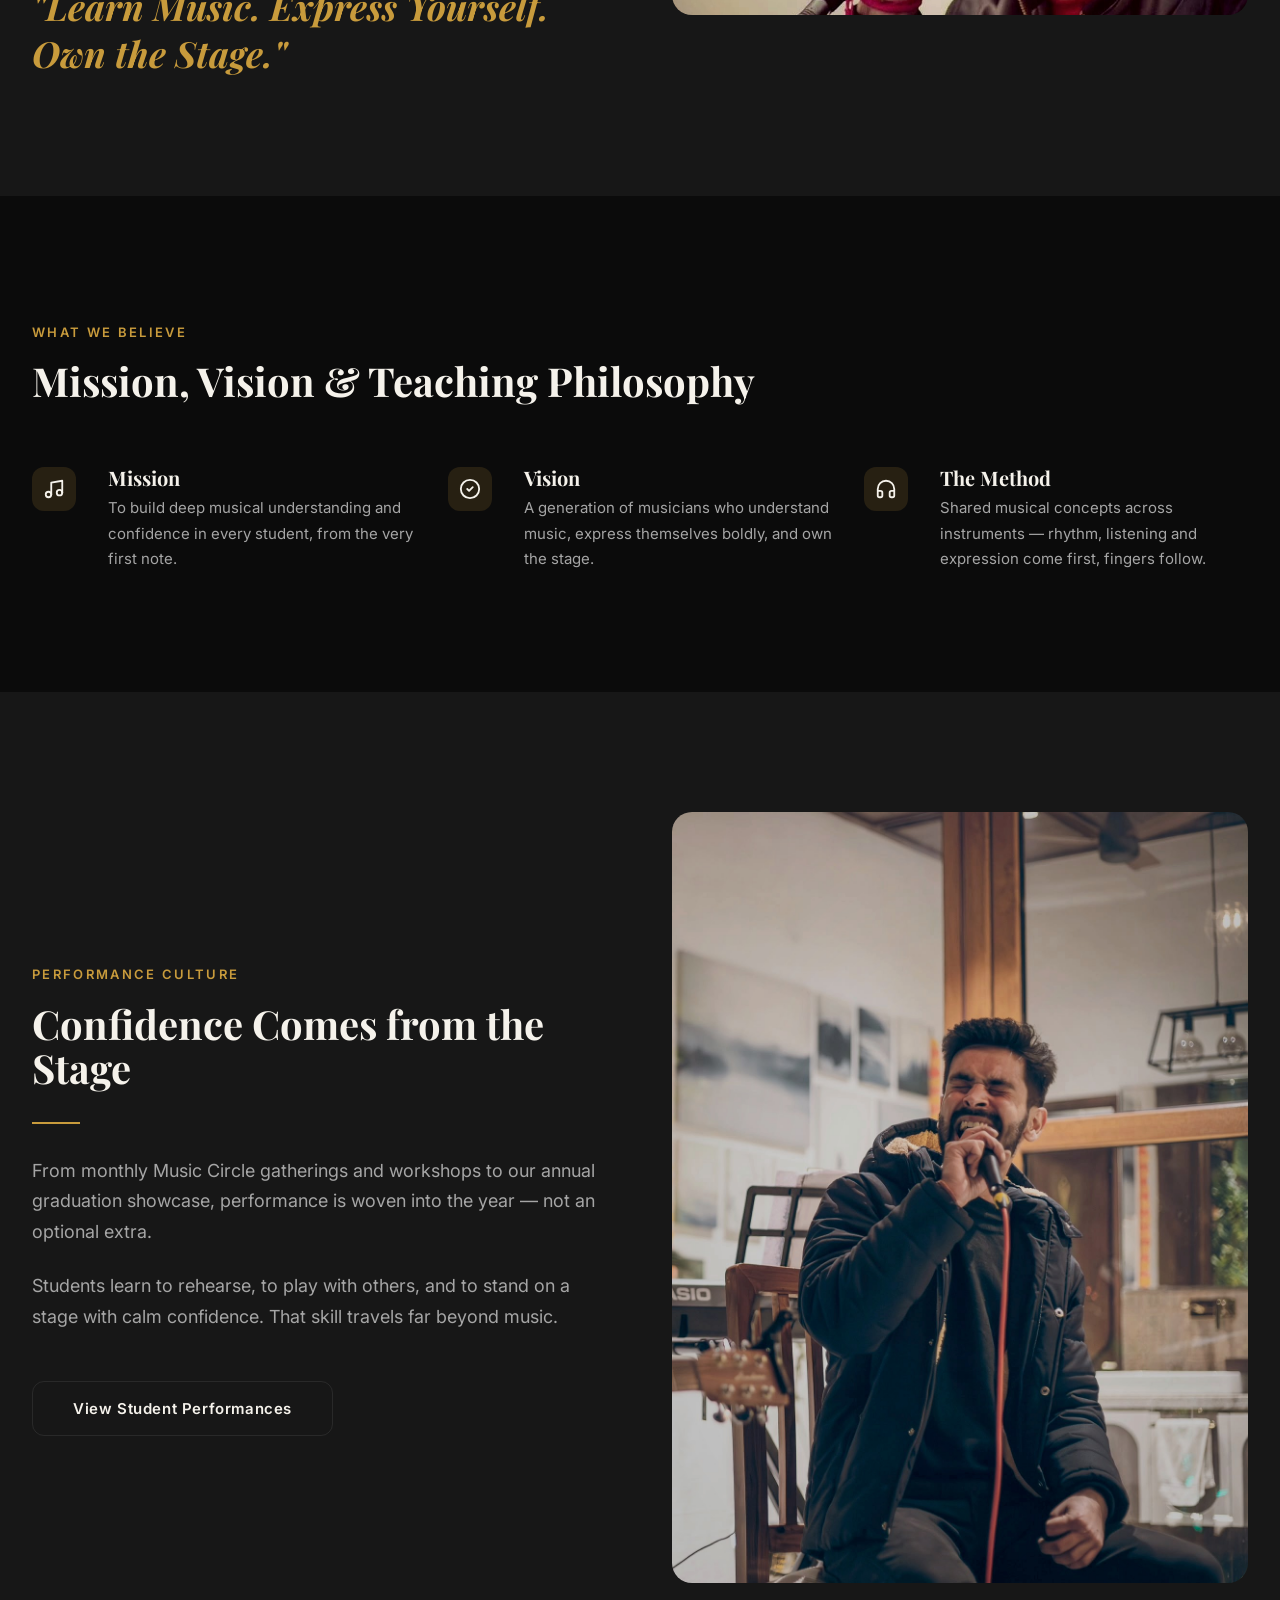
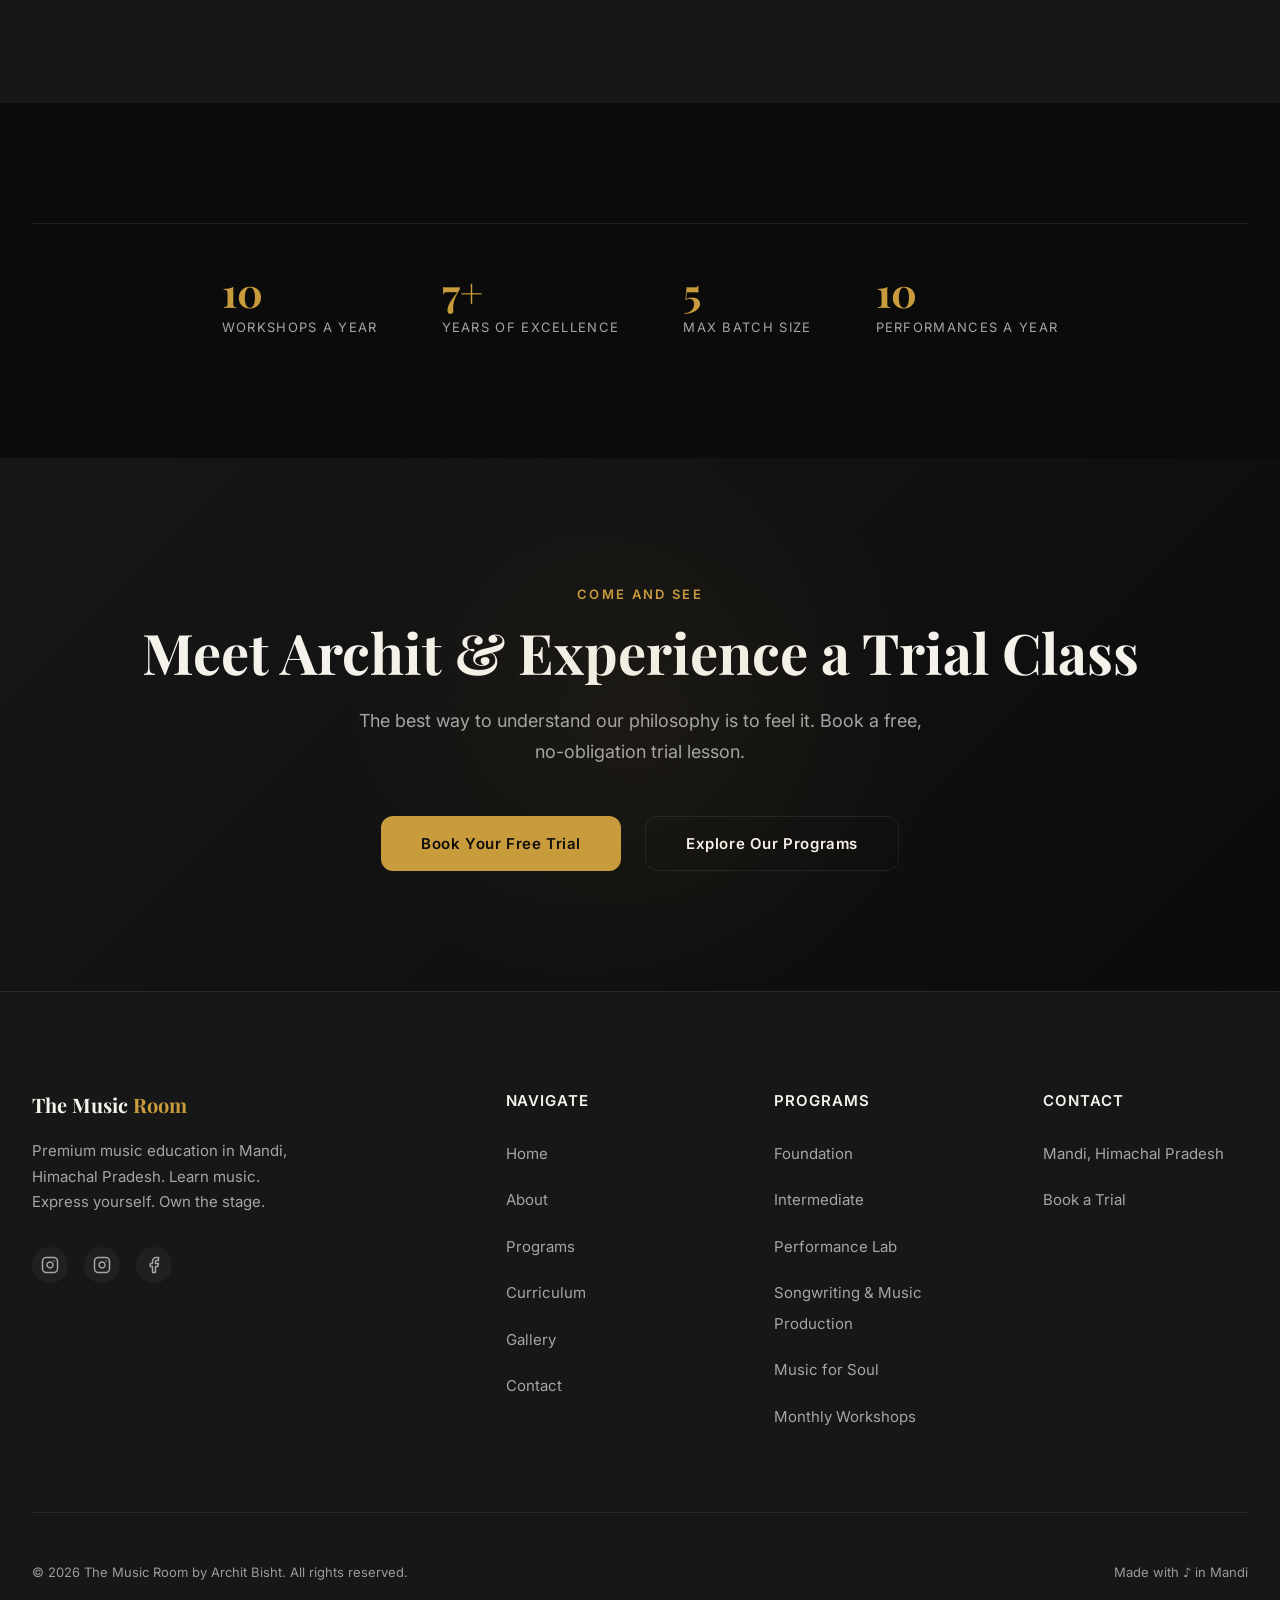
==== commit 0a4fc4f2: "fix: update Instagram link to the new redirect URL across multiple pages" ====
--- a/pages/about.html
+++ b/pages/about.html
@@ -259,7 +259,7 @@
           <div class="footer__brand-name">The Music <span>Room</span></div>
           <p class="footer__tagline">Premium music education in Mandi, Himachal Pradesh. Learn music. Express yourself. Own the stage.</p>
           <div class="footer__social" aria-label="Social media links">
-            <a href="https://instagram.com/_themusicroom_" class="footer__social-link" aria-label="Instagram (@_themusicroom_)" target="_blank" rel="noopener noreferrer">
+            <a href="https://instagram.com/__themusicroom__?obrf=MXVkd2ZxNjJyb3hxNw%3D%3D" class="footer__social-link" aria-label="Instagram (@_themusicroom_)" target="_blank" rel="noopener noreferrer">
               <svg width="18" height="18" viewBox="0 0 24 24" fill="none" stroke="currentColor" stroke-width="2" stroke-linecap="round" stroke-linejoin="round"><rect width="20" height="20" x="2" y="2" rx="5" ry="5"/><path d="M16 11.37A4 4 0 1 1 12.63 8 4 4 0 0 1 16 11.37z"/><line x1="17.5" x2="17.51" y1="6.5" y2="6.5"/></svg>
             </a>
             <a href="https://instagram.com/yagyaverse" class="footer__social-link" aria-label="Instagram (@yagyaverse)" target="_blank" rel="noopener noreferrer">
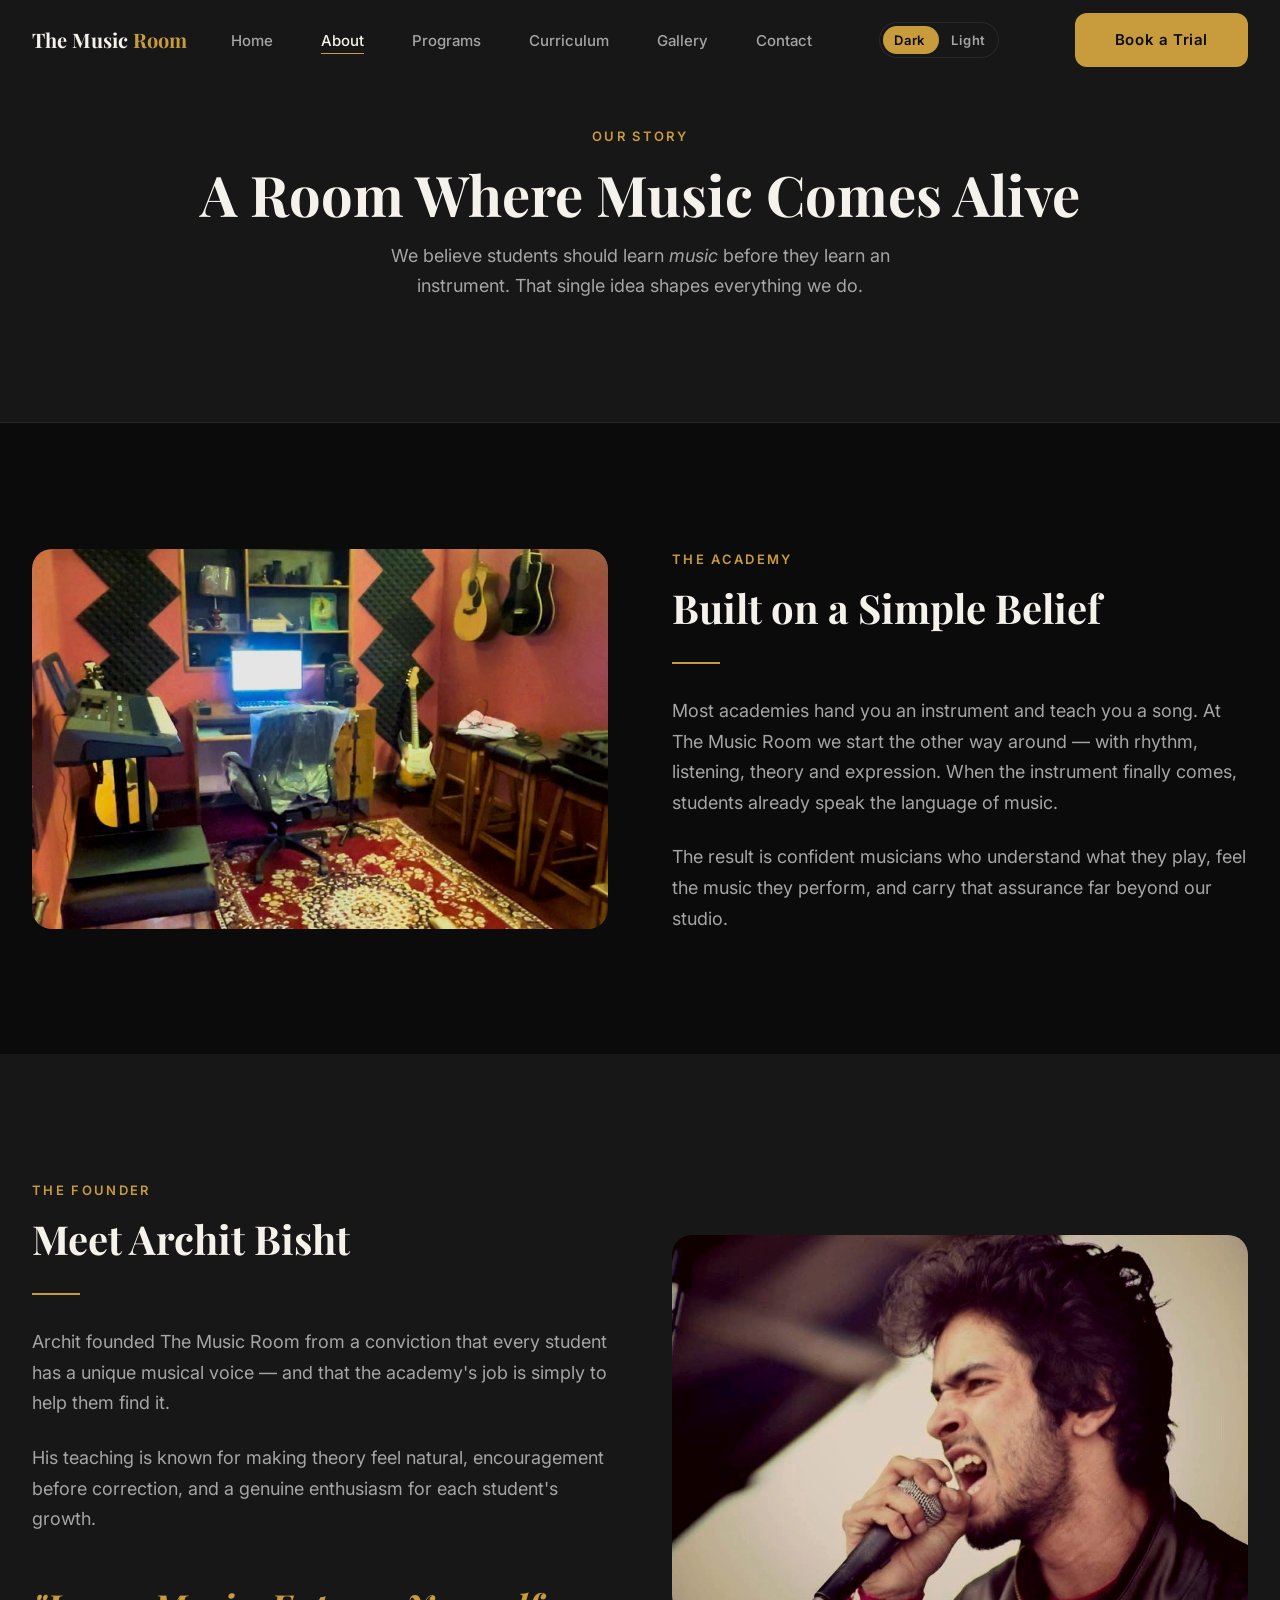
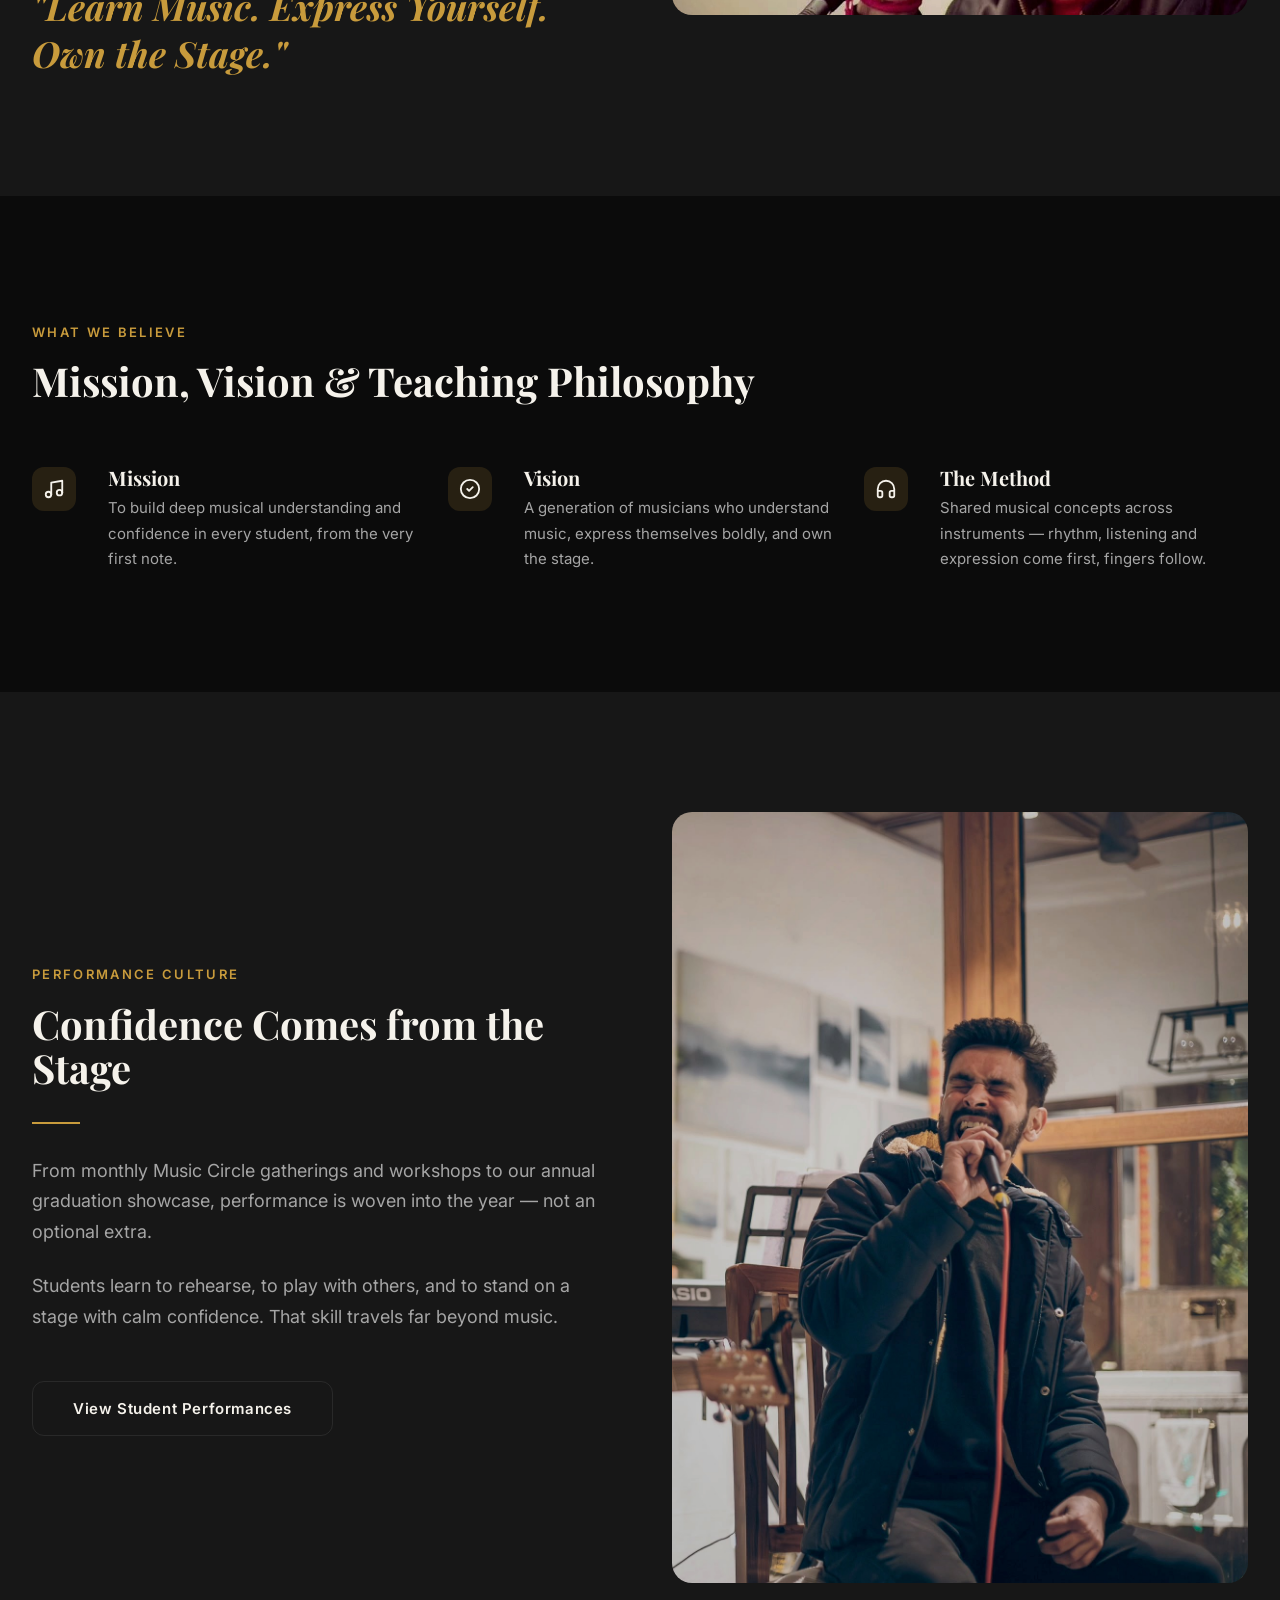
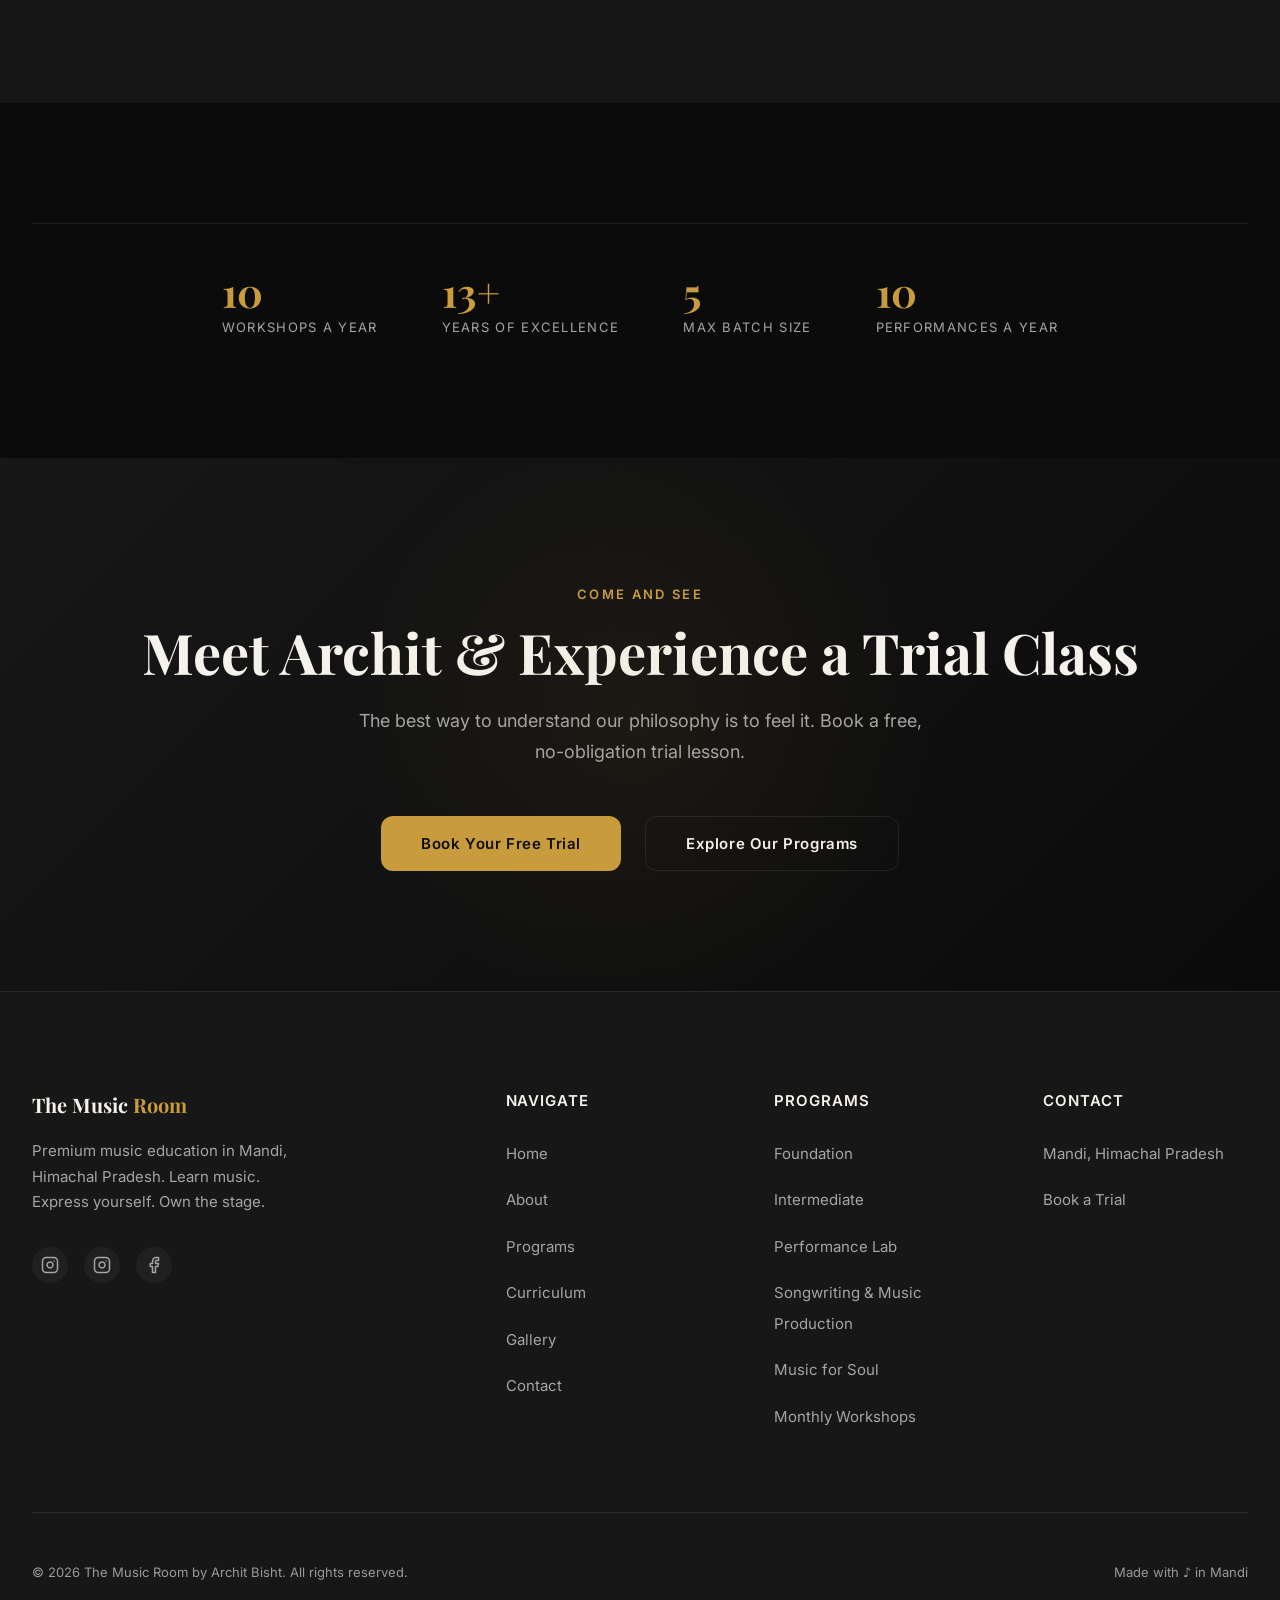
==== commit 08845b08: "fix: update Years of Excellence stat from 8 to 15 in multiple pages" ====
--- a/pages/about.html
+++ b/pages/about.html
@@ -220,7 +220,7 @@
             <div class="hero__stat-label">Workshops a Year</div>
           </div>
           <div>
-            <div class="hero__stat-number" data-count="8" data-suffix="+">0+</div>
+            <div class="hero__stat-number" data-count="15" data-suffix="+">0+</div>
             <div class="hero__stat-label">Years of Excellence</div>
           </div>
           <div>
@@ -265,7 +265,7 @@
             <a href="https://instagram.com/yagyaverse" class="footer__social-link" aria-label="Instagram (@yagyaverse)" target="_blank" rel="noopener noreferrer">
               <svg width="18" height="18" viewBox="0 0 24 24" fill="none" stroke="currentColor" stroke-width="2" stroke-linecap="round" stroke-linejoin="round"><rect width="20" height="20" x="2" y="2" rx="5" ry="5"/><path d="M16 11.37A4 4 0 1 1 12.63 8 4 4 0 0 1 16 11.37z"/><line x1="17.5" x2="17.51" y1="6.5" y2="6.5"/></svg>
             </a>
-            <a href="https://www.facebook.com/YagyaVerse" class="footer__social-link" aria-label="Facebook (Yagya Verse)" target="_blank" rel="noopener noreferrer">
+            <a href="https://www.facebook.com/share/19i3r42GsA/?mibextid=wwXIfr" class="footer__social-link" aria-label="Facebook (Yagya Verse)" target="_blank" rel="noopener noreferrer">
               <svg width="18" height="18" viewBox="0 0 24 24" fill="none" stroke="currentColor" stroke-width="2" stroke-linecap="round" stroke-linejoin="round"><path d="M18 2h-3a5 5 0 0 0-5 5v3H7v4h3v8h4v-8h3l1-4h-4V7a1 1 0 0 1 1-1h3z"/></svg>
             </a>
           </div>
